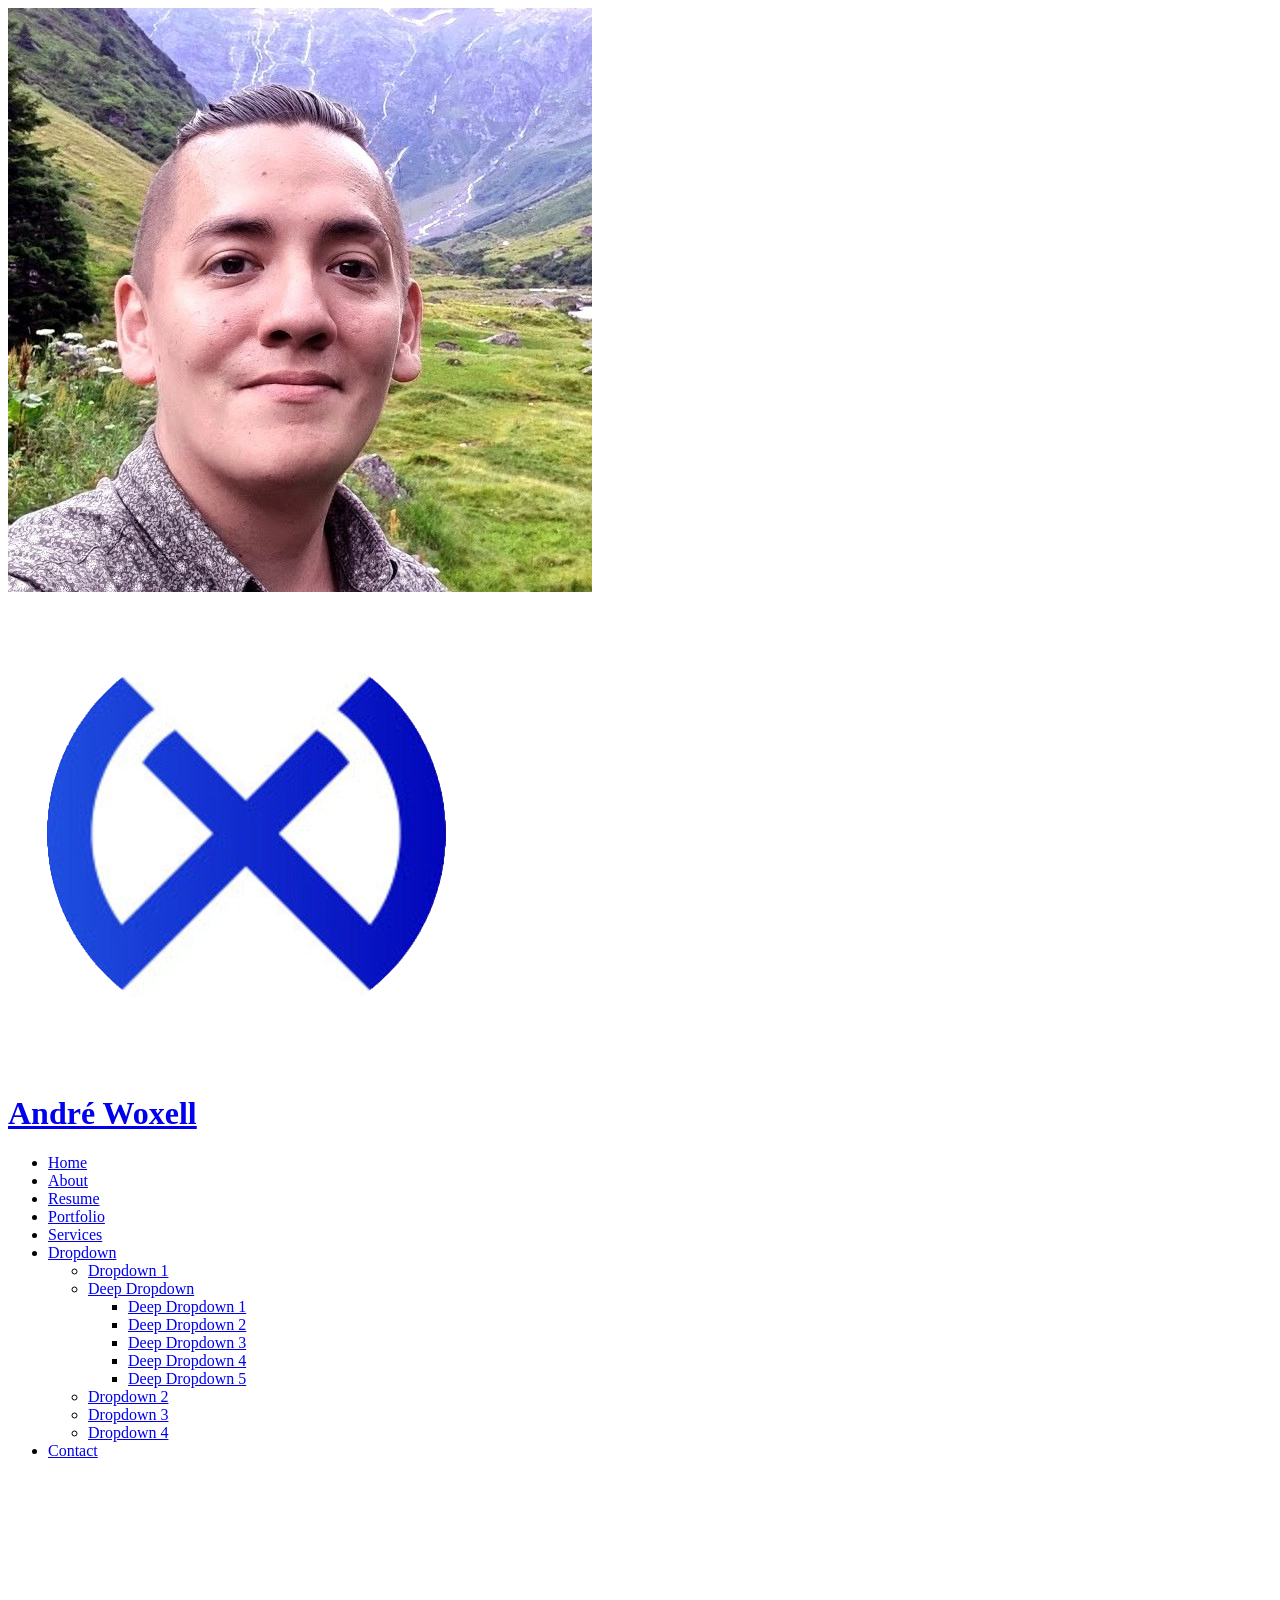
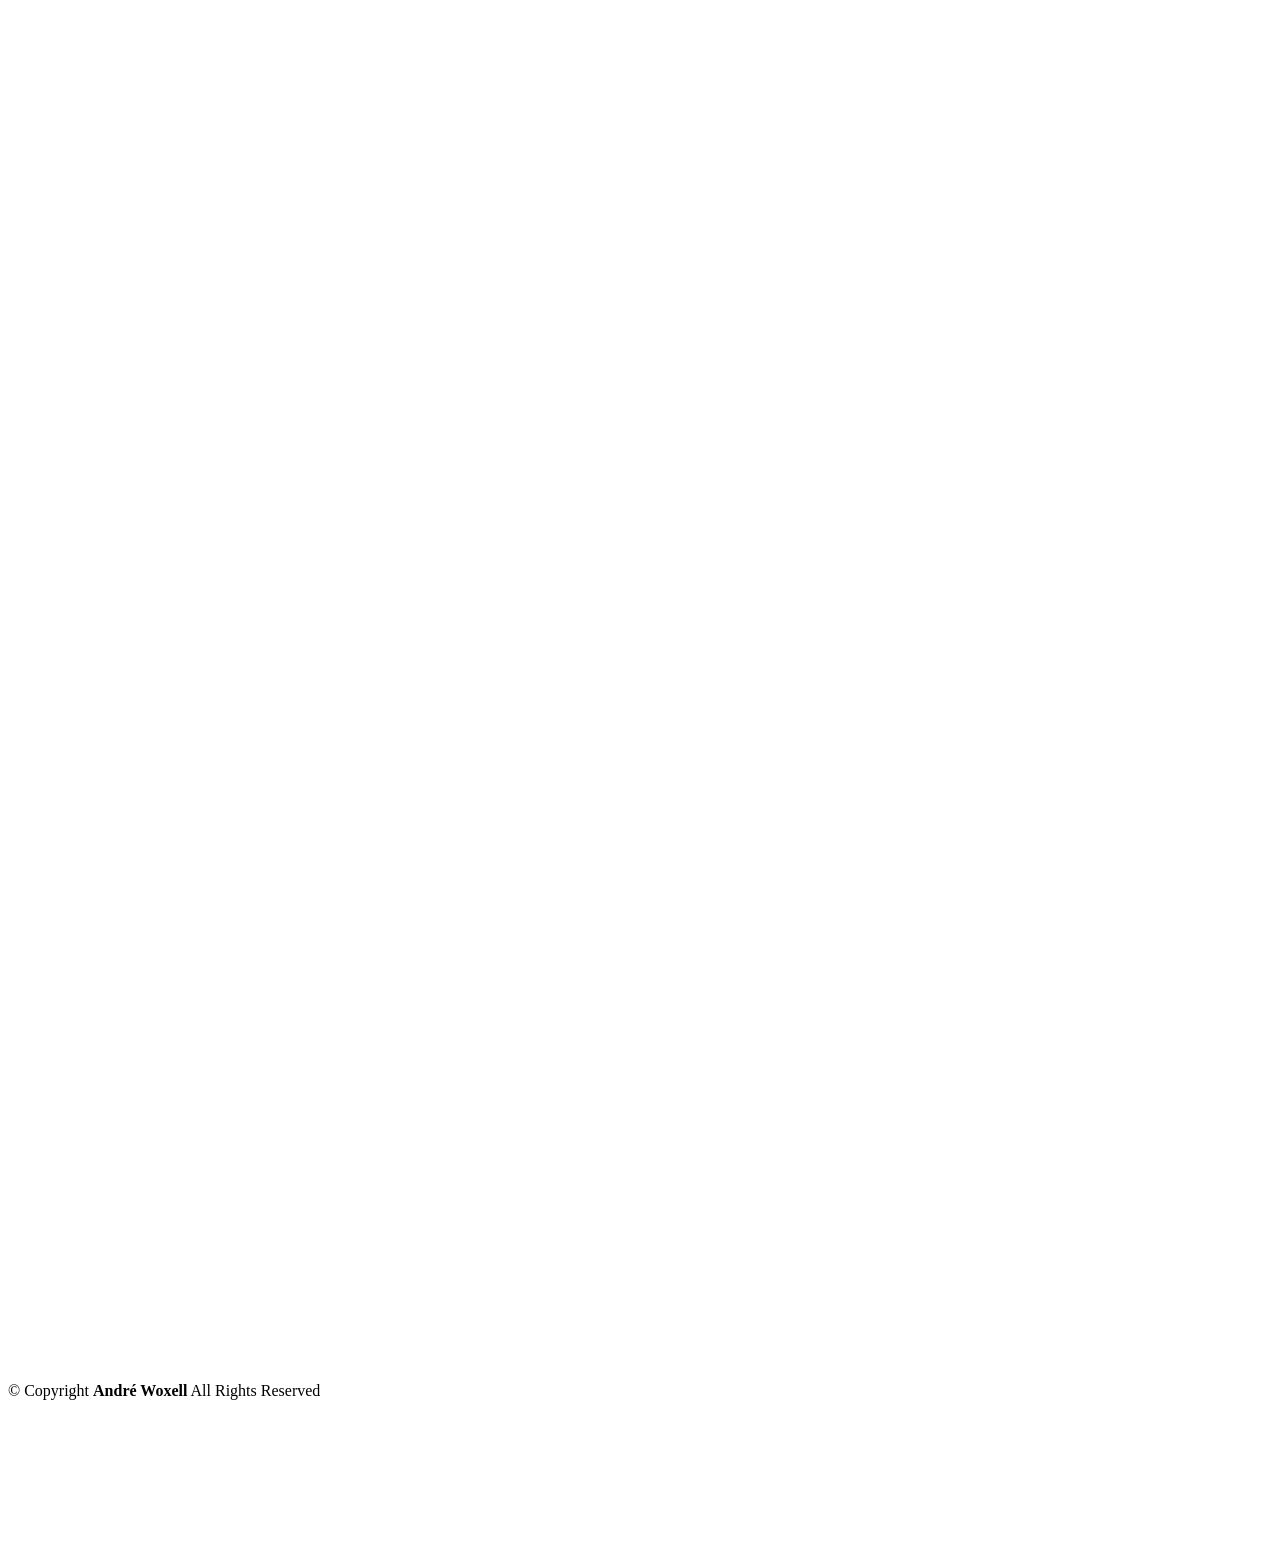
==== index.html @ 3b0c56f2 "Added info on degree, fixed typed text" ====
<!DOCTYPE html>
<html lang="en">

<head>
    <meta charset="utf-8">
    <meta content="width=device-width, initial-scale=1.0" name="viewport">
    <title>Woxell</title>
    <meta content="" name="description">
    <meta content="" name="keywords">

    <!-- Favicons -->
    <link href="assets/img/favicon.png" rel="icon">
    <link href="assets/img/apple-touch-icon.png" rel="apple-touch-icon">

    <!-- Fonts -->
    <link href="https://fonts.googleapis.com" rel="preconnect">
    <link href="https://fonts.gstatic.com" rel="preconnect" crossorigin>
    <link href="https://fonts.googleapis.com/css2?family=Roboto:ital,wght@0,100;0,300;0,400;0,500;0,700;0,900;1,100;1,300;1,400;1,500;1,700;1,900&family=Poppins:ital,wght@0,100;0,200;0,300;0,400;0,500;0,600;0,700;0,800;0,900;1,100;1,200;1,300;1,400;1,500;1,600;1,700;1,800;1,900&family=Raleway:ital,wght@0,100;0,200;0,300;0,400;0,500;0,600;0,700;0,800;0,900;1,100;1,200;1,300;1,400;1,500;1,600;1,700;1,800;1,900&display=swap"
          rel="stylesheet">

    <!-- Stylesheets -->
    <link href="assets/vendor/bootstrap/css/bootstrap.min.css" rel="stylesheet">
    <link href="assets/vendor/bootstrap-icons/bootstrap-icons.css" rel="stylesheet">
    <link href="assets/vendor/aos/aos.css" rel="stylesheet">
    <link href="assets/vendor/glightbox/css/glightbox.min.css" rel="stylesheet">
    <link href="assets/vendor/swiper/swiper-bundle.min.css" rel="stylesheet">
    <link href="assets/css/main.css" rel="stylesheet">

    <!-- Scripts -->
    <script src="assets/vendor/bootstrap/js/bootstrap.bundle.min.js" defer></script>
    <script src="assets/vendor/php-email-form/validate.js" defer></script>
    <script src="assets/vendor/aos/aos.js" defer></script>
    <script src="assets/vendor/typed.js/typed.umd.js" defer></script>
    <script src="assets/vendor/purecounter/purecounter_vanilla.js" defer></script>
    <script src="assets/vendor/waypoints/noframework.waypoints.js" defer></script>
    <script src="assets/vendor/glightbox/js/glightbox.min.js" defer></script>
    <script src="assets/vendor/imagesloaded/imagesloaded.pkgd.min.js" defer></script>
    <script src="assets/vendor/isotope-layout/isotope.pkgd.min.js" defer></script>
    <script src="assets/vendor/swiper/swiper-bundle.min.js" defer></script>

    <!-- Main JS File -->
    <script src="assets/scripts/main.js" defer></script>
</head>

<body class="index-page">

<header id="header" class="header dark-background d-flex flex-column">
    <i class="header-toggle d-xl-none bi bi-list"></i>

    <div class="profile-img">
        <img src="assets/img/pfp.jpg" alt="" class="img-fluid rounded-circle">
    </div>

    <a href="index.html" class="logo d-flex align-items-center justify-content-center">
        <img src="assets/img/logo.png" alt="">
        <h1 class="sitename">André Woxell</h1>
    </a>

    <div class="social-links text-center">
        <a href="https://github.com/Woxell/" class="github"><i class="bi bi-github"></i></a>
        <a href="https://www.linkedin.com/in/andrewoxell/" class="linkedin"><i class="bi bi-linkedin"></i></a>
    </div>

    <nav id="navmenu" class="navmenu">
        <ul>
            <li><a href="#hero" class="active"><i class="bi bi-house navicon"></i>Home</a></li>
            <li><a href="#about"><i class="bi bi-person navicon"></i> About</a></li>
            <li><a href="#resume"><i class="bi bi-file-earmark-text navicon"></i> Resume</a></li>
            <li><a href="#portfolio"><i class="bi bi-images navicon"></i> Portfolio</a></li>
            <li><a href="#services"><i class="bi bi-hdd-stack navicon"></i> Services</a></li>
            <li class="dropdown"><a href="#"><i class="bi bi-menu-button navicon"></i> <span>Dropdown</span> <i
                    class="bi bi-chevron-down toggle-dropdown"></i></a>
                <ul>
                    <li><a href="#">Dropdown 1</a></li>
                    <li class="dropdown"><a href="#"><span>Deep Dropdown</span> <i
                            class="bi bi-chevron-down toggle-dropdown"></i></a>
                        <ul>
                            <li><a href="#">Deep Dropdown 1</a></li>
                            <li><a href="#">Deep Dropdown 2</a></li>
                            <li><a href="#">Deep Dropdown 3</a></li>
                            <li><a href="#">Deep Dropdown 4</a></li>
                            <li><a href="#">Deep Dropdown 5</a></li>
                        </ul>
                    </li>
                    <li><a href="#">Dropdown 2</a></li>
                    <li><a href="#">Dropdown 3</a></li>
                    <li><a href="#">Dropdown 4</a></li>
                </ul>
            </li>
            <li><a href="#contact"><i class="bi bi-envelope navicon"></i> Contact</a></li>
        </ul>
    </nav>

</header>

<main class="main">

    <!-- Hero Section -->
    <section id="hero" class="hero section dark-background">

        <img src="assets/img/hero-bg.jpg" alt="" data-aos="fade-in" class="">

        <div class="container" data-aos="fade-up" data-aos-delay="100">
            <h2>André Woxell</h2>
            <p>I'm a <span class="typed"
                         data-typed-items="Developer, Problem Solver, Creative Madman"></span><span
                    class="typed-cursor typed-cursor--blink" aria-hidden="true"></span><span
                    class="typed-cursor typed-cursor--blink" aria-hidden="true"></span></p>
        </div>

    </section><!-- /Hero Section -->

    <!-- About Section -->
    <section id="about" class="about section">

        <!-- Section Title -->
        <div class="container section-title" data-aos="fade-up">
            <h2>About</h2>
            <p>Hi, I'm André – a passionate software developer who loves solving problems and writing clean, efficient
                code. I’m currently studying systems development, where I’ve achieved strong academic results and worked as a
                teacher’s assistant in multiple courses. My experience includes Java, Python, SQL, test-driven
                development, and front-end technologies. <br><br>
                My journey into tech wasn’t straightforward—I started out studying physics and mathematics, which led me
                toward teaching before I transitioned into IT. Along the way, I’ve gained strong analytical,
                pedagogical, and communication skills that now help me approach development with structure and clarity. <br><br>
                I enjoy learning new things, tackling challenges, and building meaningful solutions. Feel free to check
                out my projects or get in touch!</p>
        </div><!-- End Section Title -->

        <div class="container" data-aos="fade-up" data-aos-delay="100">

            <div class="row gy-4 justify-content-center">
                <div class="col-lg-4">
                    <img src="assets/img/pfp.jpg" class="img-fluid" alt="">
                </div>
                <div class="col-lg-8 content">
                    <h2>Systemutvecklare / Software Engineer.</h2>
                    <p class="fst-italic py-3">
                        Currently studying at Malmö University. Expected graduation in June 2026.
                    </p>
                    <div class="row">
                        <div class="col-lg-6">
                            <ul>
                                <li><i class="bi bi-chevron-right"></i> <strong>Birthday:</strong>
                                    <span>15 Oct 1991</span></li>
                                <li><i class="bi bi-chevron-right"></i> <strong>Website:</strong>
                                    <span>www.woxell.se</span></li>
                                <li><i class="bi bi-chevron-right"></i> <strong>Phone:</strong>
                                    <span>+46 (0)76 094 60 02</span></li>
                                <li><i class="bi bi-chevron-right"></i> <strong>City:</strong>
                                    <span>Malmö, Skåne, Sweden</span></li>
                            </ul>
                        </div>
                        <div class="col-lg-6">
                            <ul>
                                <li><i class="bi bi-chevron-right"></i> <strong>Age:</strong> <span>33</span></li>
                                <li><i class="bi bi-chevron-right"></i> <strong>Degree:</strong> <span>BSc. CompSci, Software Engineer</span>
                                </li>
                                <li><i class="bi bi-chevron-right"></i> <strong>Email:</strong>
                                    <span>andre.woxell@gmail.com</span></li>
                                <li><i class="bi bi-chevron-right"></i> <strong>Freelance:</strong>
                                    <span>Available</span></li>
                            </ul>
                        </div>
                    </div>
                    <p class="py-3">
                        Officiis eligendi itaque labore et dolorum mollitia officiis optio vero. Quisquam sunt adipisci
                        omnis et ut. Nulla accusantium dolor incidunt officia tempore. Et eius omnis.
                        Cupiditate ut dicta maxime officiis quidem quia. Sed et consectetur qui quia repellendus itaque
                        neque.
                    </p>
                </div>
            </div>

        </div>

    </section><!-- /About Section -->

    <!-- Stats Section -->
    <section id="stats" class="stats section">

        <div class="container" data-aos="fade-up" data-aos-delay="100">

            <div class="row gy-4">

                <div class="col-lg-3 col-md-6">
                    <div class="stats-item">
                        <i class="bi bi-emoji-smile"></i>
                        <span data-purecounter-start="0" data-purecounter-end="232" data-purecounter-duration="1"
                              class="purecounter"></span>
                        <p><strong>Happy Clients</strong> <span>consequuntur quae</span></p>
                    </div>
                </div><!-- End Stats Item -->

                <div class="col-lg-3 col-md-6">
                    <div class="stats-item">
                        <i class="bi bi-journal-richtext"></i>
                        <span data-purecounter-start="0" data-purecounter-end="521" data-purecounter-duration="1"
                              class="purecounter"></span>
                        <p><strong>Projects</strong> <span>adipisci atque cum quia aut</span></p>
                    </div>
                </div><!-- End Stats Item -->

                <div class="col-lg-3 col-md-6">
                    <div class="stats-item">
                        <i class="bi bi-headset"></i>
                        <span data-purecounter-start="0" data-purecounter-end="1453" data-purecounter-duration="1"
                              class="purecounter"></span>
                        <p><strong>Hours Of Support</strong> <span>aut commodi quaerat</span></p>
                    </div>
                </div><!-- End Stats Item -->

                <div class="col-lg-3 col-md-6">
                    <div class="stats-item">
                        <i class="bi bi-people"></i>
                        <span data-purecounter-start="0" data-purecounter-end="32" data-purecounter-duration="1"
                              class="purecounter"></span>
                        <p><strong>Hard Workers</strong> <span>rerum asperiores dolor</span></p>
                    </div>
                </div><!-- End Stats Item -->

            </div>

        </div>

    </section><!-- /Stats Section -->

    <!-- Skills Section -->
    <section id="skills" class="skills section light-background">

        <!-- Section Title -->
        <div class="container section-title" data-aos="fade-up">
            <h2>Skills</h2>
            <p>Necessitatibus eius consequatur ex aliquid fuga eum quidem sint consectetur velit</p>
        </div><!-- End Section Title -->

        <div class="container" data-aos="fade-up" data-aos-delay="100">

            <div class="row skills-content skills-animation">

                <div class="col-lg-6">

                    <div class="progress">
                        <span class="skill"><span>HTML</span> <i class="val">100%</i></span>
                        <div class="progress-bar-wrap">
                            <div class="progress-bar" role="progressbar" aria-valuenow="100" aria-valuemin="0"
                                 aria-valuemax="100"></div>
                        </div>
                    </div><!-- End Skills Item -->

                    <div class="progress">
                        <span class="skill"><span>CSS</span> <i class="val">90%</i></span>
                        <div class="progress-bar-wrap">
                            <div class="progress-bar" role="progressbar" aria-valuenow="90" aria-valuemin="0"
                                 aria-valuemax="100"></div>
                        </div>
                    </div><!-- End Skills Item -->

                    <div class="progress">
                        <span class="skill"><span>JavaScript</span> <i class="val">75%</i></span>
                        <div class="progress-bar-wrap">
                            <div class="progress-bar" role="progressbar" aria-valuenow="75" aria-valuemin="0"
                                 aria-valuemax="100"></div>
                        </div>
                    </div><!-- End Skills Item -->

                </div>

                <div class="col-lg-6">

                    <div class="progress">
                        <span class="skill"><span>PHP</span> <i class="val">80%</i></span>
                        <div class="progress-bar-wrap">
                            <div class="progress-bar" role="progressbar" aria-valuenow="80" aria-valuemin="0"
                                 aria-valuemax="100"></div>
                        </div>
                    </div><!-- End Skills Item -->

                    <div class="progress">
                        <span class="skill"><span>WordPress/CMS</span> <i class="val">90%</i></span>
                        <div class="progress-bar-wrap">
                            <div class="progress-bar" role="progressbar" aria-valuenow="90" aria-valuemin="0"
                                 aria-valuemax="100"></div>
                        </div>
                    </div><!-- End Skills Item -->

                    <div class="progress">
                        <span class="skill"><span>Photoshop</span> <i class="val">55%</i></span>
                        <div class="progress-bar-wrap">
                            <div class="progress-bar" role="progressbar" aria-valuenow="55" aria-valuemin="0"
                                 aria-valuemax="100"></div>
                        </div>
                    </div><!-- End Skills Item -->

                </div>

            </div>

        </div>

    </section><!-- /Skills Section -->

    <!-- Resume Section -->
    <section id="resume" class="resume section">

        <!-- Section Title -->
        <div class="container section-title" data-aos="fade-up">
            <h2>Resume</h2>
            <p>Magnam dolores commodi suscipit. Necessitatibus eius consequatur ex aliquid fuga eum quidem. Sit sint
                consectetur velit. Quisquam quos quisquam cupiditate. Et nemo qui impedit suscipit alias ea. Quia fugiat
                sit in iste officiis commodi quidem hic quas.</p>
        </div><!-- End Section Title -->

        <div class="container">

            <div class="row">

                <div class="col-lg-6" data-aos="fade-up" data-aos-delay="100">
                    <h3 class="resume-title">Sumary</h3>

                    <div class="resume-item pb-0">
                        <h4>Brandon Johnson</h4>
                        <p><em>Innovative and deadline-driven Graphic Designer with 3+ years of experience designing and
                            developing user-centered digital/print marketing material from initial concept to final,
                            polished deliverable.</em></p>
                        <ul>
                            <li>Portland par 127,Orlando, FL</li>
                            <li>(123) 456-7891</li>
                            <li>alice.barkley@example.com</li>
                        </ul>
                    </div><!-- Edn Resume Item -->

                    <h3 class="resume-title">Education</h3>
                    <div class="resume-item">
                        <h4>Master of Fine Arts &amp; Graphic Design</h4>
                        <h5>2015 - 2016</h5>
                        <p><em>Rochester Institute of Technology, Rochester, NY</em></p>
                        <p>Qui deserunt veniam. Et sed aliquam labore tempore sed quisquam iusto autem sit. Ea vero
                            voluptatum qui ut dignissimos deleniti nerada porti sand markend</p>
                    </div><!-- Edn Resume Item -->

                    <div class="resume-item">
                        <h4>Bachelor of Fine Arts &amp; Graphic Design</h4>
                        <h5>2010 - 2014</h5>
                        <p><em>Rochester Institute of Technology, Rochester, NY</em></p>
                        <p>Quia nobis sequi est occaecati aut. Repudiandae et iusto quae reiciendis et quis Eius vel
                            ratione eius unde vitae rerum voluptates asperiores voluptatem Earum molestiae consequatur
                            neque etlon sader mart dila</p>
                    </div><!-- Edn Resume Item -->

                </div>

                <div class="col-lg-6" data-aos="fade-up" data-aos-delay="200">
                    <h3 class="resume-title">Professional Experience</h3>
                    <div class="resume-item">
                        <h4>Senior graphic design specialist</h4>
                        <h5>2019 - Present</h5>
                        <p><em>Experion, New York, NY </em></p>
                        <ul>
                            <li>Lead in the design, development, and implementation of the graphic, layout, and
                                production communication materials
                            </li>
                            <li>Delegate tasks to the 7 members of the design team and provide counsel on all aspects of
                                the project.
                            </li>
                            <li>Supervise the assessment of all graphic materials in order to ensure quality and
                                accuracy of the design
                            </li>
                            <li>Oversee the efficient use of production project budgets ranging from $2,000 - $25,000
                            </li>
                        </ul>
                    </div><!-- Edn Resume Item -->

                    <div class="resume-item">
                        <h4>Graphic design specialist</h4>
                        <h5>2017 - 2018</h5>
                        <p><em>Stepping Stone Advertising, New York, NY</em></p>
                        <ul>
                            <li>Developed numerous marketing programs (logos, brochures,infographics, presentations, and
                                advertisements).
                            </li>
                            <li>Managed up to 5 projects or tasks at a given time while under pressure</li>
                            <li>Recommended and consulted with clients on the most appropriate graphic design</li>
                            <li>Created 4+ design presentations and proposals a month for clients and account managers
                            </li>
                        </ul>
                    </div><!-- Edn Resume Item -->

                </div>

            </div>

        </div>

    </section><!-- /Resume Section -->

    <!-- Portfolio Section -->
    <section id="portfolio" class="portfolio section light-background">

        <!-- Section Title -->
        <div class="container section-title" data-aos="fade-up">
            <h2>Portfolio</h2>
            <p>Magnam dolores commodi suscipit. Necessitatibus eius consequatur ex aliquid fuga eum quidem. Sit sint
                consectetur velit. Quisquam quos quisquam cupiditate. Et nemo qui impedit suscipit alias ea. Quia fugiat
                sit in iste officiis commodi quidem hic quas.</p>
        </div><!-- End Section Title -->

        <div class="container">

            <div class="isotope-layout" data-default-filter="*" data-layout="masonry" data-sort="original-order">

                <ul class="portfolio-filters isotope-filters" data-aos="fade-up" data-aos-delay="100">
                    <li data-filter="*" class="filter-active">All</li>
                    <li data-filter=".filter-app">App</li>
                    <li data-filter=".filter-product">Product</li>
                    <li data-filter=".filter-branding">Branding</li>
                    <li data-filter=".filter-books">Books</li>
                </ul><!-- End Portfolio Filters -->

                <div class="row gy-4 isotope-container" data-aos="fade-up" data-aos-delay="200">

                    <div class="col-lg-4 col-md-6 portfolio-item isotope-item filter-app">
                        <div class="portfolio-content h-100">
                            <img src="assets/img/portfolio/app-1.jpg" class="img-fluid" alt="">
                            <div class="portfolio-info">
                                <h4>App 1</h4>
                                <p>Lorem ipsum, dolor sit amet consectetur</p>
                                <a href="assets/img/portfolio/app-1.jpg" title="App 1"
                                   data-gallery="portfolio-gallery-app" class="glightbox preview-link"><i
                                        class="bi bi-zoom-in"></i></a>
                                <a href="portfolio-details.html" title="More Details" class="details-link"><i
                                        class="bi bi-link-45deg"></i></a>
                            </div>
                        </div>
                    </div><!-- End Portfolio Item -->

                    <div class="col-lg-4 col-md-6 portfolio-item isotope-item filter-product">
                        <div class="portfolio-content h-100">
                            <img src="assets/img/portfolio/product-1.jpg" class="img-fluid" alt="">
                            <div class="portfolio-info">
                                <h4>Product 1</h4>
                                <p>Lorem ipsum, dolor sit amet consectetur</p>
                                <a href="assets/img/portfolio/product-1.jpg" title="Product 1"
                                   data-gallery="portfolio-gallery-product" class="glightbox preview-link"><i
                                        class="bi bi-zoom-in"></i></a>
                                <a href="portfolio-details.html" title="More Details" class="details-link"><i
                                        class="bi bi-link-45deg"></i></a>
                            </div>
                        </div>
                    </div><!-- End Portfolio Item -->

                    <div class="col-lg-4 col-md-6 portfolio-item isotope-item filter-branding">
                        <div class="portfolio-content h-100">
                            <img src="assets/img/portfolio/branding-1.jpg" class="img-fluid" alt="">
                            <div class="portfolio-info">
                                <h4>Branding 1</h4>
                                <p>Lorem ipsum, dolor sit amet consectetur</p>
                                <a href="assets/img/portfolio/branding-1.jpg" title="Branding 1"
                                   data-gallery="portfolio-gallery-branding" class="glightbox preview-link"><i
                                        class="bi bi-zoom-in"></i></a>
                                <a href="portfolio-details.html" title="More Details" class="details-link"><i
                                        class="bi bi-link-45deg"></i></a>
                            </div>
                        </div>
                    </div><!-- End Portfolio Item -->

                    <div class="col-lg-4 col-md-6 portfolio-item isotope-item filter-books">
                        <div class="portfolio-content h-100">
                            <img src="assets/img/portfolio/books-1.jpg" class="img-fluid" alt="">
                            <div class="portfolio-info">
                                <h4>Books 1</h4>
                                <p>Lorem ipsum, dolor sit amet consectetur</p>
                                <a href="assets/img/portfolio/books-1.jpg" title="Branding 1"
                                   data-gallery="portfolio-gallery-book" class="glightbox preview-link"><i
                                        class="bi bi-zoom-in"></i></a>
                                <a href="portfolio-details.html" title="More Details" class="details-link"><i
                                        class="bi bi-link-45deg"></i></a>
                            </div>
                        </div>
                    </div><!-- End Portfolio Item -->

                    <div class="col-lg-4 col-md-6 portfolio-item isotope-item filter-app">
                        <div class="portfolio-content h-100">
                            <img src="assets/img/portfolio/app-2.jpg" class="img-fluid" alt="">
                            <div class="portfolio-info">
                                <h4>App 2</h4>
                                <p>Lorem ipsum, dolor sit amet consectetur</p>
                                <a href="assets/img/portfolio/app-2.jpg" title="App 2"
                                   data-gallery="portfolio-gallery-app" class="glightbox preview-link"><i
                                        class="bi bi-zoom-in"></i></a>
                                <a href="portfolio-details.html" title="More Details" class="details-link"><i
                                        class="bi bi-link-45deg"></i></a>
                            </div>
                        </div>
                    </div><!-- End Portfolio Item -->

                    <div class="col-lg-4 col-md-6 portfolio-item isotope-item filter-product">
                        <div class="portfolio-content h-100">
                            <img src="assets/img/portfolio/product-2.jpg" class="img-fluid" alt="">
                            <div class="portfolio-info">
                                <h4>Product 2</h4>
                                <p>Lorem ipsum, dolor sit amet consectetur</p>
                                <a href="assets/img/portfolio/product-2.jpg" title="Product 2"
                                   data-gallery="portfolio-gallery-product" class="glightbox preview-link"><i
                                        class="bi bi-zoom-in"></i></a>
                                <a href="portfolio-details.html" title="More Details" class="details-link"><i
                                        class="bi bi-link-45deg"></i></a>
                            </div>
                        </div>
                    </div><!-- End Portfolio Item -->

                    <div class="col-lg-4 col-md-6 portfolio-item isotope-item filter-branding">
                        <div class="portfolio-content h-100">
                            <img src="assets/img/portfolio/branding-2.jpg" class="img-fluid" alt="">
                            <div class="portfolio-info">
                                <h4>Branding 2</h4>
                                <p>Lorem ipsum, dolor sit amet consectetur</p>
                                <a href="assets/img/portfolio/branding-2.jpg" title="Branding 2"
                                   data-gallery="portfolio-gallery-branding" class="glightbox preview-link"><i
                                        class="bi bi-zoom-in"></i></a>
                                <a href="portfolio-details.html" title="More Details" class="details-link"><i
                                        class="bi bi-link-45deg"></i></a>
                            </div>
                        </div>
                    </div><!-- End Portfolio Item -->

                    <div class="col-lg-4 col-md-6 portfolio-item isotope-item filter-books">
                        <div class="portfolio-content h-100">
                            <img src="assets/img/portfolio/books-2.jpg" class="img-fluid" alt="">
                            <div class="portfolio-info">
                                <h4>Books 2</h4>
                                <p>Lorem ipsum, dolor sit amet consectetur</p>
                                <a href="assets/img/portfolio/books-2.jpg" title="Branding 2"
                                   data-gallery="portfolio-gallery-book" class="glightbox preview-link"><i
                                        class="bi bi-zoom-in"></i></a>
                                <a href="portfolio-details.html" title="More Details" class="details-link"><i
                                        class="bi bi-link-45deg"></i></a>
                            </div>
                        </div>
                    </div><!-- End Portfolio Item -->

                    <div class="col-lg-4 col-md-6 portfolio-item isotope-item filter-app">
                        <div class="portfolio-content h-100">
                            <img src="assets/img/portfolio/app-3.jpg" class="img-fluid" alt="">
                            <div class="portfolio-info">
                                <h4>App 3</h4>
                                <p>Lorem ipsum, dolor sit amet consectetur</p>
                                <a href="assets/img/portfolio/app-3.jpg" title="App 3"
                                   data-gallery="portfolio-gallery-app" class="glightbox preview-link"><i
                                        class="bi bi-zoom-in"></i></a>
                                <a href="portfolio-details.html" title="More Details" class="details-link"><i
                                        class="bi bi-link-45deg"></i></a>
                            </div>
                        </div>
                    </div><!-- End Portfolio Item -->

                    <div class="col-lg-4 col-md-6 portfolio-item isotope-item filter-product">
                        <div class="portfolio-content h-100">
                            <img src="assets/img/portfolio/product-3.jpg" class="img-fluid" alt="">
                            <div class="portfolio-info">
                                <h4>Product 3</h4>
                                <p>Lorem ipsum, dolor sit amet consectetur</p>
                                <a href="assets/img/portfolio/product-3.jpg" title="Product 3"
                                   data-gallery="portfolio-gallery-product" class="glightbox preview-link"><i
                                        class="bi bi-zoom-in"></i></a>
                                <a href="portfolio-details.html" title="More Details" class="details-link"><i
                                        class="bi bi-link-45deg"></i></a>
                            </div>
                        </div>
                    </div><!-- End Portfolio Item -->

                    <div class="col-lg-4 col-md-6 portfolio-item isotope-item filter-branding">
                        <div class="portfolio-content h-100">
                            <img src="assets/img/portfolio/branding-3.jpg" class="img-fluid" alt="">
                            <div class="portfolio-info">
                                <h4>Branding 3</h4>
                                <p>Lorem ipsum, dolor sit amet consectetur</p>
                                <a href="assets/img/portfolio/branding-3.jpg" title="Branding 2"
                                   data-gallery="portfolio-gallery-branding" class="glightbox preview-link"><i
                                        class="bi bi-zoom-in"></i></a>
                                <a href="portfolio-details.html" title="More Details" class="details-link"><i
                                        class="bi bi-link-45deg"></i></a>
                            </div>
                        </div>
                    </div><!-- End Portfolio Item -->

                    <div class="col-lg-4 col-md-6 portfolio-item isotope-item filter-books">
                        <div class="portfolio-content h-100">
                            <img src="assets/img/portfolio/books-3.jpg" class="img-fluid" alt="">
                            <div class="portfolio-info">
                                <h4>Books 3</h4>
                                <p>Lorem ipsum, dolor sit amet consectetur</p>
                                <a href="assets/img/portfolio/books-3.jpg" title="Branding 3"
                                   data-gallery="portfolio-gallery-book" class="glightbox preview-link"><i
                                        class="bi bi-zoom-in"></i></a>
                                <a href="portfolio-details.html" title="More Details" class="details-link"><i
                                        class="bi bi-link-45deg"></i></a>
                            </div>
                        </div>
                    </div><!-- End Portfolio Item -->

                </div><!-- End Portfolio Container -->

            </div>

        </div>

    </section><!-- /Portfolio Section -->

    <!-- Services Section -->
    <section id="services" class="services section">

        <!-- Section Title -->
        <div class="container section-title" data-aos="fade-up">
            <h2>Services</h2>
            <p>Magnam dolores commodi suscipit. Necessitatibus eius consequatur ex aliquid fuga eum quidem. Sit sint
                consectetur velit. Quisquam quos quisquam cupiditate. Et nemo qui impedit suscipit alias ea. Quia fugiat
                sit in iste officiis commodi quidem hic quas.</p>
        </div><!-- End Section Title -->

        <div class="container">

            <div class="row gy-4">

                <div class="col-lg-4 col-md-6 service-item d-flex" data-aos="fade-up" data-aos-delay="100">
                    <div class="icon flex-shrink-0"><i class="bi bi-briefcase"></i></div>
                    <div>
                        <h4 class="title"><a href="service-details.html" class="stretched-link">Lorem Ipsum</a></h4>
                        <p class="description">Voluptatum deleniti atque corrupti quos dolores et quas molestias
                            excepturi sint occaecati cupiditate non provident</p>
                    </div>
                </div>
                <!-- End Service Item -->

                <div class="col-lg-4 col-md-6 service-item d-flex" data-aos="fade-up" data-aos-delay="200">
                    <div class="icon flex-shrink-0"><i class="bi bi-card-checklist"></i></div>
                    <div>
                        <h4 class="title"><a href="service-details.html" class="stretched-link">Dolor Sitema</a></h4>
                        <p class="description">Minim veniam, quis nostrud exercitation ullamco laboris nisi ut aliquip
                            ex ea commodo consequat tarad limino ata</p>
                    </div>
                </div><!-- End Service Item -->

                <div class="col-lg-4 col-md-6 service-item d-flex" data-aos="fade-up" data-aos-delay="300">
                    <div class="icon flex-shrink-0"><i class="bi bi-bar-chart"></i></div>
                    <div>
                        <h4 class="title"><a href="service-details.html" class="stretched-link">Sed ut perspiciatis</a>
                        </h4>
                        <p class="description">Duis aute irure dolor in reprehenderit in voluptate velit esse cillum
                            dolore eu fugiat nulla pariatur</p>
                    </div>
                </div><!-- End Service Item -->

                <div class="col-lg-4 col-md-6 service-item d-flex" data-aos="fade-up" data-aos-delay="400">
                    <div class="icon flex-shrink-0"><i class="bi bi-binoculars"></i></div>
                    <div>
                        <h4 class="title"><a href="service-details.html" class="stretched-link">Magni Dolores</a></h4>
                        <p class="description">Excepteur sint occaecat cupidatat non proident, sunt in culpa qui officia
                            deserunt mollit anim id est laborum</p>
                    </div>
                </div><!-- End Service Item -->

                <div class="col-lg-4 col-md-6 service-item d-flex" data-aos="fade-up" data-aos-delay="500">
                    <div class="icon flex-shrink-0"><i class="bi bi-brightness-high"></i></div>
                    <div>
                        <h4 class="title"><a href="service-details.html" class="stretched-link">Nemo Enim</a></h4>
                        <p class="description">At vero eos et accusamus et iusto odio dignissimos ducimus qui blanditiis
                            praesentium voluptatum deleniti atque</p>
                    </div>
                </div><!-- End Service Item -->

                <div class="col-lg-4 col-md-6 service-item d-flex" data-aos="fade-up" data-aos-delay="600">
                    <div class="icon flex-shrink-0"><i class="bi bi-calendar4-week"></i></div>
                    <div>
                        <h4 class="title"><a href="service-details.html" class="stretched-link">Eiusmod Tempor</a></h4>
                        <p class="description">Et harum quidem rerum facilis est et expedita distinctio. Nam libero
                            tempore, cum soluta nobis est eligendi</p>
                    </div>
                </div><!-- End Service Item -->

            </div>

        </div>

    </section><!-- /Services Section -->

    <!-- Testimonials Section -->
    <section id="testimonials" class="testimonials section light-background">

        <!-- Section Title -->
        <div class="container section-title" data-aos="fade-up">
            <h2>Testimonials</h2>
            <p>Necessitatibus eius consequatur ex aliquid fuga eum quidem sint consectetur velit</p>
        </div><!-- End Section Title -->

        <div class="container" data-aos="fade-up" data-aos-delay="100">

            <div class="swiper init-swiper">
                <script type="application/json" class="swiper-config">
                    {
                        "loop": true,
                        "speed": 600,
                        "autoplay": {
                            "delay": 5000
                        },
                        "slidesPerView": "auto",
                        "pagination": {
                            "el": ".swiper-pagination",
                            "type": "bullets",
                            "clickable": true
                        },
                        "breakpoints": {
                            "320": {
                                "slidesPerView": 1,
                                "spaceBetween": 40
                            },
                            "1200": {
                                "slidesPerView": 3,
                                "spaceBetween": 1
                            }
                        }
                    }
                </script>
                <div class="swiper-wrapper">

                    <div class="swiper-slide">
                        <div class="testimonial-item">
                            <p>
                                <i class="bi bi-quote quote-icon-left"></i>
                                <span>Proin iaculis purus consequat sem cure digni ssim donec porttitora entum suscipit rhoncus. Accusantium quam, ultricies eget id, aliquam eget nibh et. Maecen aliquam, risus at semper.</span>
                                <i class="bi bi-quote quote-icon-right"></i>
                            </p>
                            <img src="assets/img/testimonials/testimonials-1.jpg" class="testimonial-img" alt="">
                            <h3>Saul Goodman</h3>
                            <h4>Ceo &amp; Founder</h4>
                        </div>
                    </div><!-- End testimonial item -->

                    <div class="swiper-slide">
                        <div class="testimonial-item">
                            <p>
                                <i class="bi bi-quote quote-icon-left"></i>
                                <span>Export tempor illum tamen malis malis eram quae irure esse labore quem cillum quid malis quorum velit fore eram velit sunt aliqua noster fugiat irure amet legam anim culpa.</span>
                                <i class="bi bi-quote quote-icon-right"></i>
                            </p>
                            <img src="assets/img/testimonials/testimonials-2.jpg" class="testimonial-img" alt="">
                            <h3>Sara Wilsson</h3>
                            <h4>Designer</h4>
                        </div>
                    </div><!-- End testimonial item -->

                    <div class="swiper-slide">
                        <div class="testimonial-item">
                            <p>
                                <i class="bi bi-quote quote-icon-left"></i>
                                <span>Enim nisi quem export duis labore cillum quae magna enim sint quorum nulla quem veniam duis minim tempor labore quem eram duis noster aute amet eram fore quis sint minim.</span>
                                <i class="bi bi-quote quote-icon-right"></i>
                            </p>
                            <img src="assets/img/testimonials/testimonials-3.jpg" class="testimonial-img" alt="">
                            <h3>Jena Karlis</h3>
                            <h4>Store Owner</h4>
                        </div>
                    </div><!-- End testimonial item -->

                    <div class="swiper-slide">
                        <div class="testimonial-item">
                            <p>
                                <i class="bi bi-quote quote-icon-left"></i>
                                <span>Fugiat enim eram quae cillum dolore dolor amet nulla culpa multos export minim fugiat dolor enim duis veniam ipsum anim magna sunt elit fore quem dolore labore illum veniam.</span>
                                <i class="bi bi-quote quote-icon-right"></i>
                            </p>
                            <img src="assets/img/testimonials/testimonials-4.jpg" class="testimonial-img" alt="">
                            <h3>Matt Brandon</h3>
                            <h4>Freelancer</h4>
                        </div>
                    </div><!-- End testimonial item -->

                    <div class="swiper-slide">
                        <div class="testimonial-item">
                            <p>
                                <i class="bi bi-quote quote-icon-left"></i>
                                <span>Quis quorum aliqua sint quem legam fore sunt eram irure aliqua veniam tempor noster veniam sunt culpa nulla illum cillum fugiat legam esse veniam culpa fore nisi cillum quid.</span>
                                <i class="bi bi-quote quote-icon-right"></i>
                            </p>
                            <img src="assets/img/testimonials/testimonials-5.jpg" class="testimonial-img" alt="">
                            <h3>John Larson</h3>
                            <h4>Entrepreneur</h4>
                        </div>
                    </div><!-- End testimonial item -->

                </div>
                <div class="swiper-pagination"></div>
            </div>

        </div>

    </section><!-- /Testimonials Section -->

    <!-- Contact Section -->
    <section id="contact" class="contact section">

        <!-- Section Title -->
        <div class="container section-title" data-aos="fade-up">
            <h2>Contact</h2>
            <p>Necessitatibus eius consequatur ex aliquid fuga eum quidem sint consectetur velit</p>
        </div><!-- End Section Title -->

        <div class="container" data-aos="fade-up" data-aos-delay="100">

            <div class="row gy-4">

                <div class="col-lg-5">

                    <div class="info-wrap">
                        <div class="info-item d-flex" data-aos="fade-up" data-aos-delay="200">
                            <i class="bi bi-geo-alt flex-shrink-0"></i>
                            <div>
                                <h3>Address</h3>
                                <p>A108 Adam Street, New York, NY 535022</p>
                            </div>
                        </div><!-- End Info Item -->

                        <div class="info-item d-flex" data-aos="fade-up" data-aos-delay="300">
                            <i class="bi bi-telephone flex-shrink-0"></i>
                            <div>
                                <h3>Call Us</h3>
                                <p>+1 5589 55488 55</p>
                            </div>
                        </div><!-- End Info Item -->

                        <div class="info-item d-flex" data-aos="fade-up" data-aos-delay="400">
                            <i class="bi bi-envelope flex-shrink-0"></i>
                            <div>
                                <h3>Email Us</h3>
                                <p>info@example.com</p>
                            </div>
                        </div><!-- End Info Item -->

                        <iframe src="https://www.google.com/maps/embed?pb=!1m14!1m8!1m3!1d48389.78314118045!2d-74.006138!3d40.710059!3m2!1i1024!2i768!4f13.1!3m3!1m2!1s0x89c25a22a3bda30d%3A0xb89d1fe6bc499443!2sDowntown%20Conference%20Center!5e0!3m2!1sen!2sus!4v1676961268712!5m2!1sen!2sus"
                                frameborder="0" style="border:0; width: 100%; height: 270px;" allowfullscreen=""
                                loading="lazy" referrerpolicy="no-referrer-when-downgrade"></iframe>
                    </div>
                </div>

                <div class="col-lg-7">
                    <form action="forms/contact.php" method="post" class="php-email-form" data-aos="fade-up"
                          data-aos-delay="200">
                        <div class="row gy-4">

                            <div class="col-md-6">
                                <label for="name-field" class="pb-2">Your Name</label>
                                <input type="text" name="name" id="name-field" class="form-control" required="">
                            </div>

                            <div class="col-md-6">
                                <label for="email-field" class="pb-2">Your Email</label>
                                <input type="email" class="form-control" name="email" id="email-field" required="">
                            </div>

                            <div class="col-md-12">
                                <label for="subject-field" class="pb-2">Subject</label>
                                <input type="text" class="form-control" name="subject" id="subject-field" required="">
                            </div>

                            <div class="col-md-12">
                                <label for="message-field" class="pb-2">Message</label>
                                <textarea class="form-control" name="message" rows="10" id="message-field"
                                          required=""></textarea>
                            </div>

                            <div class="col-md-12 text-center">
                                <div class="loading">Loading</div>
                                <div class="error-message"></div>
                                <div class="sent-message">Your message has been sent. Thank you!</div>

                                <button type="submit">Send Message</button>
                            </div>

                        </div>
                    </form>
                </div><!-- End Contact Form -->

            </div>

        </div>

    </section><!-- /Contact Section -->

</main>

<footer id="footer" class="footer position-relative light-background">

    <div class="container">
        <div class="copyright text-center ">
            <p>© <span>Copyright</span> <strong class="px-1 sitename">André Woxell</strong>
                <span>All Rights Reserved</span></p>
        </div>
        <div class="credits">
            <!-- TODO Add credits -->
        </div>
    </div>

</footer>

<!-- Scroll Top -->
<a href="#" id="scroll-top" class="scroll-top d-flex align-items-center justify-content-center"><i
        class="bi bi-arrow-up-short"></i></a>

<!-- Preloader -->
<div id="preloader"></div>
</body>
</html>
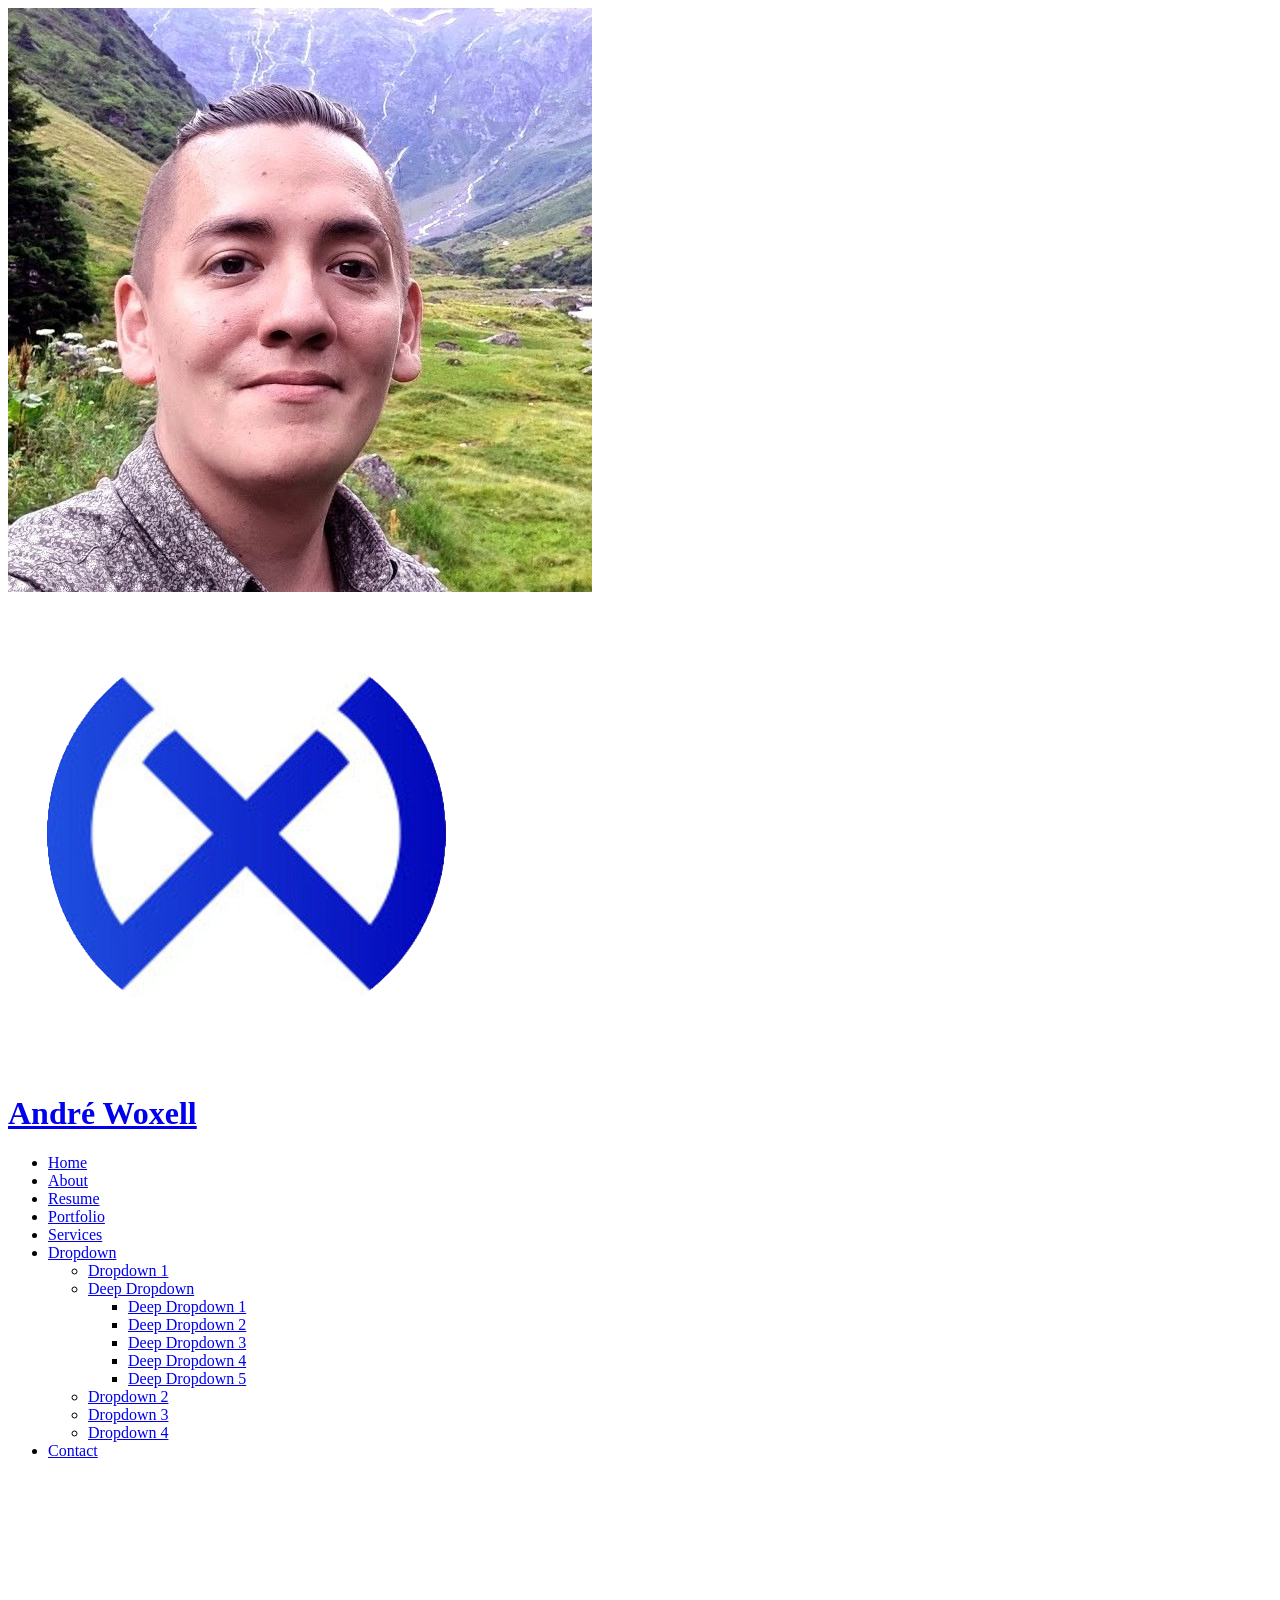
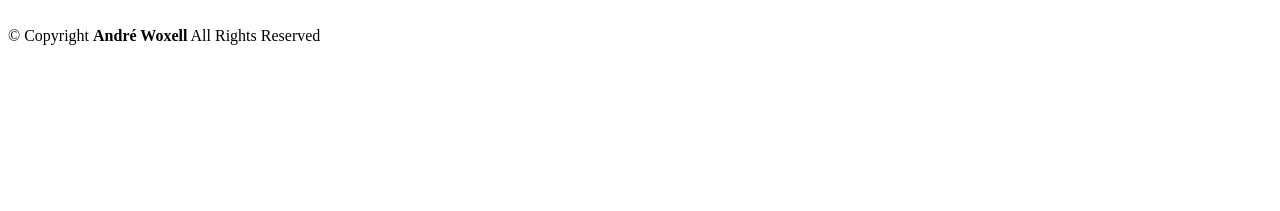
==== commit 9d4939fe: "New banner picture" ====
--- a/index.html
+++ b/index.html
@@ -98,9 +98,9 @@
     <!-- Hero Section -->
     <section id="hero" class="hero section dark-background">
 
-        <img src="assets/img/hero-bg.jpg" alt="" data-aos="fade-in" class="">
-
-        <div class="container" data-aos="fade-up" data-aos-delay="100">
+        <img src="assets/img/banner.png" alt="" data-aos="fade-in" class="">
+
+        <div class="container" data-aos="fade-up" data-aos-delay="50">
             <h2>André Woxell</h2>
             <p>I'm a <span class="typed"
                          data-typed-items="Developer, Problem Solver, Creative Madman"></span><span
@@ -127,7 +127,7 @@
                 out my projects or get in touch!</p>
         </div><!-- End Section Title -->
 
-        <div class="container" data-aos="fade-up" data-aos-delay="100">
+        <div class="container" data-aos="fade-up" data-aos-delay="50">
 
             <div class="row gy-4 justify-content-center">
                 <div class="col-lg-4">
@@ -179,7 +179,7 @@
     <!-- Stats Section -->
     <section id="stats" class="stats section">
 
-        <div class="container" data-aos="fade-up" data-aos-delay="100">
+        <div class="container" data-aos="fade-up" data-aos-delay="50">
 
             <div class="row gy-4">
 
@@ -234,7 +234,7 @@
             <p>Necessitatibus eius consequatur ex aliquid fuga eum quidem sint consectetur velit</p>
         </div><!-- End Section Title -->
 
-        <div class="container" data-aos="fade-up" data-aos-delay="100">
+        <div class="container" data-aos="fade-up" data-aos-delay="50">
 
             <div class="row skills-content skills-animation">
 
@@ -315,7 +315,7 @@
 
             <div class="row">
 
-                <div class="col-lg-6" data-aos="fade-up" data-aos-delay="100">
+                <div class="col-lg-6" data-aos="fade-up" data-aos-delay="50">
                     <h3 class="resume-title">Sumary</h3>
 
                     <div class="resume-item pb-0">
@@ -409,7 +409,7 @@
 
             <div class="isotope-layout" data-default-filter="*" data-layout="masonry" data-sort="original-order">
 
-                <ul class="portfolio-filters isotope-filters" data-aos="fade-up" data-aos-delay="100">
+                <ul class="portfolio-filters isotope-filters" data-aos="fade-up" data-aos-delay="50">
                     <li data-filter="*" class="filter-active">All</li>
                     <li data-filter=".filter-app">App</li>
                     <li data-filter=".filter-product">Product</li>
@@ -622,7 +622,7 @@
 
             <div class="row gy-4">
 
-                <div class="col-lg-4 col-md-6 service-item d-flex" data-aos="fade-up" data-aos-delay="100">
+                <div class="col-lg-4 col-md-6 service-item d-flex" data-aos="fade-up" data-aos-delay="50">
                     <div class="icon flex-shrink-0"><i class="bi bi-briefcase"></i></div>
                     <div>
                         <h4 class="title"><a href="service-details.html" class="stretched-link">Lorem Ipsum</a></h4>
@@ -693,7 +693,7 @@
             <p>Necessitatibus eius consequatur ex aliquid fuga eum quidem sint consectetur velit</p>
         </div><!-- End Section Title -->
 
-        <div class="container" data-aos="fade-up" data-aos-delay="100">
+        <div class="container" data-aos="fade-up" data-aos-delay="50">
 
             <div class="swiper init-swiper">
                 <script type="application/json" class="swiper-config">
@@ -805,7 +805,7 @@
             <p>Necessitatibus eius consequatur ex aliquid fuga eum quidem sint consectetur velit</p>
         </div><!-- End Section Title -->
 
-        <div class="container" data-aos="fade-up" data-aos-delay="100">
+        <div class="container" data-aos="fade-up" data-aos-delay="50">
 
             <div class="row gy-4">
 
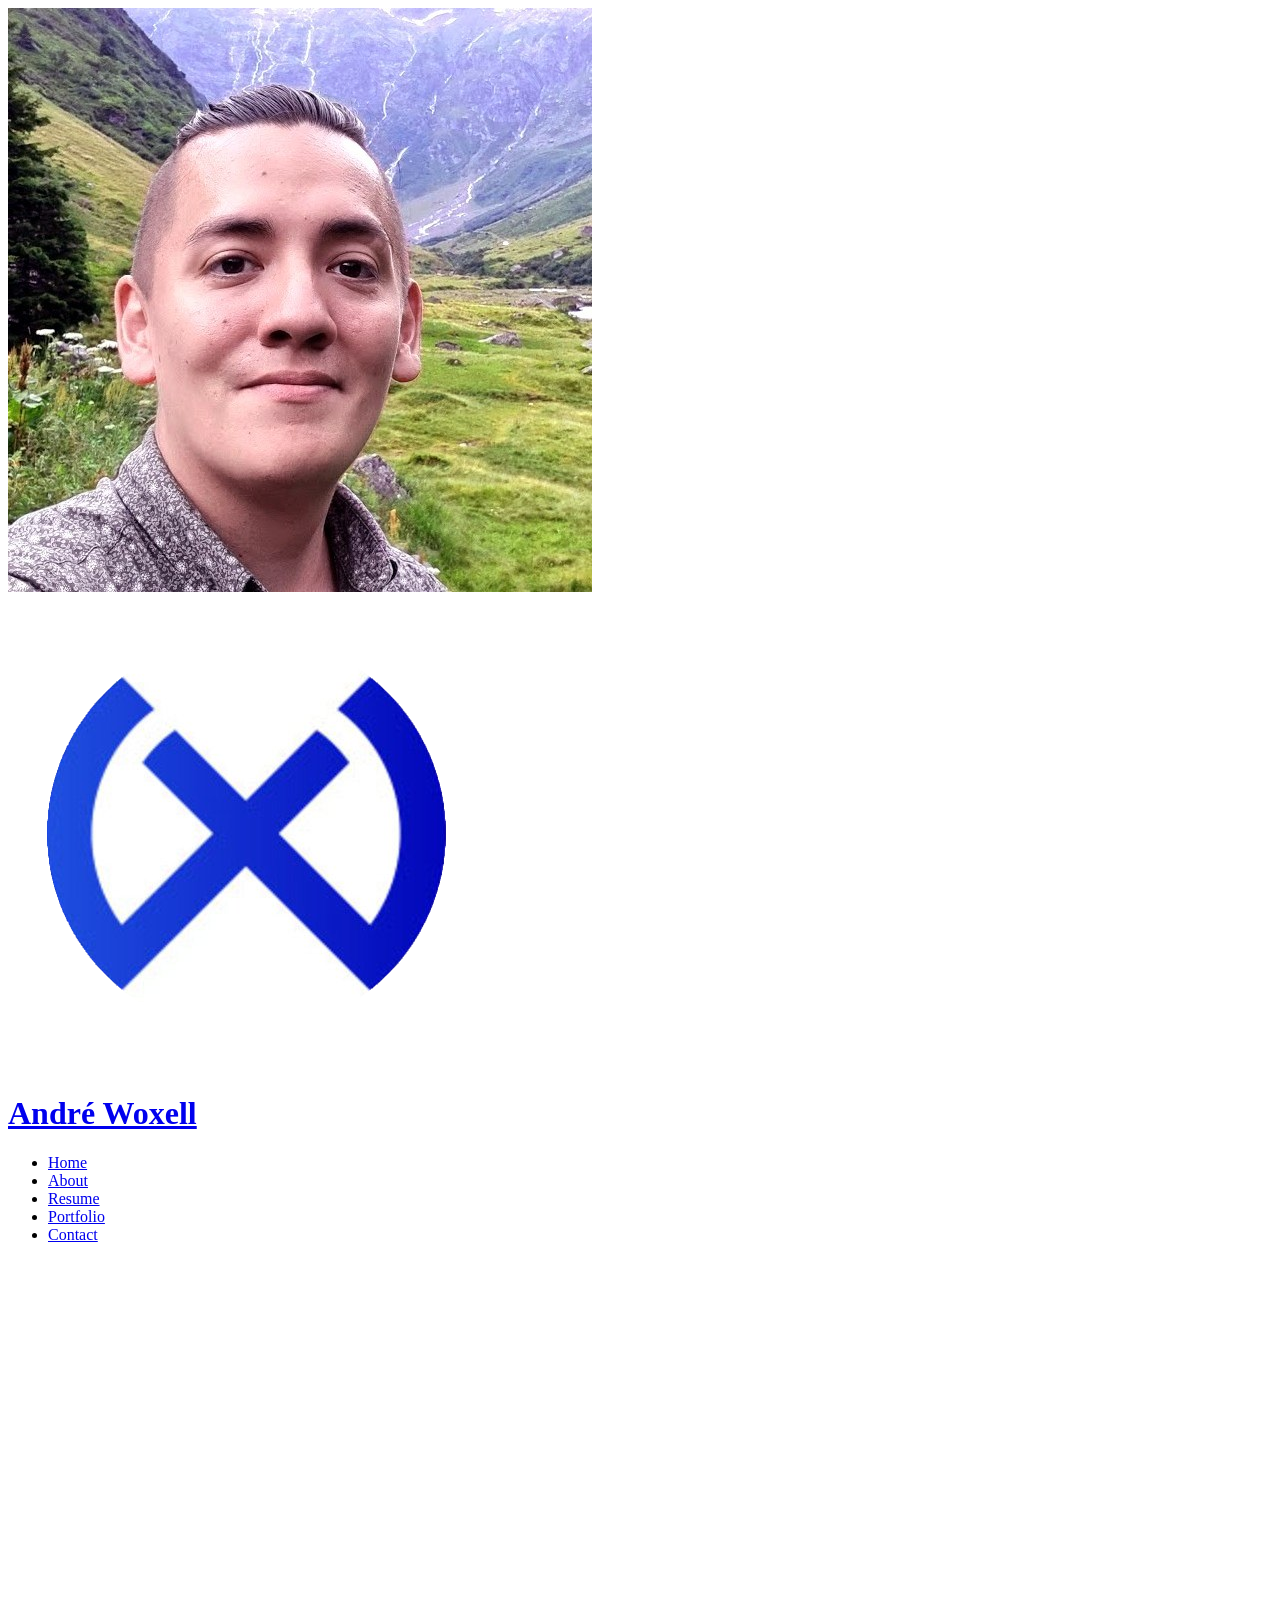
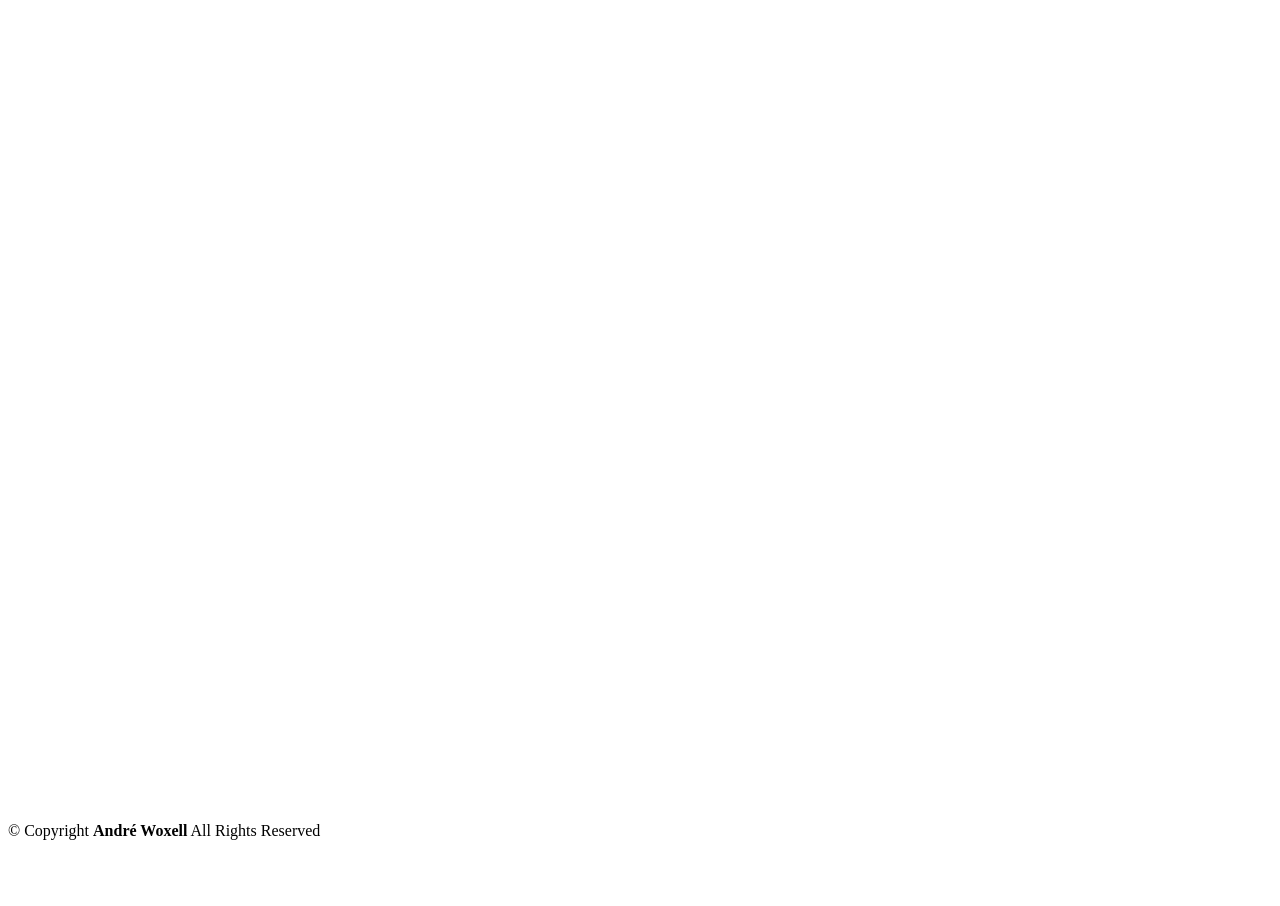
==== commit 6e047600: "Removed unused sections, fixed URLs, added readme" ====
--- a/index.html
+++ b/index.html
@@ -57,8 +57,8 @@
     </a>
 
     <div class="social-links text-center">
-        <a href="https://github.com/Woxell/" class="github"><i class="bi bi-github"></i></a>
-        <a href="https://www.linkedin.com/in/andrewoxell/" class="linkedin"><i class="bi bi-linkedin"></i></a>
+        <a href="https://github.com/Woxell/" class="github" target="_blank"><i class="bi bi-github"></i></a>
+        <a href="https://www.linkedin.com/in/andrewoxell/" class="linkedin" target="_blank"><i class="bi bi-linkedin"></i></a>
     </div>
 
     <nav id="navmenu" class="navmenu">
@@ -67,26 +67,25 @@
             <li><a href="#about"><i class="bi bi-person navicon"></i> About</a></li>
             <li><a href="#resume"><i class="bi bi-file-earmark-text navicon"></i> Resume</a></li>
             <li><a href="#portfolio"><i class="bi bi-images navicon"></i> Portfolio</a></li>
-            <li><a href="#services"><i class="bi bi-hdd-stack navicon"></i> Services</a></li>
-            <li class="dropdown"><a href="#"><i class="bi bi-menu-button navicon"></i> <span>Dropdown</span> <i
-                    class="bi bi-chevron-down toggle-dropdown"></i></a>
-                <ul>
-                    <li><a href="#">Dropdown 1</a></li>
-                    <li class="dropdown"><a href="#"><span>Deep Dropdown</span> <i
-                            class="bi bi-chevron-down toggle-dropdown"></i></a>
-                        <ul>
-                            <li><a href="#">Deep Dropdown 1</a></li>
-                            <li><a href="#">Deep Dropdown 2</a></li>
-                            <li><a href="#">Deep Dropdown 3</a></li>
-                            <li><a href="#">Deep Dropdown 4</a></li>
-                            <li><a href="#">Deep Dropdown 5</a></li>
-                        </ul>
-                    </li>
-                    <li><a href="#">Dropdown 2</a></li>
-                    <li><a href="#">Dropdown 3</a></li>
-                    <li><a href="#">Dropdown 4</a></li>
-                </ul>
-            </li>
+<!--            <li class="dropdown"><a href="#"><i class="bi bi-menu-button navicon"></i> <span>Dropdown</span> <i-->
+<!--                    class="bi bi-chevron-down toggle-dropdown"></i></a>-->
+<!--                <ul>-->
+<!--                    <li><a href="#">Dropdown 1</a></li>-->
+<!--                    <li class="dropdown"><a href="#"><span>Deep Dropdown</span> <i-->
+<!--                            class="bi bi-chevron-down toggle-dropdown"></i></a>-->
+<!--                        <ul>-->
+<!--                            <li><a href="#">Deep Dropdown 1</a></li>-->
+<!--                            <li><a href="#">Deep Dropdown 2</a></li>-->
+<!--                            <li><a href="#">Deep Dropdown 3</a></li>-->
+<!--                            <li><a href="#">Deep Dropdown 4</a></li>-->
+<!--                            <li><a href="#">Deep Dropdown 5</a></li>-->
+<!--                        </ul>-->
+<!--                    </li>-->
+<!--                    <li><a href="#">Dropdown 2</a></li>-->
+<!--                    <li><a href="#">Dropdown 3</a></li>-->
+<!--                    <li><a href="#">Dropdown 4</a></li>-->
+<!--                </ul>-->
+<!--            </li>-->
             <li><a href="#contact"><i class="bi bi-envelope navicon"></i> Contact</a></li>
         </ul>
     </nav>
@@ -103,7 +102,7 @@
         <div class="container" data-aos="fade-up" data-aos-delay="50">
             <h2>André Woxell</h2>
             <p>I'm a <span class="typed"
-                         data-typed-items="Developer, Problem Solver, Creative Madman"></span><span
+                           data-typed-items="Developer, Problem Solver, Creative Madman"></span><span
                     class="typed-cursor typed-cursor--blink" aria-hidden="true"></span><span
                     class="typed-cursor typed-cursor--blink" aria-hidden="true"></span></p>
         </div>
@@ -117,12 +116,14 @@
         <div class="container section-title" data-aos="fade-up">
             <h2>About</h2>
             <p>Hi, I'm André – a passionate software developer who loves solving problems and writing clean, efficient
-                code. I’m currently studying systems development, where I’ve achieved strong academic results and worked as a
+                code. I’m currently studying systems development, where I’ve achieved strong academic results and worked
+                as a
                 teacher’s assistant in multiple courses. My experience includes Java, Python, SQL, test-driven
                 development, and front-end technologies. <br><br>
                 My journey into tech wasn’t straightforward—I started out studying physics and mathematics, which led me
                 toward teaching before I transitioned into IT. Along the way, I’ve gained strong analytical,
-                pedagogical, and communication skills that now help me approach development with structure and clarity. <br><br>
+                pedagogical, and communication skills that now help me approach development with structure and clarity.
+                <br><br>
                 I enjoy learning new things, tackling challenges, and building meaningful solutions. Feel free to check
                 out my projects or get in touch!</p>
         </div><!-- End Section Title -->
@@ -139,12 +140,12 @@
                         Currently studying at Malmö University. Expected graduation in June 2026.
                     </p>
                     <div class="row">
-                        <div class="col-lg-6">
+                        <div class="col-lg-5">
                             <ul>
                                 <li><i class="bi bi-chevron-right"></i> <strong>Birthday:</strong>
                                     <span>15 Oct 1991</span></li>
                                 <li><i class="bi bi-chevron-right"></i> <strong>Website:</strong>
-                                    <span>www.woxell.se</span></li>
+                                    <span><a href="https://woxell.se">woxell.se</a></span></li>
                                 <li><i class="bi bi-chevron-right"></i> <strong>Phone:</strong>
                                     <span>+46 (0)76 094 60 02</span></li>
                                 <li><i class="bi bi-chevron-right"></i> <strong>City:</strong>
@@ -154,20 +155,19 @@
                         <div class="col-lg-6">
                             <ul>
                                 <li><i class="bi bi-chevron-right"></i> <strong>Age:</strong> <span>33</span></li>
-                                <li><i class="bi bi-chevron-right"></i> <strong>Degree:</strong> <span>BSc. CompSci, Software Engineer</span>
+                                <li><i class="bi bi-chevron-right"></i> <strong>Degree:</strong> <span>
+                                    <a href="https://utbildningsinfo.mau.se/program/tgsya/utbildningsplan/20232" target="_blank">
+                                       BSc. CompSci. Software Development</a></span>
                                 </li>
                                 <li><i class="bi bi-chevron-right"></i> <strong>Email:</strong>
-                                    <span>andre.woxell@gmail.com</span></li>
+                                    <span><a href="mailto:andre@woxell.se">andre@woxell.se</a></span></li>
                                 <li><i class="bi bi-chevron-right"></i> <strong>Freelance:</strong>
                                     <span>Available</span></li>
                             </ul>
                         </div>
                     </div>
                     <p class="py-3">
-                        Officiis eligendi itaque labore et dolorum mollitia officiis optio vero. Quisquam sunt adipisci
-                        omnis et ut. Nulla accusantium dolor incidunt officia tempore. Et eius omnis.
-                        Cupiditate ut dicta maxime officiis quidem quia. Sed et consectetur qui quia repellendus itaque
-                        neque.
+                        <!-- TODO: Add a short bio here. -->
                     </p>
                 </div>
             </div>
@@ -177,128 +177,128 @@
     </section><!-- /About Section -->
 
     <!-- Stats Section -->
-    <section id="stats" class="stats section">
-
-        <div class="container" data-aos="fade-up" data-aos-delay="50">
-
-            <div class="row gy-4">
-
-                <div class="col-lg-3 col-md-6">
-                    <div class="stats-item">
-                        <i class="bi bi-emoji-smile"></i>
-                        <span data-purecounter-start="0" data-purecounter-end="232" data-purecounter-duration="1"
-                              class="purecounter"></span>
-                        <p><strong>Happy Clients</strong> <span>consequuntur quae</span></p>
-                    </div>
-                </div><!-- End Stats Item -->
-
-                <div class="col-lg-3 col-md-6">
-                    <div class="stats-item">
-                        <i class="bi bi-journal-richtext"></i>
-                        <span data-purecounter-start="0" data-purecounter-end="521" data-purecounter-duration="1"
-                              class="purecounter"></span>
-                        <p><strong>Projects</strong> <span>adipisci atque cum quia aut</span></p>
-                    </div>
-                </div><!-- End Stats Item -->
-
-                <div class="col-lg-3 col-md-6">
-                    <div class="stats-item">
-                        <i class="bi bi-headset"></i>
-                        <span data-purecounter-start="0" data-purecounter-end="1453" data-purecounter-duration="1"
-                              class="purecounter"></span>
-                        <p><strong>Hours Of Support</strong> <span>aut commodi quaerat</span></p>
-                    </div>
-                </div><!-- End Stats Item -->
-
-                <div class="col-lg-3 col-md-6">
-                    <div class="stats-item">
-                        <i class="bi bi-people"></i>
-                        <span data-purecounter-start="0" data-purecounter-end="32" data-purecounter-duration="1"
-                              class="purecounter"></span>
-                        <p><strong>Hard Workers</strong> <span>rerum asperiores dolor</span></p>
-                    </div>
-                </div><!-- End Stats Item -->
-
-            </div>
-
-        </div>
-
-    </section><!-- /Stats Section -->
+    <!--    <section id="stats" class="stats section">-->
+
+    <!--        <div class="container" data-aos="fade-up" data-aos-delay="50">-->
+
+    <!--            <div class="row gy-4">-->
+
+    <!--                <div class="col-lg-3 col-md-6">-->
+    <!--                    <div class="stats-item">-->
+    <!--                        <i class="bi bi-emoji-smile"></i>-->
+    <!--                        <span data-purecounter-start="0" data-purecounter-end="232" data-purecounter-duration="1"-->
+    <!--                              class="purecounter"></span>-->
+    <!--                        <p><strong>Happy Clients</strong> <span>consequuntur quae</span></p>-->
+    <!--                    </div>-->
+    <!--                </div>&lt;!&ndash; End Stats Item &ndash;&gt;-->
+
+    <!--                <div class="col-lg-3 col-md-6">-->
+    <!--                    <div class="stats-item">-->
+    <!--                        <i class="bi bi-journal-richtext"></i>-->
+    <!--                        <span data-purecounter-start="0" data-purecounter-end="521" data-purecounter-duration="1"-->
+    <!--                              class="purecounter"></span>-->
+    <!--                        <p><strong>Projects</strong> <span>adipisci atque cum quia aut</span></p>-->
+    <!--                    </div>-->
+    <!--                </div>&lt;!&ndash; End Stats Item &ndash;&gt;-->
+
+    <!--                <div class="col-lg-3 col-md-6">-->
+    <!--                    <div class="stats-item">-->
+    <!--                        <i class="bi bi-headset"></i>-->
+    <!--                        <span data-purecounter-start="0" data-purecounter-end="1453" data-purecounter-duration="1"-->
+    <!--                              class="purecounter"></span>-->
+    <!--                        <p><strong>Hours Of Support</strong> <span>aut commodi quaerat</span></p>-->
+    <!--                    </div>-->
+    <!--                </div>&lt;!&ndash; End Stats Item &ndash;&gt;-->
+
+    <!--                <div class="col-lg-3 col-md-6">-->
+    <!--                    <div class="stats-item">-->
+    <!--                        <i class="bi bi-people"></i>-->
+    <!--                        <span data-purecounter-start="0" data-purecounter-end="32" data-purecounter-duration="1"-->
+    <!--                              class="purecounter"></span>-->
+    <!--                        <p><strong>Hard Workers</strong> <span>rerum asperiores dolor</span></p>-->
+    <!--                    </div>-->
+    <!--                </div>&lt;!&ndash; End Stats Item &ndash;&gt;-->
+
+    <!--            </div>-->
+
+    <!--        </div>-->
+
+    <!--    </section>&lt;!&ndash; /Stats Section &ndash;&gt;-->
 
     <!-- Skills Section -->
-    <section id="skills" class="skills section light-background">
-
-        <!-- Section Title -->
-        <div class="container section-title" data-aos="fade-up">
-            <h2>Skills</h2>
-            <p>Necessitatibus eius consequatur ex aliquid fuga eum quidem sint consectetur velit</p>
-        </div><!-- End Section Title -->
-
-        <div class="container" data-aos="fade-up" data-aos-delay="50">
-
-            <div class="row skills-content skills-animation">
-
-                <div class="col-lg-6">
-
-                    <div class="progress">
-                        <span class="skill"><span>HTML</span> <i class="val">100%</i></span>
-                        <div class="progress-bar-wrap">
-                            <div class="progress-bar" role="progressbar" aria-valuenow="100" aria-valuemin="0"
-                                 aria-valuemax="100"></div>
-                        </div>
-                    </div><!-- End Skills Item -->
-
-                    <div class="progress">
-                        <span class="skill"><span>CSS</span> <i class="val">90%</i></span>
-                        <div class="progress-bar-wrap">
-                            <div class="progress-bar" role="progressbar" aria-valuenow="90" aria-valuemin="0"
-                                 aria-valuemax="100"></div>
-                        </div>
-                    </div><!-- End Skills Item -->
-
-                    <div class="progress">
-                        <span class="skill"><span>JavaScript</span> <i class="val">75%</i></span>
-                        <div class="progress-bar-wrap">
-                            <div class="progress-bar" role="progressbar" aria-valuenow="75" aria-valuemin="0"
-                                 aria-valuemax="100"></div>
-                        </div>
-                    </div><!-- End Skills Item -->
-
-                </div>
-
-                <div class="col-lg-6">
-
-                    <div class="progress">
-                        <span class="skill"><span>PHP</span> <i class="val">80%</i></span>
-                        <div class="progress-bar-wrap">
-                            <div class="progress-bar" role="progressbar" aria-valuenow="80" aria-valuemin="0"
-                                 aria-valuemax="100"></div>
-                        </div>
-                    </div><!-- End Skills Item -->
-
-                    <div class="progress">
-                        <span class="skill"><span>WordPress/CMS</span> <i class="val">90%</i></span>
-                        <div class="progress-bar-wrap">
-                            <div class="progress-bar" role="progressbar" aria-valuenow="90" aria-valuemin="0"
-                                 aria-valuemax="100"></div>
-                        </div>
-                    </div><!-- End Skills Item -->
-
-                    <div class="progress">
-                        <span class="skill"><span>Photoshop</span> <i class="val">55%</i></span>
-                        <div class="progress-bar-wrap">
-                            <div class="progress-bar" role="progressbar" aria-valuenow="55" aria-valuemin="0"
-                                 aria-valuemax="100"></div>
-                        </div>
-                    </div><!-- End Skills Item -->
-
-                </div>
-
-            </div>
-
-        </div>
-
-    </section><!-- /Skills Section -->
+    <!--    <section id="skills" class="skills section light-background">-->
+
+    <!--        &lt;!&ndash; Section Title &ndash;&gt;-->
+    <!--        <div class="container section-title" data-aos="fade-up">-->
+    <!--            <h2>Skills</h2>-->
+    <!--            <p>Necessitatibus eius consequatur ex aliquid fuga eum quidem sint consectetur velit</p>-->
+    <!--        </div>&lt;!&ndash; End Section Title &ndash;&gt;-->
+
+    <!--        <div class="container" data-aos="fade-up" data-aos-delay="50">-->
+
+    <!--            <div class="row skills-content skills-animation">-->
+
+    <!--                <div class="col-lg-6">-->
+
+    <!--                    <div class="progress">-->
+    <!--                        <span class="skill"><span>HTML</span> <i class="val">100%</i></span>-->
+    <!--                        <div class="progress-bar-wrap">-->
+    <!--                            <div class="progress-bar" role="progressbar" aria-valuenow="100" aria-valuemin="0"-->
+    <!--                                 aria-valuemax="100"></div>-->
+    <!--                        </div>-->
+    <!--                    </div>&lt;!&ndash; End Skills Item &ndash;&gt;-->
+
+    <!--                    <div class="progress">-->
+    <!--                        <span class="skill"><span>CSS</span> <i class="val">90%</i></span>-->
+    <!--                        <div class="progress-bar-wrap">-->
+    <!--                            <div class="progress-bar" role="progressbar" aria-valuenow="90" aria-valuemin="0"-->
+    <!--                                 aria-valuemax="100"></div>-->
+    <!--                        </div>-->
+    <!--                    </div>&lt;!&ndash; End Skills Item &ndash;&gt;-->
+
+    <!--                    <div class="progress">-->
+    <!--                        <span class="skill"><span>JavaScript</span> <i class="val">75%</i></span>-->
+    <!--                        <div class="progress-bar-wrap">-->
+    <!--                            <div class="progress-bar" role="progressbar" aria-valuenow="75" aria-valuemin="0"-->
+    <!--                                 aria-valuemax="100"></div>-->
+    <!--                        </div>-->
+    <!--                    </div>&lt;!&ndash; End Skills Item &ndash;&gt;-->
+
+    <!--                </div>-->
+
+    <!--                <div class="col-lg-6">-->
+
+    <!--                    <div class="progress">-->
+    <!--                        <span class="skill"><span>PHP</span> <i class="val">80%</i></span>-->
+    <!--                        <div class="progress-bar-wrap">-->
+    <!--                            <div class="progress-bar" role="progressbar" aria-valuenow="80" aria-valuemin="0"-->
+    <!--                                 aria-valuemax="100"></div>-->
+    <!--                        </div>-->
+    <!--                    </div>&lt;!&ndash; End Skills Item &ndash;&gt;-->
+
+    <!--                    <div class="progress">-->
+    <!--                        <span class="skill"><span>WordPress/CMS</span> <i class="val">90%</i></span>-->
+    <!--                        <div class="progress-bar-wrap">-->
+    <!--                            <div class="progress-bar" role="progressbar" aria-valuenow="90" aria-valuemin="0"-->
+    <!--                                 aria-valuemax="100"></div>-->
+    <!--                        </div>-->
+    <!--                    </div>&lt;!&ndash; End Skills Item &ndash;&gt;-->
+
+    <!--                    <div class="progress">-->
+    <!--                        <span class="skill"><span>Photoshop</span> <i class="val">55%</i></span>-->
+    <!--                        <div class="progress-bar-wrap">-->
+    <!--                            <div class="progress-bar" role="progressbar" aria-valuenow="55" aria-valuemin="0"-->
+    <!--                                 aria-valuemax="100"></div>-->
+    <!--                        </div>-->
+    <!--                    </div>&lt;!&ndash; End Skills Item &ndash;&gt;-->
+
+    <!--                </div>-->
+
+    <!--            </div>-->
+
+    <!--        </div>-->
+
+    <!--    </section>&lt;!&ndash; /Skills Section -->
 
     <!-- Resume Section -->
     <section id="resume" class="resume section">
@@ -306,9 +306,7 @@
         <!-- Section Title -->
         <div class="container section-title" data-aos="fade-up">
             <h2>Resume</h2>
-            <p>Magnam dolores commodi suscipit. Necessitatibus eius consequatur ex aliquid fuga eum quidem. Sit sint
-                consectetur velit. Quisquam quos quisquam cupiditate. Et nemo qui impedit suscipit alias ea. Quia fugiat
-                sit in iste officiis commodi quidem hic quas.</p>
+            <p>This section is still under construction.</p>
         </div><!-- End Section Title -->
 
         <div class="container">
@@ -316,13 +314,14 @@
             <div class="row">
 
                 <div class="col-lg-6" data-aos="fade-up" data-aos-delay="50">
-                    <h3 class="resume-title">Sumary</h3>
+                    <h3 class="resume-title">Summary</h3>
 
                     <div class="resume-item pb-0">
-                        <h4>Brandon Johnson</h4>
-                        <p><em>Innovative and deadline-driven Graphic Designer with 3+ years of experience designing and
-                            developing user-centered digital/print marketing material from initial concept to final,
-                            polished deliverable.</em></p>
+                        <h4>André Woxell</h4>
+                        <p><em>Innovative and deadline-driven Software Developer with 3+ years of experience designing
+                            and
+                            developing user-centered software from initial concept to final, polished deliverable.</em>
+                        </p>
                         <ul>
                             <li>Portland par 127,Orlando, FL</li>
                             <li>(123) 456-7891</li>
@@ -350,7 +349,7 @@
 
                 </div>
 
-                <div class="col-lg-6" data-aos="fade-up" data-aos-delay="200">
+                <div class="col-lg-6" data-aos="fade-up" data-aos-delay="50">
                     <h3 class="resume-title">Professional Experience</h3>
                     <div class="resume-item">
                         <h4>Senior graphic design specialist</h4>
@@ -400,9 +399,7 @@
         <!-- Section Title -->
         <div class="container section-title" data-aos="fade-up">
             <h2>Portfolio</h2>
-            <p>Magnam dolores commodi suscipit. Necessitatibus eius consequatur ex aliquid fuga eum quidem. Sit sint
-                consectetur velit. Quisquam quos quisquam cupiditate. Et nemo qui impedit suscipit alias ea. Quia fugiat
-                sit in iste officiis commodi quidem hic quas.</p>
+            <p>This section is still under construction.</p>
         </div><!-- End Section Title -->
 
         <div class="container">
@@ -417,7 +414,7 @@
                     <li data-filter=".filter-books">Books</li>
                 </ul><!-- End Portfolio Filters -->
 
-                <div class="row gy-4 isotope-container" data-aos="fade-up" data-aos-delay="200">
+                <div class="row gy-4 isotope-container" data-aos="fade-up" data-aos-delay="50">
 
                     <div class="col-lg-4 col-md-6 portfolio-item isotope-item filter-app">
                         <div class="portfolio-content h-100">
@@ -608,193 +605,81 @@
     </section><!-- /Portfolio Section -->
 
     <!-- Services Section -->
-    <section id="services" class="services section">
-
-        <!-- Section Title -->
-        <div class="container section-title" data-aos="fade-up">
-            <h2>Services</h2>
-            <p>Magnam dolores commodi suscipit. Necessitatibus eius consequatur ex aliquid fuga eum quidem. Sit sint
-                consectetur velit. Quisquam quos quisquam cupiditate. Et nemo qui impedit suscipit alias ea. Quia fugiat
-                sit in iste officiis commodi quidem hic quas.</p>
-        </div><!-- End Section Title -->
-
-        <div class="container">
-
-            <div class="row gy-4">
-
-                <div class="col-lg-4 col-md-6 service-item d-flex" data-aos="fade-up" data-aos-delay="50">
-                    <div class="icon flex-shrink-0"><i class="bi bi-briefcase"></i></div>
-                    <div>
-                        <h4 class="title"><a href="service-details.html" class="stretched-link">Lorem Ipsum</a></h4>
-                        <p class="description">Voluptatum deleniti atque corrupti quos dolores et quas molestias
-                            excepturi sint occaecati cupiditate non provident</p>
-                    </div>
-                </div>
-                <!-- End Service Item -->
-
-                <div class="col-lg-4 col-md-6 service-item d-flex" data-aos="fade-up" data-aos-delay="200">
-                    <div class="icon flex-shrink-0"><i class="bi bi-card-checklist"></i></div>
-                    <div>
-                        <h4 class="title"><a href="service-details.html" class="stretched-link">Dolor Sitema</a></h4>
-                        <p class="description">Minim veniam, quis nostrud exercitation ullamco laboris nisi ut aliquip
-                            ex ea commodo consequat tarad limino ata</p>
-                    </div>
-                </div><!-- End Service Item -->
-
-                <div class="col-lg-4 col-md-6 service-item d-flex" data-aos="fade-up" data-aos-delay="300">
-                    <div class="icon flex-shrink-0"><i class="bi bi-bar-chart"></i></div>
-                    <div>
-                        <h4 class="title"><a href="service-details.html" class="stretched-link">Sed ut perspiciatis</a>
-                        </h4>
-                        <p class="description">Duis aute irure dolor in reprehenderit in voluptate velit esse cillum
-                            dolore eu fugiat nulla pariatur</p>
-                    </div>
-                </div><!-- End Service Item -->
-
-                <div class="col-lg-4 col-md-6 service-item d-flex" data-aos="fade-up" data-aos-delay="400">
-                    <div class="icon flex-shrink-0"><i class="bi bi-binoculars"></i></div>
-                    <div>
-                        <h4 class="title"><a href="service-details.html" class="stretched-link">Magni Dolores</a></h4>
-                        <p class="description">Excepteur sint occaecat cupidatat non proident, sunt in culpa qui officia
-                            deserunt mollit anim id est laborum</p>
-                    </div>
-                </div><!-- End Service Item -->
-
-                <div class="col-lg-4 col-md-6 service-item d-flex" data-aos="fade-up" data-aos-delay="500">
-                    <div class="icon flex-shrink-0"><i class="bi bi-brightness-high"></i></div>
-                    <div>
-                        <h4 class="title"><a href="service-details.html" class="stretched-link">Nemo Enim</a></h4>
-                        <p class="description">At vero eos et accusamus et iusto odio dignissimos ducimus qui blanditiis
-                            praesentium voluptatum deleniti atque</p>
-                    </div>
-                </div><!-- End Service Item -->
-
-                <div class="col-lg-4 col-md-6 service-item d-flex" data-aos="fade-up" data-aos-delay="600">
-                    <div class="icon flex-shrink-0"><i class="bi bi-calendar4-week"></i></div>
-                    <div>
-                        <h4 class="title"><a href="service-details.html" class="stretched-link">Eiusmod Tempor</a></h4>
-                        <p class="description">Et harum quidem rerum facilis est et expedita distinctio. Nam libero
-                            tempore, cum soluta nobis est eligendi</p>
-                    </div>
-                </div><!-- End Service Item -->
-
-            </div>
-
-        </div>
-
-    </section><!-- /Services Section -->
-
-    <!-- Testimonials Section -->
-    <section id="testimonials" class="testimonials section light-background">
-
-        <!-- Section Title -->
-        <div class="container section-title" data-aos="fade-up">
-            <h2>Testimonials</h2>
-            <p>Necessitatibus eius consequatur ex aliquid fuga eum quidem sint consectetur velit</p>
-        </div><!-- End Section Title -->
-
-        <div class="container" data-aos="fade-up" data-aos-delay="50">
-
-            <div class="swiper init-swiper">
-                <script type="application/json" class="swiper-config">
-                    {
-                        "loop": true,
-                        "speed": 600,
-                        "autoplay": {
-                            "delay": 5000
-                        },
-                        "slidesPerView": "auto",
-                        "pagination": {
-                            "el": ".swiper-pagination",
-                            "type": "bullets",
-                            "clickable": true
-                        },
-                        "breakpoints": {
-                            "320": {
-                                "slidesPerView": 1,
-                                "spaceBetween": 40
-                            },
-                            "1200": {
-                                "slidesPerView": 3,
-                                "spaceBetween": 1
-                            }
-                        }
-                    }
-                </script>
-                <div class="swiper-wrapper">
-
-                    <div class="swiper-slide">
-                        <div class="testimonial-item">
-                            <p>
-                                <i class="bi bi-quote quote-icon-left"></i>
-                                <span>Proin iaculis purus consequat sem cure digni ssim donec porttitora entum suscipit rhoncus. Accusantium quam, ultricies eget id, aliquam eget nibh et. Maecen aliquam, risus at semper.</span>
-                                <i class="bi bi-quote quote-icon-right"></i>
-                            </p>
-                            <img src="assets/img/testimonials/testimonials-1.jpg" class="testimonial-img" alt="">
-                            <h3>Saul Goodman</h3>
-                            <h4>Ceo &amp; Founder</h4>
-                        </div>
-                    </div><!-- End testimonial item -->
-
-                    <div class="swiper-slide">
-                        <div class="testimonial-item">
-                            <p>
-                                <i class="bi bi-quote quote-icon-left"></i>
-                                <span>Export tempor illum tamen malis malis eram quae irure esse labore quem cillum quid malis quorum velit fore eram velit sunt aliqua noster fugiat irure amet legam anim culpa.</span>
-                                <i class="bi bi-quote quote-icon-right"></i>
-                            </p>
-                            <img src="assets/img/testimonials/testimonials-2.jpg" class="testimonial-img" alt="">
-                            <h3>Sara Wilsson</h3>
-                            <h4>Designer</h4>
-                        </div>
-                    </div><!-- End testimonial item -->
-
-                    <div class="swiper-slide">
-                        <div class="testimonial-item">
-                            <p>
-                                <i class="bi bi-quote quote-icon-left"></i>
-                                <span>Enim nisi quem export duis labore cillum quae magna enim sint quorum nulla quem veniam duis minim tempor labore quem eram duis noster aute amet eram fore quis sint minim.</span>
-                                <i class="bi bi-quote quote-icon-right"></i>
-                            </p>
-                            <img src="assets/img/testimonials/testimonials-3.jpg" class="testimonial-img" alt="">
-                            <h3>Jena Karlis</h3>
-                            <h4>Store Owner</h4>
-                        </div>
-                    </div><!-- End testimonial item -->
-
-                    <div class="swiper-slide">
-                        <div class="testimonial-item">
-                            <p>
-                                <i class="bi bi-quote quote-icon-left"></i>
-                                <span>Fugiat enim eram quae cillum dolore dolor amet nulla culpa multos export minim fugiat dolor enim duis veniam ipsum anim magna sunt elit fore quem dolore labore illum veniam.</span>
-                                <i class="bi bi-quote quote-icon-right"></i>
-                            </p>
-                            <img src="assets/img/testimonials/testimonials-4.jpg" class="testimonial-img" alt="">
-                            <h3>Matt Brandon</h3>
-                            <h4>Freelancer</h4>
-                        </div>
-                    </div><!-- End testimonial item -->
-
-                    <div class="swiper-slide">
-                        <div class="testimonial-item">
-                            <p>
-                                <i class="bi bi-quote quote-icon-left"></i>
-                                <span>Quis quorum aliqua sint quem legam fore sunt eram irure aliqua veniam tempor noster veniam sunt culpa nulla illum cillum fugiat legam esse veniam culpa fore nisi cillum quid.</span>
-                                <i class="bi bi-quote quote-icon-right"></i>
-                            </p>
-                            <img src="assets/img/testimonials/testimonials-5.jpg" class="testimonial-img" alt="">
-                            <h3>John Larson</h3>
-                            <h4>Entrepreneur</h4>
-                        </div>
-                    </div><!-- End testimonial item -->
-
-                </div>
-                <div class="swiper-pagination"></div>
-            </div>
-
-        </div>
-
-    </section><!-- /Testimonials Section -->
+<!--    <section id="services" class="services section">-->
+
+<!--        &lt;!&ndash; Section Title &ndash;&gt;-->
+<!--        <div class="container section-title" data-aos="fade-up">-->
+<!--            <h2>Services</h2>-->
+<!--            <p>Magnam dolores commodi suscipit. Necessitatibus eius consequatur ex aliquid fuga eum quidem. Sit sint-->
+<!--                consectetur velit. Quisquam quos quisquam cupiditate. Et nemo qui impedit suscipit alias ea. Quia fugiat-->
+<!--                sit in iste officiis commodi quidem hic quas.</p>-->
+<!--        </div>&lt;!&ndash; End Section Title &ndash;&gt;-->
+
+<!--        <div class="container">-->
+
+<!--            <div class="row gy-4">-->
+
+<!--                <div class="col-lg-4 col-md-6 service-item d-flex" data-aos="fade-up" data-aos-delay="50">-->
+<!--                    <div class="icon flex-shrink-0"><i class="bi bi-briefcase"></i></div>-->
+<!--                    <div>-->
+<!--                        <h4 class="title"><a href="service-details.html" class="stretched-link">Lorem Ipsum</a></h4>-->
+<!--                        <p class="description">Voluptatum deleniti atque corrupti quos dolores et quas molestias-->
+<!--                            excepturi sint occaecati cupiditate non provident</p>-->
+<!--                    </div>-->
+<!--                </div>-->
+<!--                &lt;!&ndash; End Service Item &ndash;&gt;-->
+
+<!--                <div class="col-lg-4 col-md-6 service-item d-flex" data-aos="fade-up" data-aos-delay="50">-->
+<!--                    <div class="icon flex-shrink-0"><i class="bi bi-card-checklist"></i></div>-->
+<!--                    <div>-->
+<!--                        <h4 class="title"><a href="service-details.html" class="stretched-link">Dolor Sitema</a></h4>-->
+<!--                        <p class="description">Minim veniam, quis nostrud exercitation ullamco laboris nisi ut aliquip-->
+<!--                            ex ea commodo consequat tarad limino ata</p>-->
+<!--                    </div>-->
+<!--                </div>&lt;!&ndash; End Service Item &ndash;&gt;-->
+
+<!--                <div class="col-lg-4 col-md-6 service-item d-flex" data-aos="fade-up" data-aos-delay="300">-->
+<!--                    <div class="icon flex-shrink-0"><i class="bi bi-bar-chart"></i></div>-->
+<!--                    <div>-->
+<!--                        <h4 class="title"><a href="service-details.html" class="stretched-link">Sed ut perspiciatis</a>-->
+<!--                        </h4>-->
+<!--                        <p class="description">Duis aute irure dolor in reprehenderit in voluptate velit esse cillum-->
+<!--                            dolore eu fugiat nulla pariatur</p>-->
+<!--                    </div>-->
+<!--                </div>&lt;!&ndash; End Service Item &ndash;&gt;-->
+
+<!--                <div class="col-lg-4 col-md-6 service-item d-flex" data-aos="fade-up" data-aos-delay="400">-->
+<!--                    <div class="icon flex-shrink-0"><i class="bi bi-binoculars"></i></div>-->
+<!--                    <div>-->
+<!--                        <h4 class="title"><a href="service-details.html" class="stretched-link">Magni Dolores</a></h4>-->
+<!--                        <p class="description">Excepteur sint occaecat cupidatat non proident, sunt in culpa qui officia-->
+<!--                            deserunt mollit anim id est laborum</p>-->
+<!--                    </div>-->
+<!--                </div>&lt;!&ndash; End Service Item &ndash;&gt;-->
+
+<!--                <div class="col-lg-4 col-md-6 service-item d-flex" data-aos="fade-up" data-aos-delay="500">-->
+<!--                    <div class="icon flex-shrink-0"><i class="bi bi-brightness-high"></i></div>-->
+<!--                    <div>-->
+<!--                        <h4 class="title"><a href="service-details.html" class="stretched-link">Nemo Enim</a></h4>-->
+<!--                        <p class="description">At vero eos et accusamus et iusto odio dignissimos ducimus qui blanditiis-->
+<!--                            praesentium voluptatum deleniti atque</p>-->
+<!--                    </div>-->
+<!--                </div>&lt;!&ndash; End Service Item &ndash;&gt;-->
+
+<!--                <div class="col-lg-4 col-md-6 service-item d-flex" data-aos="fade-up" data-aos-delay="600">-->
+<!--                    <div class="icon flex-shrink-0"><i class="bi bi-calendar4-week"></i></div>-->
+<!--                    <div>-->
+<!--                        <h4 class="title"><a href="service-details.html" class="stretched-link">Eiusmod Tempor</a></h4>-->
+<!--                        <p class="description">Et harum quidem rerum facilis est et expedita distinctio. Nam libero-->
+<!--                            tempore, cum soluta nobis est eligendi</p>-->
+<!--                    </div>-->
+<!--                </div>&lt;!&ndash; End Service Item &ndash;&gt;-->
+
+<!--            </div>-->
+
+<!--        </div>-->
+
+<!--    </section>&lt;!&ndash; /Services Section &ndash;&gt;-->
 
     <!-- Contact Section -->
     <section id="contact" class="contact section">
@@ -802,8 +687,8 @@
         <!-- Section Title -->
         <div class="container section-title" data-aos="fade-up">
             <h2>Contact</h2>
-            <p>Necessitatibus eius consequatur ex aliquid fuga eum quidem sint consectetur velit</p>
-        </div><!-- End Section Title -->
+<!--            <p>I hope my website has piqued your interest. I am always eager to hear from you, so feel free to contact me!</p>-->
+        </div>
 
         <div class="container" data-aos="fade-up" data-aos-delay="50">
 
@@ -816,69 +701,31 @@
                             <i class="bi bi-geo-alt flex-shrink-0"></i>
                             <div>
                                 <h3>Address</h3>
-                                <p>A108 Adam Street, New York, NY 535022</p>
+                                <p>Rapsbaggegatan 1, 218 39, Bunkeflostrand</p>
                             </div>
                         </div><!-- End Info Item -->
 
                         <div class="info-item d-flex" data-aos="fade-up" data-aos-delay="300">
                             <i class="bi bi-telephone flex-shrink-0"></i>
                             <div>
-                                <h3>Call Us</h3>
-                                <p>+1 5589 55488 55</p>
+                                <h3>Call me</h3>
+                                <p>+46 (0)76 094 60 02</p>
                             </div>
                         </div><!-- End Info Item -->
 
                         <div class="info-item d-flex" data-aos="fade-up" data-aos-delay="400">
                             <i class="bi bi-envelope flex-shrink-0"></i>
                             <div>
-                                <h3>Email Us</h3>
-                                <p>info@example.com</p>
+                                <h3>Email me</h3>
+                                <p><a href="mailto:andre@woxell.se">andre@woxell.se</a></p>
                             </div>
                         </div><!-- End Info Item -->
 
-                        <iframe src="https://www.google.com/maps/embed?pb=!1m14!1m8!1m3!1d48389.78314118045!2d-74.006138!3d40.710059!3m2!1i1024!2i768!4f13.1!3m3!1m2!1s0x89c25a22a3bda30d%3A0xb89d1fe6bc499443!2sDowntown%20Conference%20Center!5e0!3m2!1sen!2sus!4v1676961268712!5m2!1sen!2sus"
+                        <iframe src="https://www.google.com/maps/embed?pb=!1m18!1m12!1m3!1d2256.6529303008906!2d12.930797176394153!3d55.555829707145925!2m3!1f0!2f0!3f0!3m2!1i1024!2i768!4f13.1!3m3!1m2!1s0x4653a7228e8a23bd%3A0x8719da20ad21706e!2sRapsbaggegatan%201%2C%20218%2037%20Bunkeflostrand!5e0!3m2!1ssv!2sse!4v1742265777768!5m2!1ssv!2sse"
                                 frameborder="0" style="border:0; width: 100%; height: 270px;" allowfullscreen=""
                                 loading="lazy" referrerpolicy="no-referrer-when-downgrade"></iframe>
                     </div>
-                </div>
-
-                <div class="col-lg-7">
-                    <form action="forms/contact.php" method="post" class="php-email-form" data-aos="fade-up"
-                          data-aos-delay="200">
-                        <div class="row gy-4">
-
-                            <div class="col-md-6">
-                                <label for="name-field" class="pb-2">Your Name</label>
-                                <input type="text" name="name" id="name-field" class="form-control" required="">
-                            </div>
-
-                            <div class="col-md-6">
-                                <label for="email-field" class="pb-2">Your Email</label>
-                                <input type="email" class="form-control" name="email" id="email-field" required="">
-                            </div>
-
-                            <div class="col-md-12">
-                                <label for="subject-field" class="pb-2">Subject</label>
-                                <input type="text" class="form-control" name="subject" id="subject-field" required="">
-                            </div>
-
-                            <div class="col-md-12">
-                                <label for="message-field" class="pb-2">Message</label>
-                                <textarea class="form-control" name="message" rows="10" id="message-field"
-                                          required=""></textarea>
-                            </div>
-
-                            <div class="col-md-12 text-center">
-                                <div class="loading">Loading</div>
-                                <div class="error-message"></div>
-                                <div class="sent-message">Your message has been sent. Thank you!</div>
-
-                                <button type="submit">Send Message</button>
-                            </div>
-
-                        </div>
-                    </form>
-                </div><!-- End Contact Form -->
+                </div> <!-- End Contact Form -->
 
             </div>
 
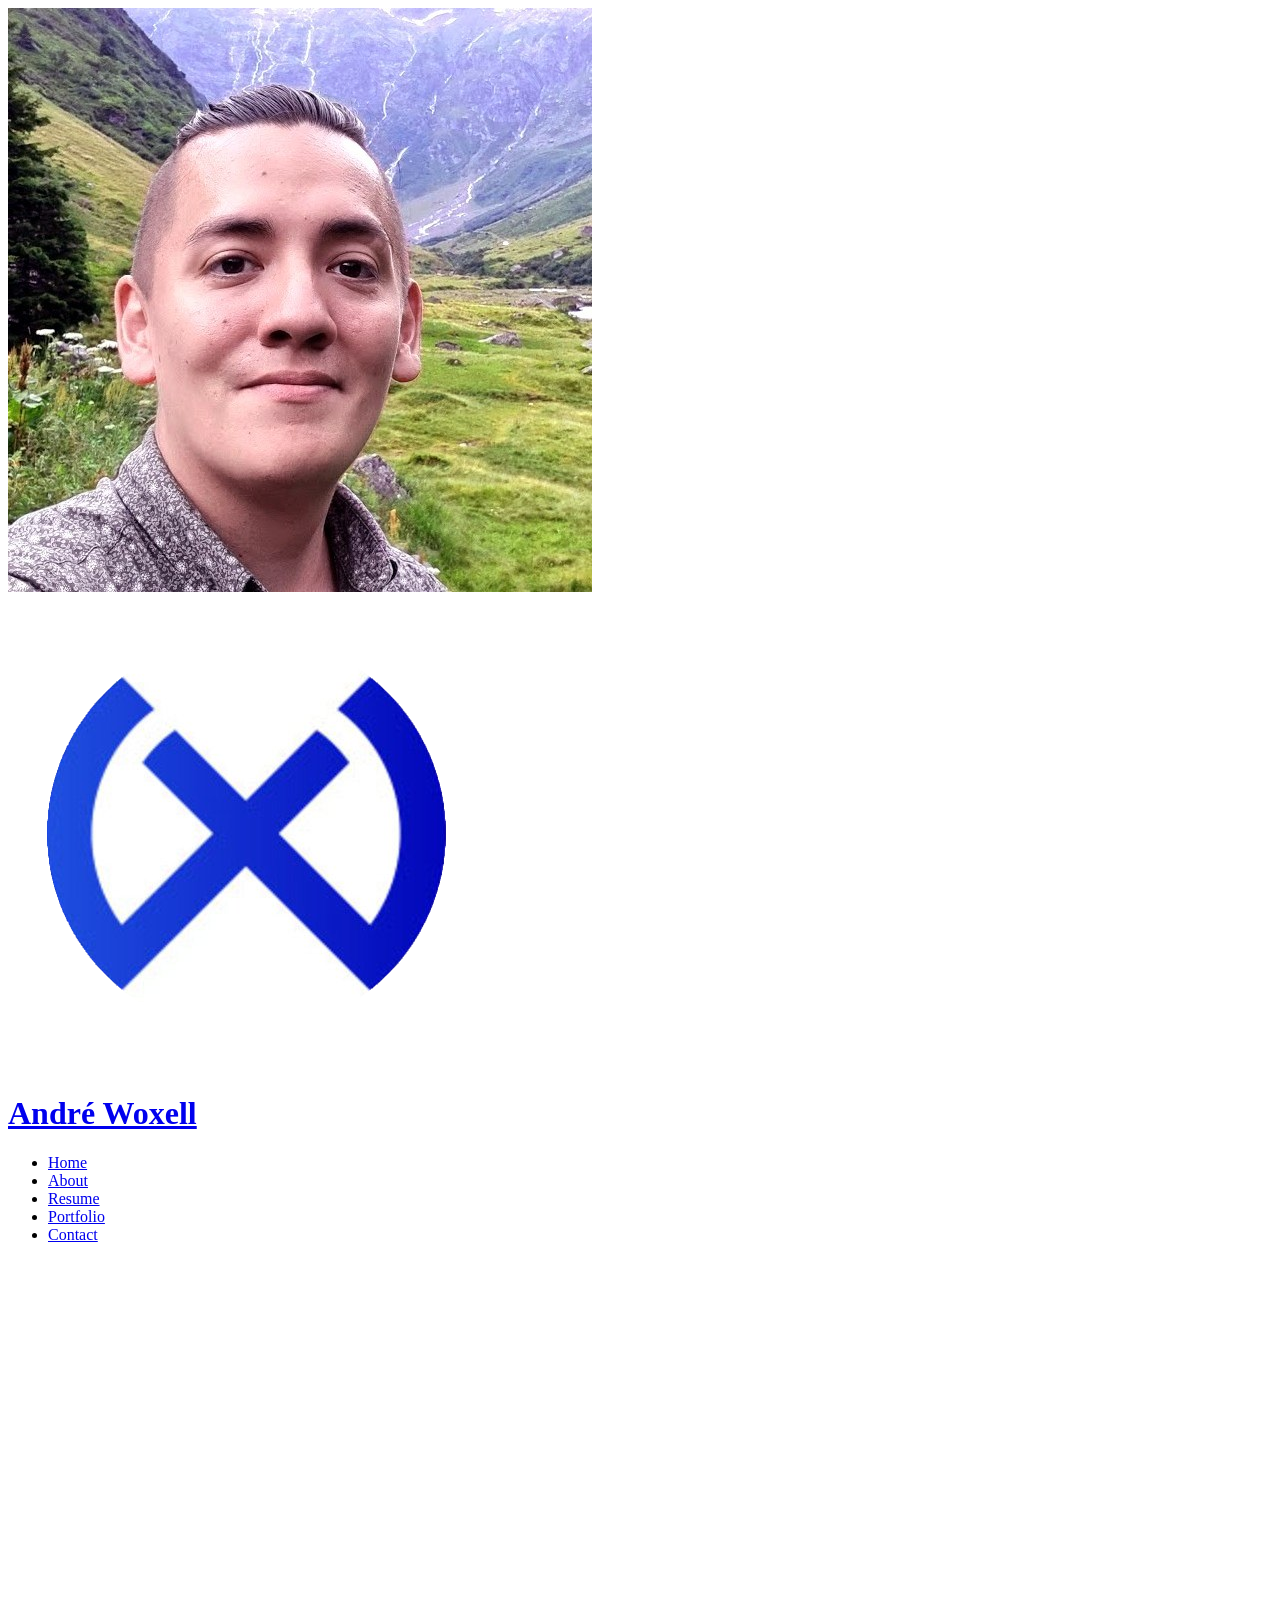
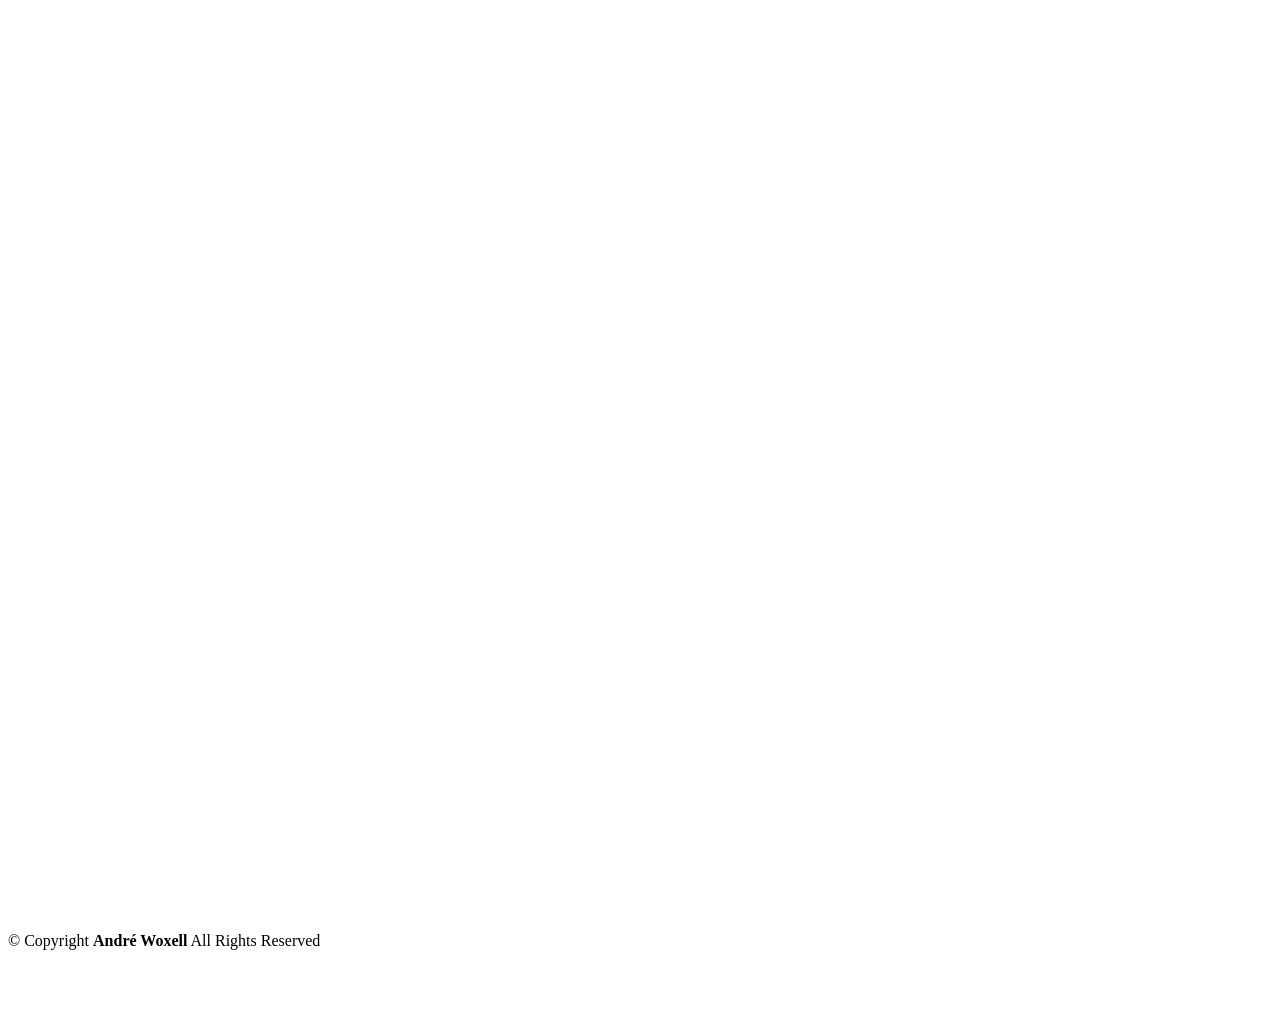
==== commit f9fb2bcd: "Built resume section" ====
--- a/index.html
+++ b/index.html
@@ -306,7 +306,6 @@
         <!-- Section Title -->
         <div class="container section-title" data-aos="fade-up">
             <h2>Resume</h2>
-            <p>This section is still under construction.</p>
         </div><!-- End Section Title -->
 
         <div class="container">
@@ -318,72 +317,69 @@
 
                     <div class="resume-item pb-0">
                         <h4>André Woxell</h4>
-                        <p><em>Innovative and deadline-driven Software Developer with 3+ years of experience designing
-                            and
-                            developing user-centered software from initial concept to final, polished deliverable.</em>
-                        </p>
+                        <p><em>Systems development student with a background in mathematics, physics, and software development. Experienced in teaching, customer service, and technical problem-solving.</em></p>
                         <ul>
-                            <li>Portland par 127,Orlando, FL</li>
-                            <li>(123) 456-7891</li>
-                            <li>alice.barkley@example.com</li>
+                            <li>Malmö, Sweden</li>
+                            <li>+46 (0)76 094 60 02</li>
+                            <li><a href="mailto:andre@woxell.se">andre@woxell.se</a></li>
+                            <li><a href="https://linkedin.com/in/andrewoxell" target="_blank">LinkedIn</a></li>
                         </ul>
-                    </div><!-- Edn Resume Item -->
+                    </div><!-- End Resume Item -->
 
                     <h3 class="resume-title">Education</h3>
+
                     <div class="resume-item">
-                        <h4>Master of Fine Arts &amp; Graphic Design</h4>
-                        <h5>2015 - 2016</h5>
-                        <p><em>Rochester Institute of Technology, Rochester, NY</em></p>
-                        <p>Qui deserunt veniam. Et sed aliquam labore tempore sed quisquam iusto autem sit. Ea vero
-                            voluptatum qui ut dignissimos deleniti nerada porti sand markend</p>
-                    </div><!-- Edn Resume Item -->
+                        <h4>Computer Systems Developer</h4>
+                        <h5>2023 - 2026</h5>
+                        <p><em>Malmö University</em></p>
+                    </div><!-- End Resume Item -->
 
                     <div class="resume-item">
-                        <h4>Bachelor of Fine Arts &amp; Graphic Design</h4>
-                        <h5>2010 - 2014</h5>
-                        <p><em>Rochester Institute of Technology, Rochester, NY</em></p>
-                        <p>Quia nobis sequi est occaecati aut. Repudiandae et iusto quae reiciendis et quis Eius vel
-                            ratione eius unde vitae rerum voluptates asperiores voluptatem Earum molestiae consequatur
-                            neque etlon sader mart dila</p>
-                    </div><!-- Edn Resume Item -->
+                        <h4>Ämneslärarutbildning – Matematik & Fysik</h4>
+                        <h5>2013 - 2018</h5>
+                        <p><em>Malmö University</em></p>
+                    </div><!-- End Resume Item -->
+
+                    <div class="resume-item">
+                        <h4>Gymnasieutbildning – Naturvetenskap </h4>
+                        <h5>2007 - 2010</h5>
+                        <p><em>Pauliskolan, Malmö</em></p>
+                    </div><!-- End Resume Item -->
 
                 </div>
 
                 <div class="col-lg-6" data-aos="fade-up" data-aos-delay="50">
                     <h3 class="resume-title">Professional Experience</h3>
+
                     <div class="resume-item">
-                        <h4>Senior graphic design specialist</h4>
-                        <h5>2019 - Present</h5>
-                        <p><em>Experion, New York, NY </em></p>
+                        <h4>Amanuens</h4>
+                        <h5>08/2024 - 01/2025</h5>
+                        <p><em>Malmö Universitet</em></p>
                         <ul>
-                            <li>Lead in the design, development, and implementation of the graphic, layout, and
-                                production communication materials
-                            </li>
-                            <li>Delegate tasks to the 7 members of the design team and provide counsel on all aspects of
-                                the project.
-                            </li>
-                            <li>Supervise the assessment of all graphic materials in order to ensure quality and
-                                accuracy of the design
-                            </li>
-                            <li>Oversee the efficient use of production project budgets ranging from $2,000 - $25,000
-                            </li>
+                            <li>Teaching assistant for courses in Object-Oriented Programming and Introduction to Computer Science.</li>
                         </ul>
-                    </div><!-- Edn Resume Item -->
+                    </div><!-- End Resume Item -->
 
                     <div class="resume-item">
-                        <h4>Graphic design specialist</h4>
-                        <h5>2017 - 2018</h5>
-                        <p><em>Stepping Stone Advertising, New York, NY</em></p>
+                        <h4>Kundservicemedarbetare</h4>
+                        <h5>06/2018 - 08/2023</h5>
+                        <p><em>PostNord Sverige AB, Malmö</em></p>
                         <ul>
-                            <li>Developed numerous marketing programs (logos, brochures,infographics, presentations, and
-                                advertisements).
-                            </li>
-                            <li>Managed up to 5 projects or tasks at a given time while under pressure</li>
-                            <li>Recommended and consulted with clients on the most appropriate graphic design</li>
-                            <li>Created 4+ design presentations and proposals a month for clients and account managers
-                            </li>
+                            <li>Customer support for private individuals and businesses.</li>
+                            <li>Second-line support for first-line agents.</li>
+                            <li>Trainer for new employees.</li>
+                            <li>Handled customer service for Direct Mail & Direct Mail Premium.</li>
                         </ul>
-                    </div><!-- Edn Resume Item -->
+                    </div><!-- End Resume Item -->
+
+                    <div class="resume-item">
+                        <h4>Studiecoach</h4>
+                        <h5>06/2014 - 10/2018</h5>
+                        <p><em>My Academy, Malmö</em></p>
+                        <ul>
+                            <li>Part-time private tutor in mathematics and physics for high school students.</li>
+                        </ul>
+                    </div><!-- End Resume Item -->
 
                 </div>
 
@@ -392,6 +388,7 @@
         </div>
 
     </section><!-- /Resume Section -->
+
 
     <!-- Portfolio Section -->
     <section id="portfolio" class="portfolio section light-background">
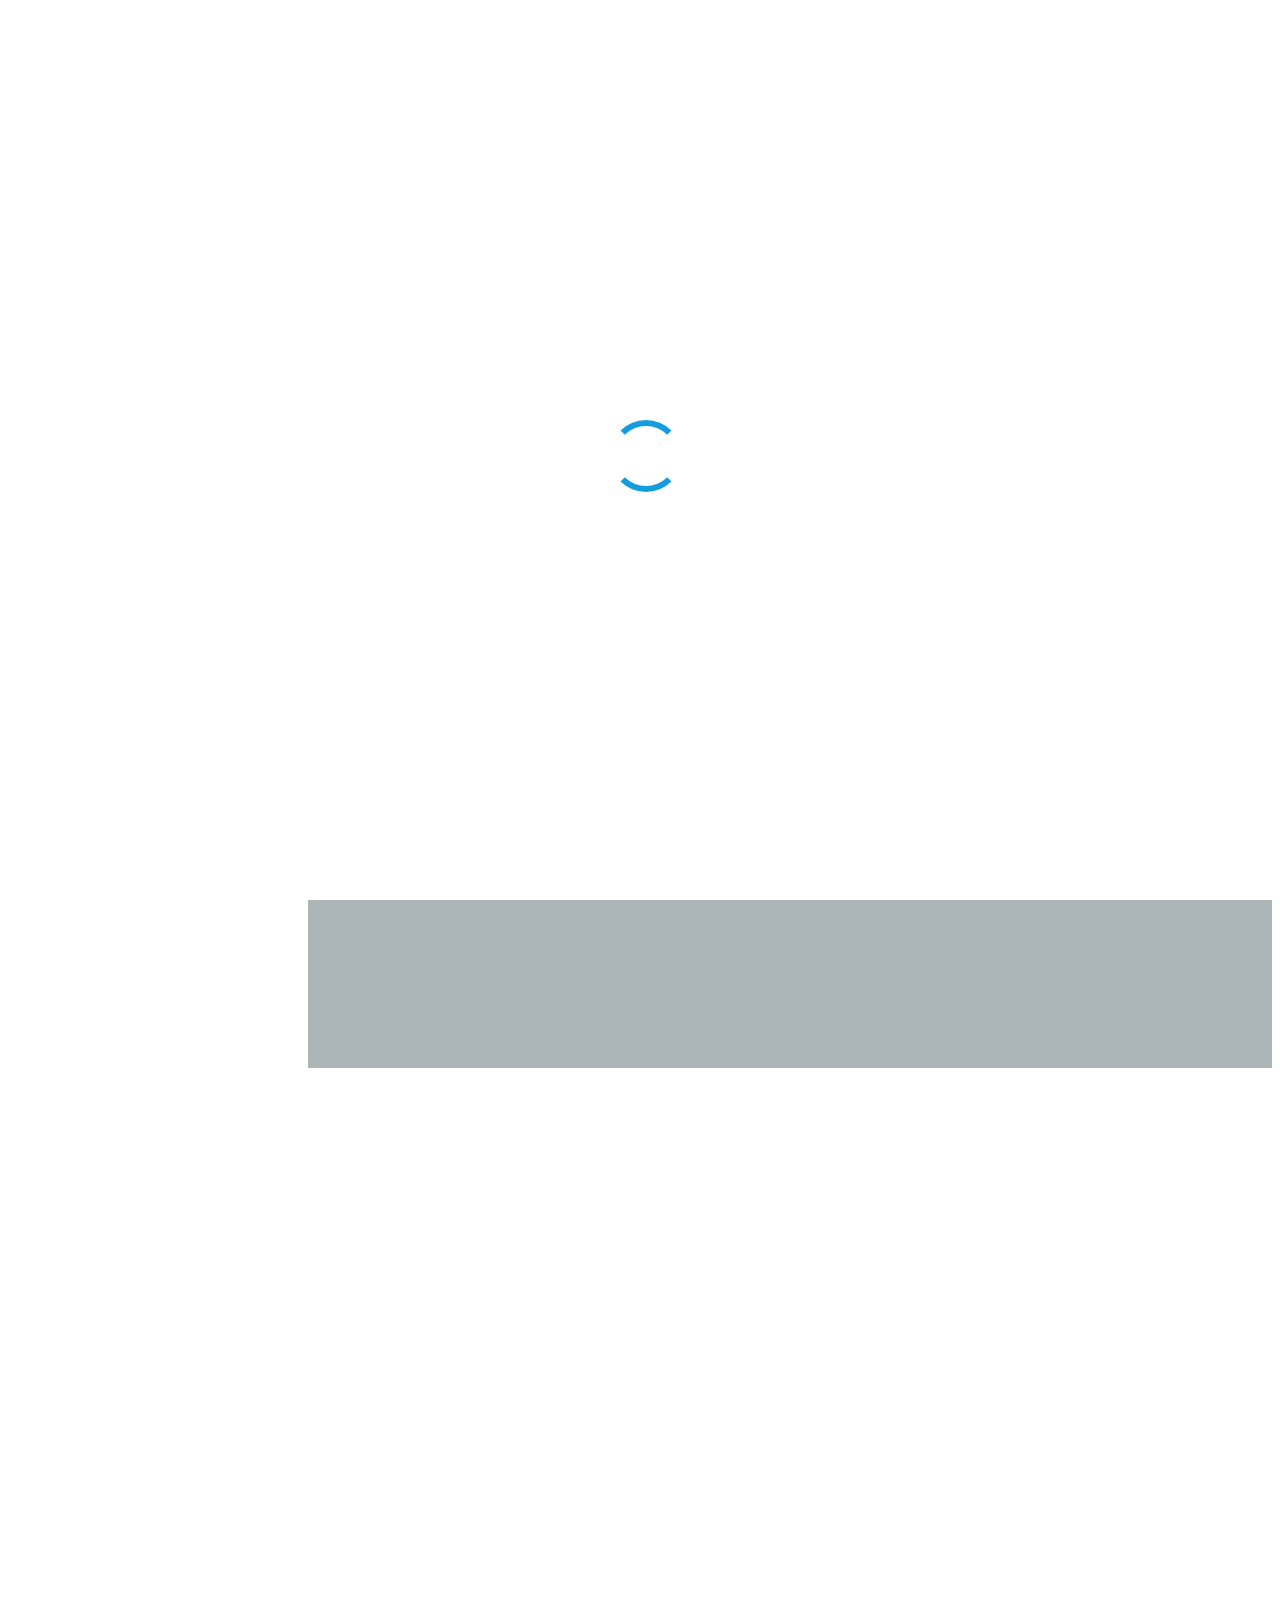
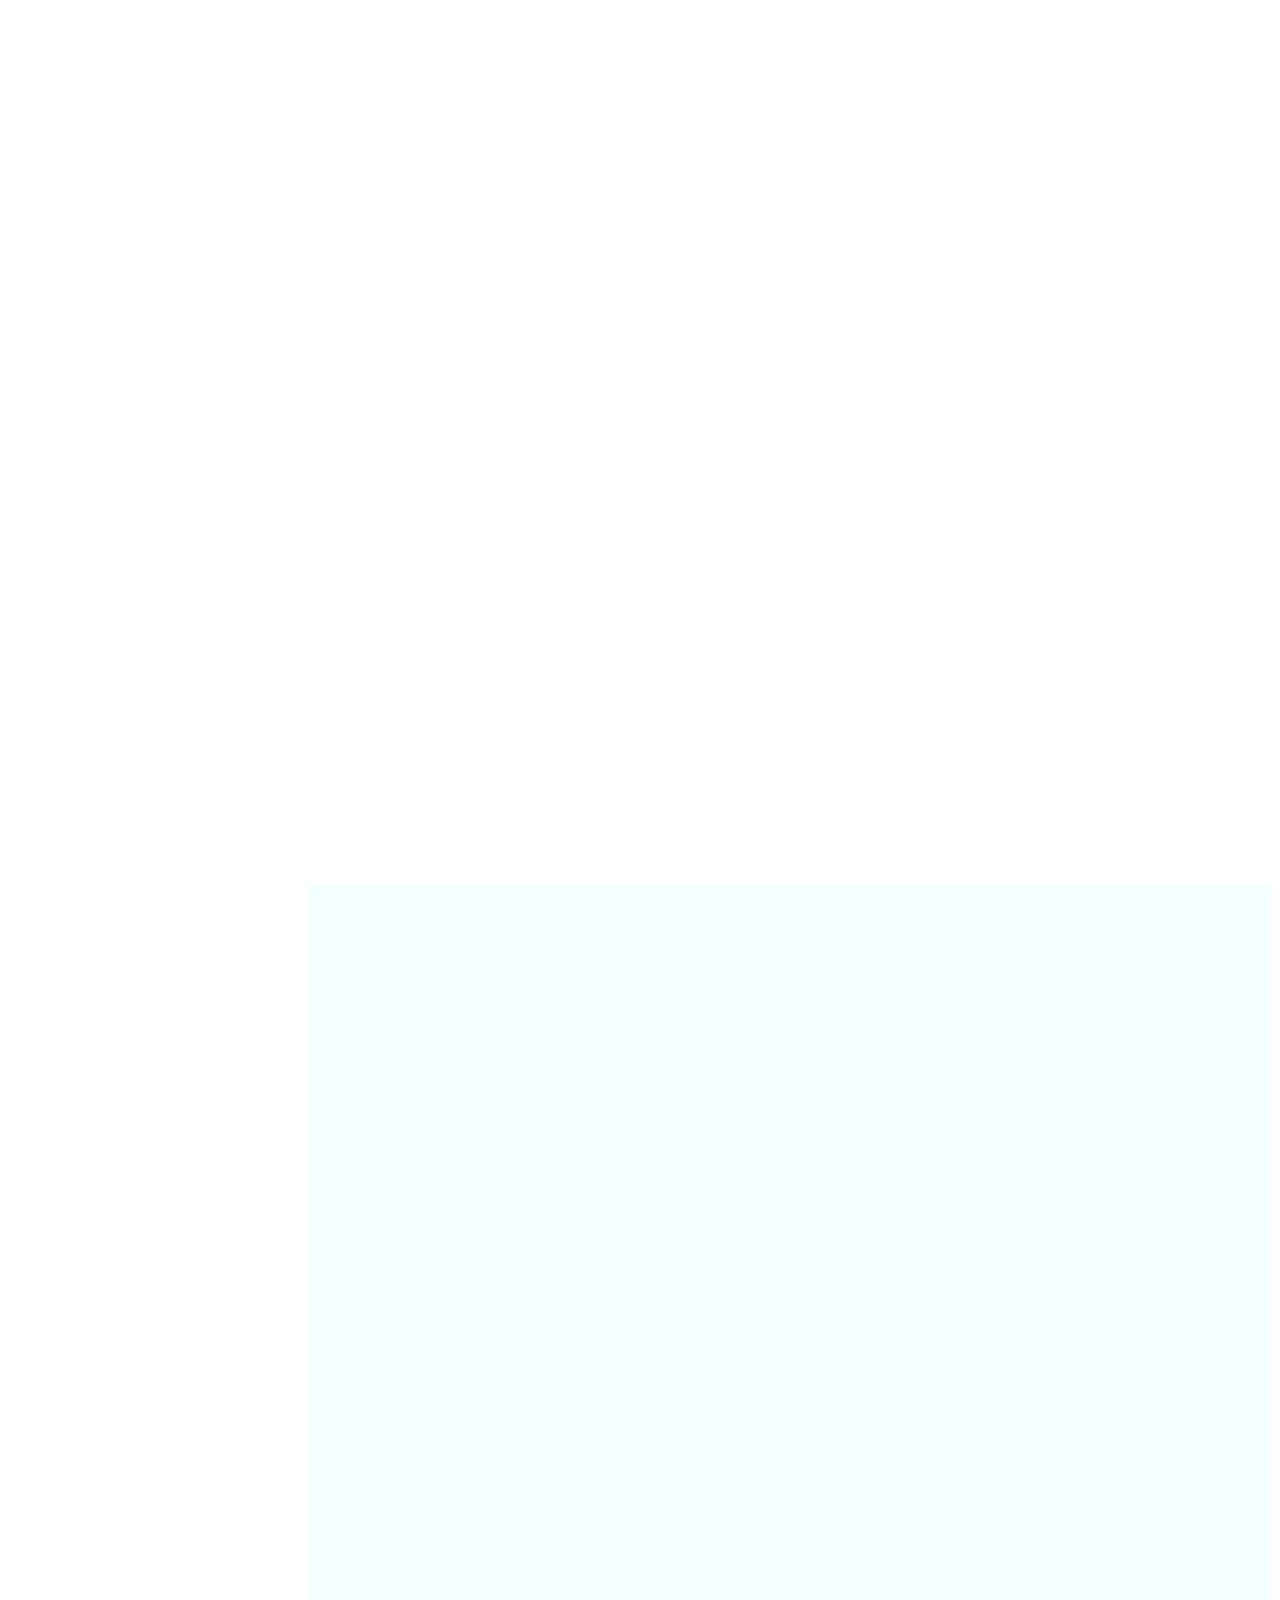
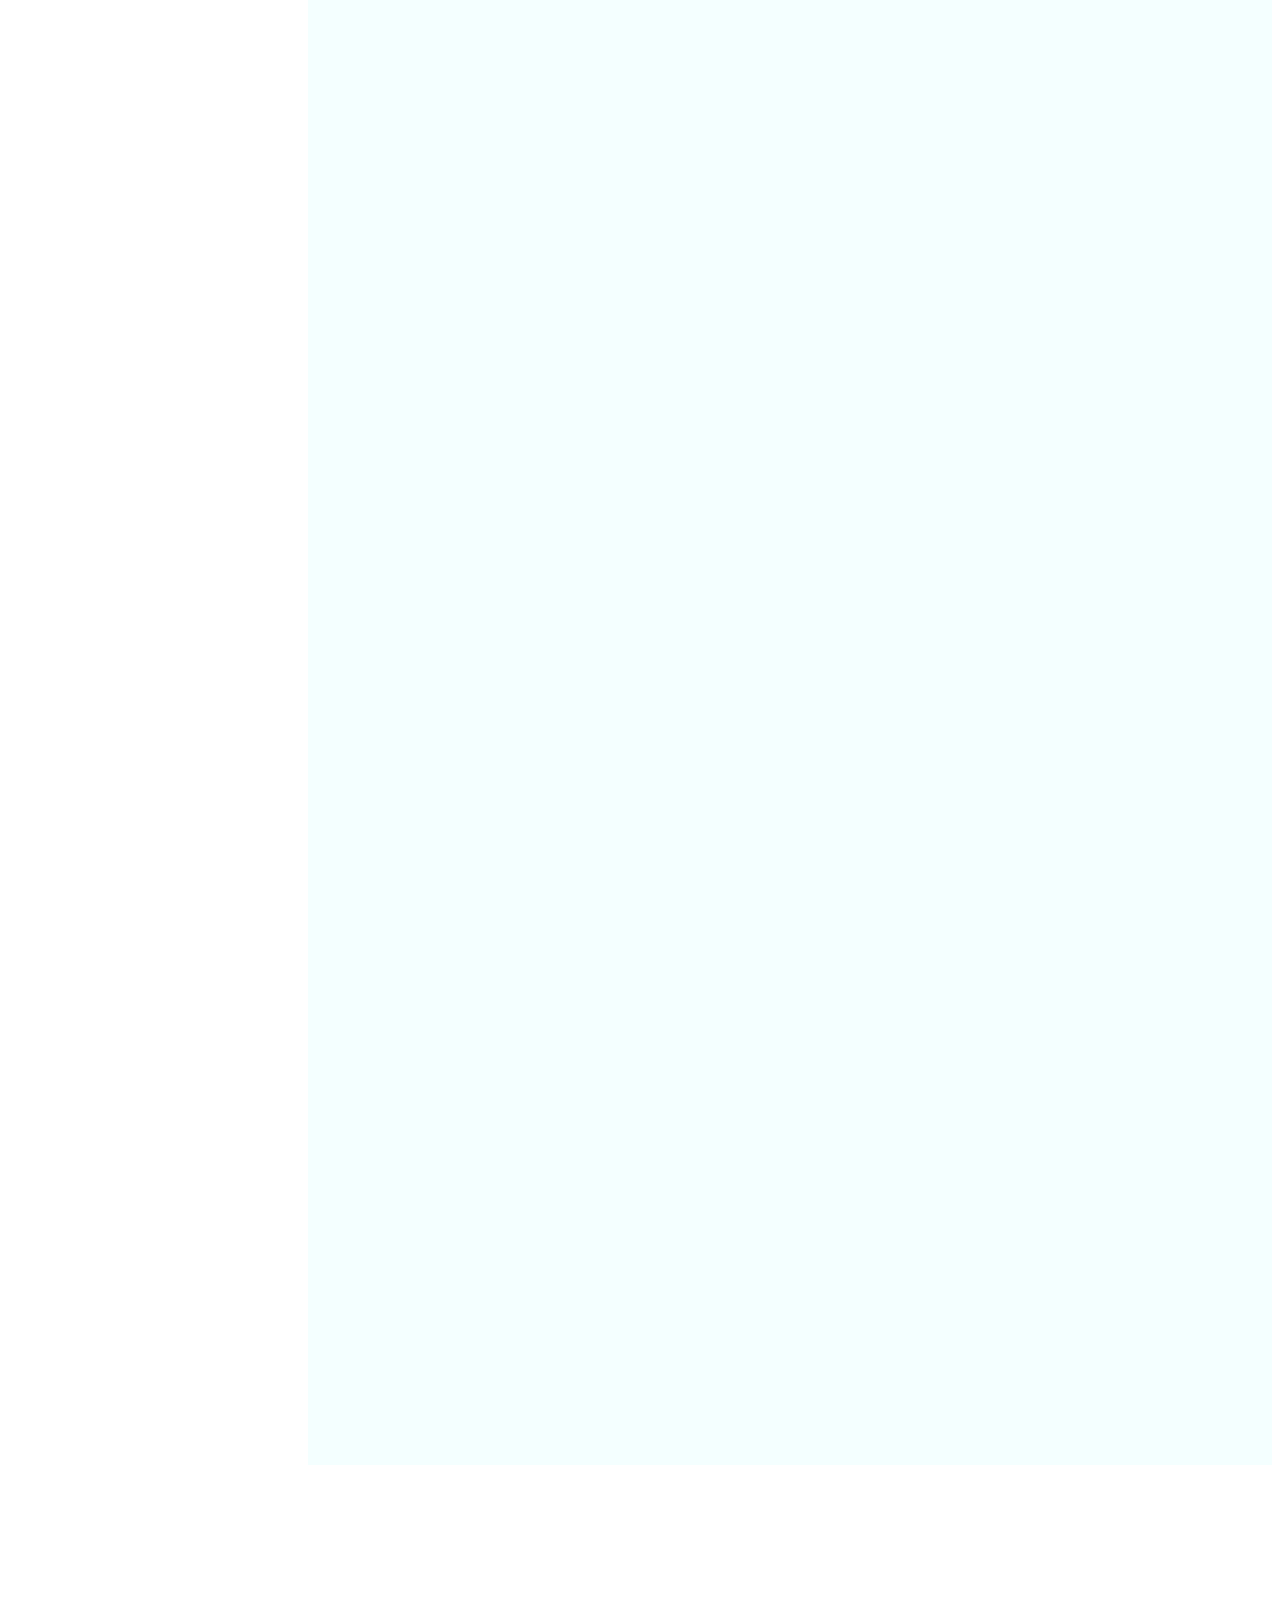
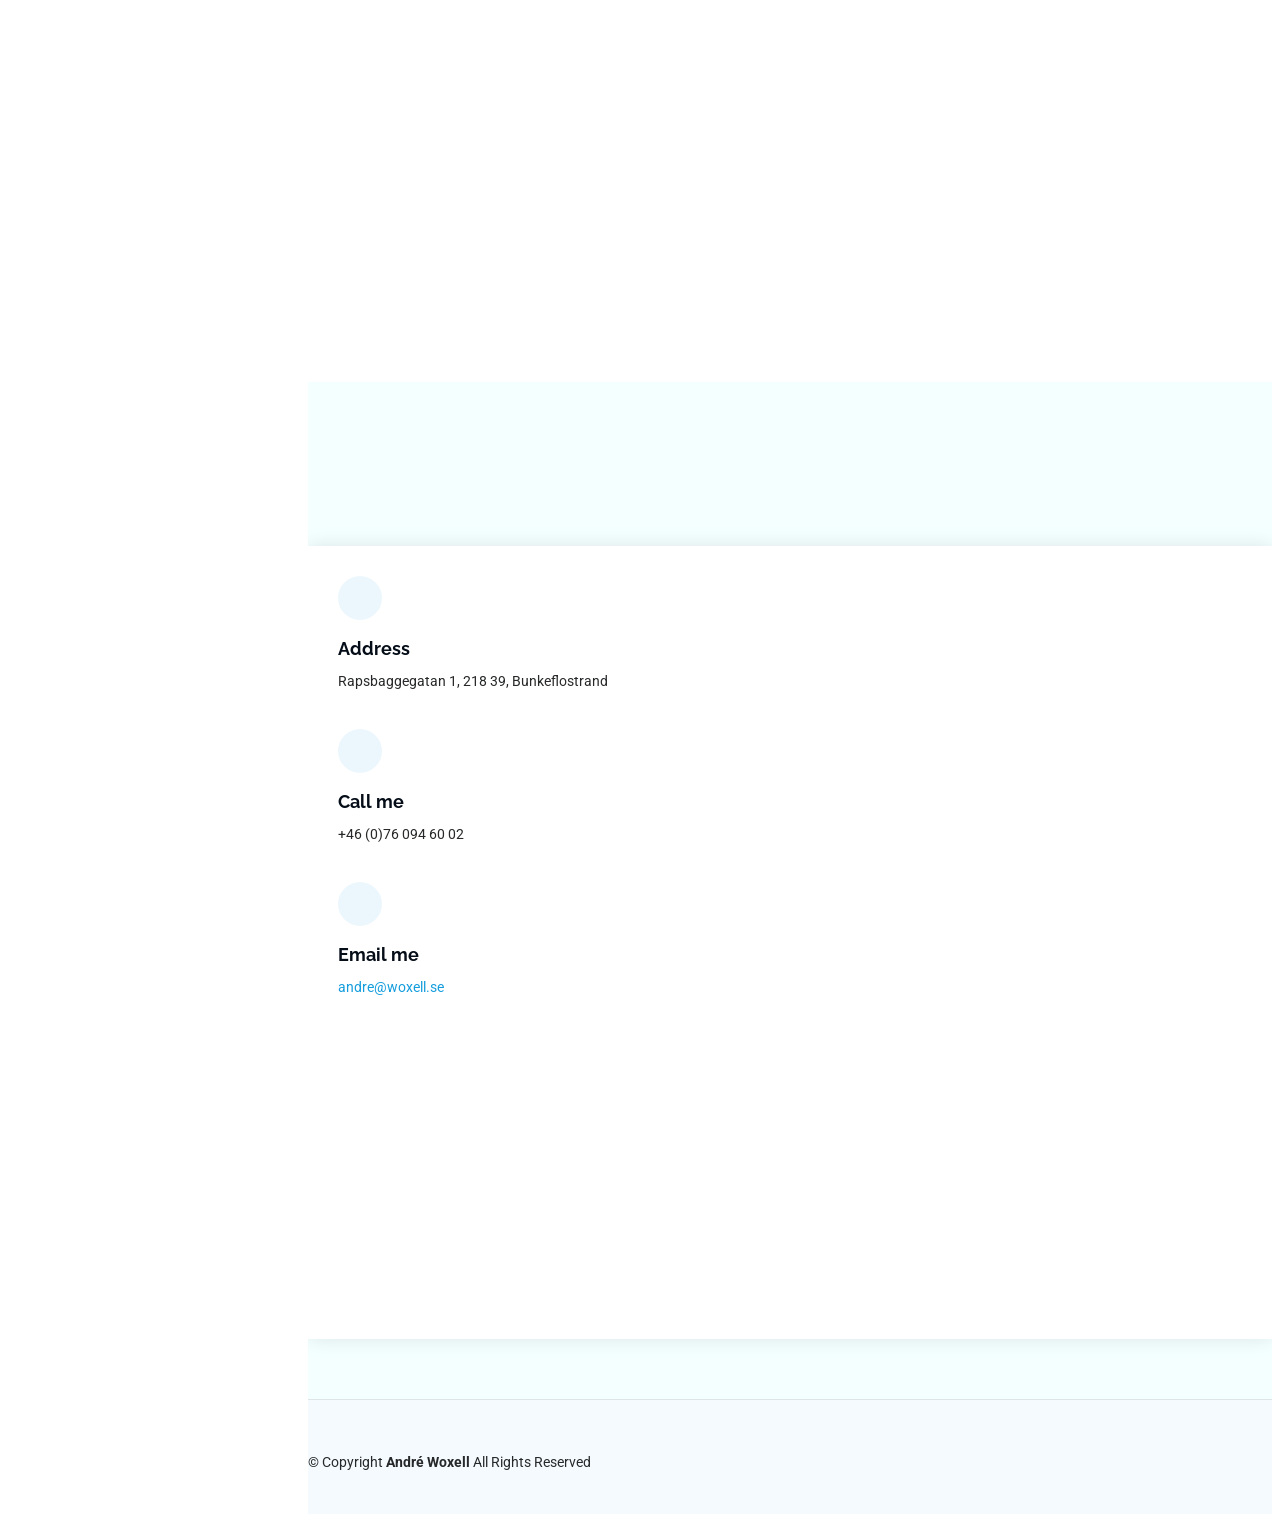
==== commit 14d7a21d: "More desciptions in resume, new logo, better frame around pfp" ====
--- a/index.html
+++ b/index.html
@@ -125,7 +125,7 @@
                 pedagogical, and communication skills that now help me approach development with structure and clarity.
                 <br><br>
                 I enjoy learning new things, tackling challenges, and building meaningful solutions. Feel free to check
-                out my projects or get in touch!</p>
+                out my projects or get in touch! <br><br></p>
         </div><!-- End Section Title -->
 
         <div class="container" data-aos="fade-up" data-aos-delay="50">
@@ -135,7 +135,7 @@
                     <img src="assets/img/pfp.jpg" class="img-fluid" alt="">
                 </div>
                 <div class="col-lg-8 content">
-                    <h2>Systemutvecklare / Software Engineer.</h2>
+                    <h2>Systemutvecklare | Software Engineer.</h2>
                     <p class="fst-italic py-3">
                         Currently studying at Malmö University. Expected graduation in June 2026.
                     </p>
@@ -332,18 +332,21 @@
                         <h4>Computer Systems Developer</h4>
                         <h5>2023 - 2026</h5>
                         <p><em>Malmö University</em></p>
+                        <p>Studying various aspects of software development, including object-oriented programming, web development, databases, and software engineering principles. Engaged in hands-on projects and collaborative work to build practical skills.</p>
                     </div><!-- End Resume Item -->
 
                     <div class="resume-item">
                         <h4>Ämneslärarutbildning – Matematik & Fysik</h4>
                         <h5>2013 - 2018</h5>
                         <p><em>Malmö University</em></p>
+                        <p>Teacher education program focused on mathematics and physics at upper secondary level (Gymnasienivå). Developed strong pedagogical skills and gained experience in classroom management and curriculum development.</p>
                     </div><!-- End Resume Item -->
 
                     <div class="resume-item">
-                        <h4>Gymnasieutbildning – Naturvetenskap </h4>
+                        <h4>Gymnasieutbildning – Naturvetenskap</h4>
                         <h5>2007 - 2010</h5>
                         <p><em>Pauliskolan, Malmö</em></p>
+                        <p>Studied natural sciences with a focus on mathematics, and computer science. Developed a solid foundation in scientific principles and analytical thinking.</p>
                     </div><!-- End Resume Item -->
 
                 </div>
@@ -356,7 +359,9 @@
                         <h5>08/2024 - 01/2025</h5>
                         <p><em>Malmö Universitet</em></p>
                         <ul>
-                            <li>Teaching assistant for courses in Object-Oriented Programming and Introduction to Computer Science.</li>
+                            <li>Assisted in teaching courses in Object-Oriented Programming and Introduction to Computer Science.</li>
+                            <li>Provided support to students during lab sessions and office hours.</li>
+                            <li>Graded assignments and exams, and provided feedback to students.</li>
                         </ul>
                     </div><!-- End Resume Item -->
 
@@ -365,10 +370,10 @@
                         <h5>06/2018 - 08/2023</h5>
                         <p><em>PostNord Sverige AB, Malmö</em></p>
                         <ul>
-                            <li>Customer support for private individuals and businesses.</li>
-                            <li>Second-line support for first-line agents.</li>
-                            <li>Trainer for new employees.</li>
-                            <li>Handled customer service for Direct Mail & Direct Mail Premium.</li>
+                            <li>Provided customer support for private individuals and businesses, resolving inquiries and issues efficiently.</li>
+                            <li>Handled second-line support for first-line agents, offering advanced troubleshooting and solutions.</li>
+                            <li>Trained new employees, ensuring they were well-prepared to handle customer interactions.</li>
+                            <li>Managed customer service for Direct Mail & Direct Mail Premium, ensuring high levels of customer satisfaction.</li>
                         </ul>
                     </div><!-- End Resume Item -->
 
@@ -377,7 +382,9 @@
                         <h5>06/2014 - 10/2018</h5>
                         <p><em>My Academy, Malmö</em></p>
                         <ul>
-                            <li>Part-time private tutor in mathematics and physics for high school students.</li>
+                            <li>Provided part-time private tutoring in mathematics and physics for high school students.</li>
+                            <li>Developed personalized lesson plans to meet the individual needs of students.</li>
+                            <li>Helped students improve their understanding of complex concepts and achieve academic success.</li>
                         </ul>
                     </div><!-- End Resume Item -->
 
@@ -687,14 +694,14 @@
 <!--            <p>I hope my website has piqued your interest. I am always eager to hear from you, so feel free to contact me!</p>-->
         </div>
 
-        <div class="container" data-aos="fade-up" data-aos-delay="50">
+        <div class="container">
 
             <div class="row gy-4">
 
                 <div class="col-lg-5">
 
                     <div class="info-wrap">
-                        <div class="info-item d-flex" data-aos="fade-up" data-aos-delay="200">
+                        <div class="info-item d-flex" >
                             <i class="bi bi-geo-alt flex-shrink-0"></i>
                             <div>
                                 <h3>Address</h3>
@@ -702,7 +709,7 @@
                             </div>
                         </div><!-- End Info Item -->
 
-                        <div class="info-item d-flex" data-aos="fade-up" data-aos-delay="300">
+                        <div class="info-item d-flex" >
                             <i class="bi bi-telephone flex-shrink-0"></i>
                             <div>
                                 <h3>Call me</h3>
@@ -710,7 +717,7 @@
                             </div>
                         </div><!-- End Info Item -->
 
-                        <div class="info-item d-flex" data-aos="fade-up" data-aos-delay="400">
+                        <div class="info-item d-flex" >
                             <i class="bi bi-envelope flex-shrink-0"></i>
                             <div>
                                 <h3>Email me</h3>
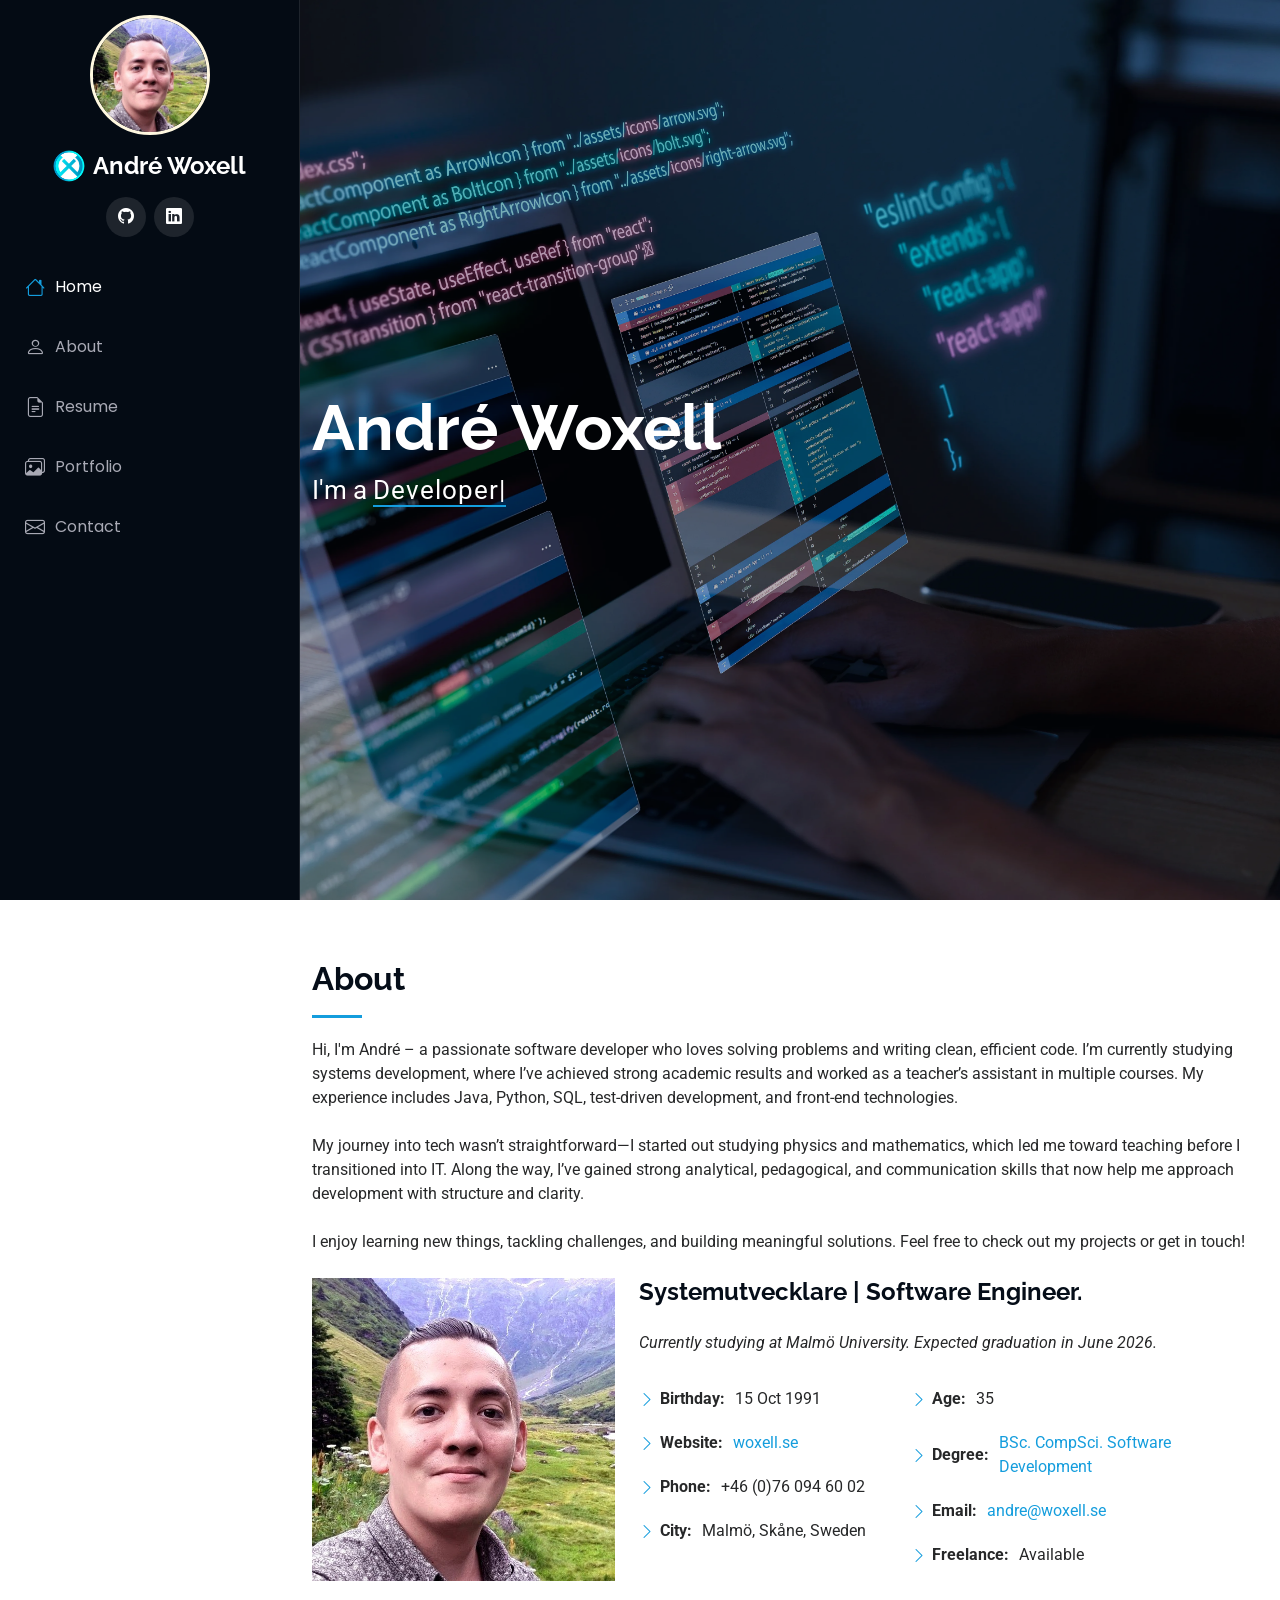
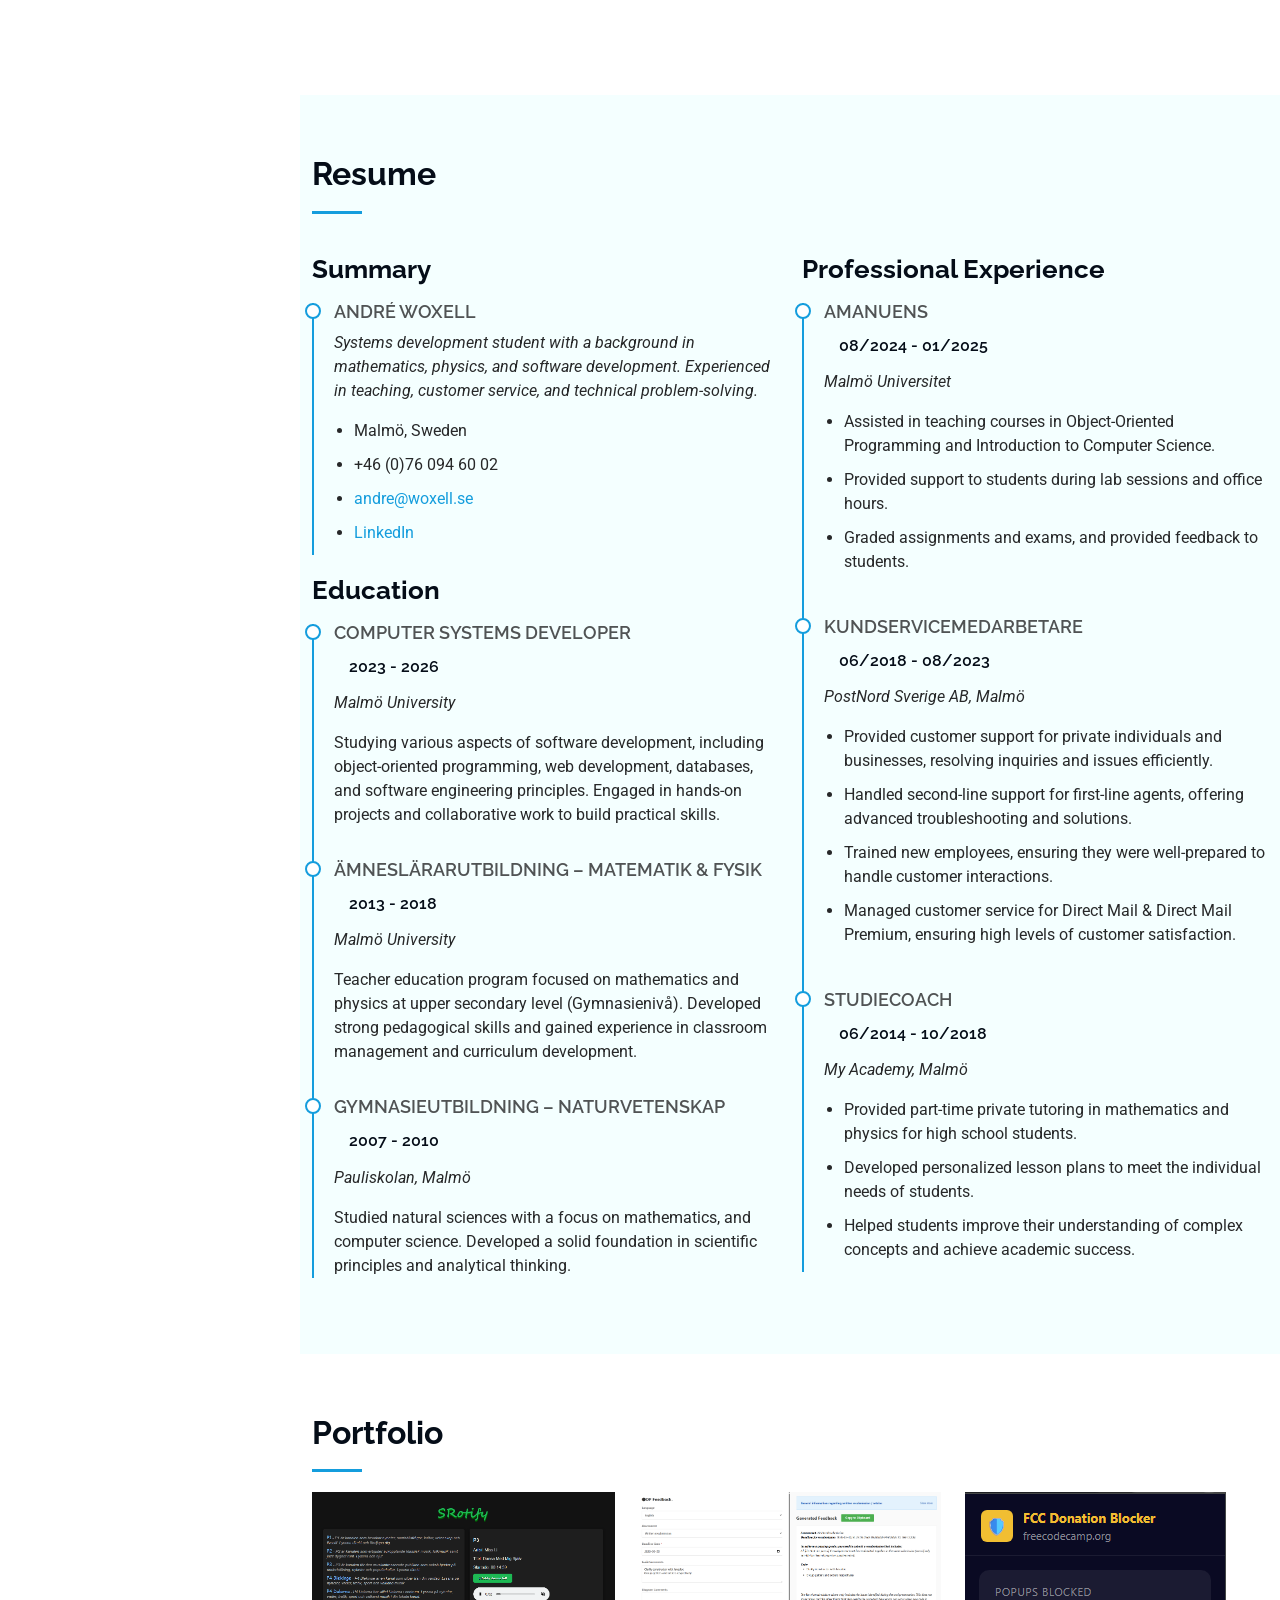
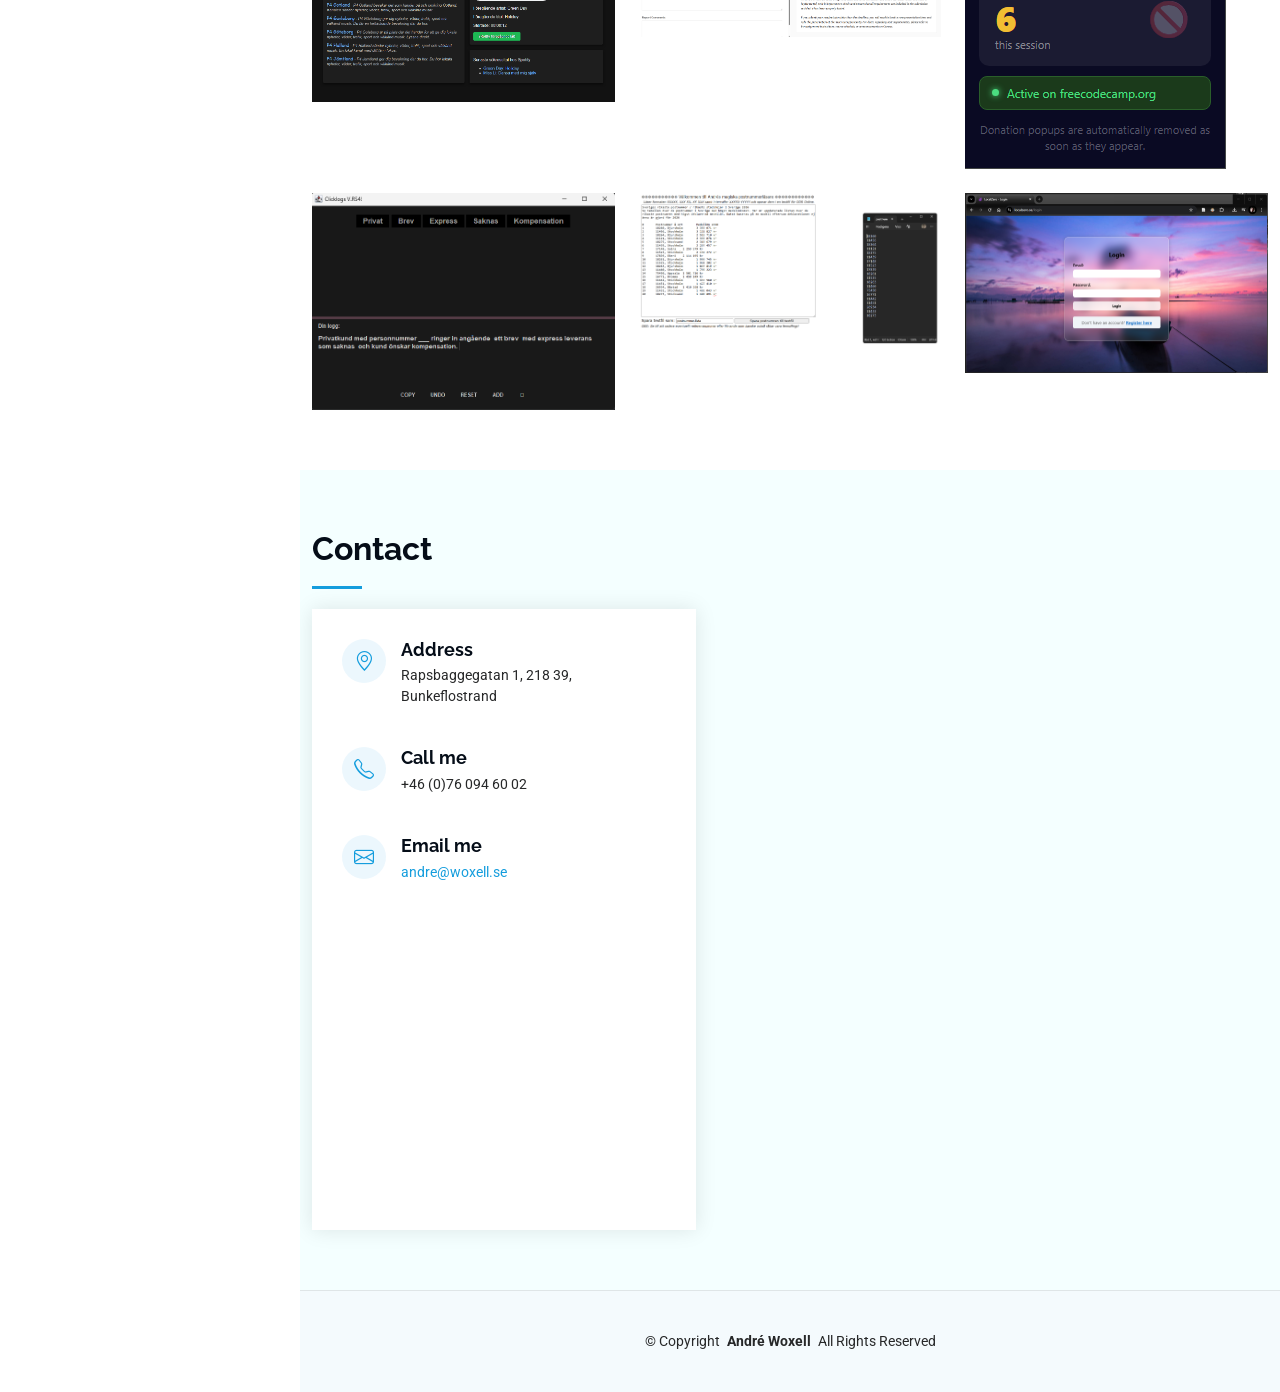
==== commit 5839c4d9: "Remove .idea configs and remove unused assets Also begin filling out portfolio" ====
--- a/index.html
+++ b/index.html
@@ -15,749 +15,477 @@
     <!-- Fonts -->
     <link href="https://fonts.googleapis.com" rel="preconnect">
     <link href="https://fonts.gstatic.com" rel="preconnect" crossorigin>
-    <link href="https://fonts.googleapis.com/css2?family=Roboto:ital,wght@0,100;0,300;0,400;0,500;0,700;0,900;1,100;1,300;1,400;1,500;1,700;1,900&family=Poppins:ital,wght@0,100;0,200;0,300;0,400;0,500;0,600;0,700;0,800;0,900;1,100;1,200;1,300;1,400;1,500;1,600;1,700;1,800;1,900&family=Raleway:ital,wght@0,100;0,200;0,300;0,400;0,500;0,600;0,700;0,800;0,900;1,100;1,200;1,300;1,400;1,500;1,600;1,700;1,800;1,900&display=swap"
-          rel="stylesheet">
+    <link
+        href="https://fonts.googleapis.com/css2?family=Roboto:ital,wght@0,100;0,300;0,400;0,500;0,700;0,900;1,100;1,300;1,400;1,500;1,700;1,900&family=Poppins:ital,wght@0,100;0,200;0,300;0,400;0,500;0,600;0,700;0,800;0,900;1,100;1,200;1,300;1,400;1,500;1,600;1,700;1,800;1,900&family=Raleway:ital,wght@0,100;0,200;0,300;0,400;0,500;0,600;0,700;0,800;0,900;1,100;1,200;1,300;1,400;1,500;1,600;1,700;1,800;1,900&display=swap"
+        rel="stylesheet">
 
     <!-- Stylesheets -->
-    <link href="assets/vendor/bootstrap/css/bootstrap.min.css" rel="stylesheet">
-    <link href="assets/vendor/bootstrap-icons/bootstrap-icons.css" rel="stylesheet">
-    <link href="assets/vendor/aos/aos.css" rel="stylesheet">
-    <link href="assets/vendor/glightbox/css/glightbox.min.css" rel="stylesheet">
-    <link href="assets/vendor/swiper/swiper-bundle.min.css" rel="stylesheet">
+    <link href="https://cdn.jsdelivr.net/npm/bootstrap@5.3.8/dist/css/bootstrap.min.css" rel="stylesheet"
+        integrity="sha384-sRIl4kxILFvY47J16cr9ZwB07vP4J8+LH7qKQnuqkuIAvNWLzeN8tE5YBujZqJLB" crossorigin="anonymous">
     <link href="assets/css/main.css" rel="stylesheet">
+    <link href="assets/aos/aos.css" rel="stylesheet">
+    <link href="assets/bootstrap-icons/bootstrap-icons.css" rel="stylesheet">
+
 
     <!-- Scripts -->
-    <script src="assets/vendor/bootstrap/js/bootstrap.bundle.min.js" defer></script>
-    <script src="assets/vendor/php-email-form/validate.js" defer></script>
-    <script src="assets/vendor/aos/aos.js" defer></script>
-    <script src="assets/vendor/typed.js/typed.umd.js" defer></script>
-    <script src="assets/vendor/purecounter/purecounter_vanilla.js" defer></script>
-    <script src="assets/vendor/waypoints/noframework.waypoints.js" defer></script>
-    <script src="assets/vendor/glightbox/js/glightbox.min.js" defer></script>
-    <script src="assets/vendor/imagesloaded/imagesloaded.pkgd.min.js" defer></script>
-    <script src="assets/vendor/isotope-layout/isotope.pkgd.min.js" defer></script>
-    <script src="assets/vendor/swiper/swiper-bundle.min.js" defer></script>
-
-    <!-- Main JS File -->
+
+    <script src="https://cdn.jsdelivr.net/npm/bootstrap@5.3.8/dist/js/bootstrap.bundle.min.js"
+        integrity="sha384-FKyoEForCGlyvwx9Hj09JcYn3nv7wiPVlz7YYwJrWVcXK/BmnVDxM+D2scQbITxI"
+        crossorigin="anonymous"></script>
+    <script src="assets/scripts/typed.umd.js" defer></script>
+    <script src="assets/aos/aos.js" defer></script>
     <script src="assets/scripts/main.js" defer></script>
 </head>
 
 <body class="index-page">
 
-<header id="header" class="header dark-background d-flex flex-column">
-    <i class="header-toggle d-xl-none bi bi-list"></i>
-
-    <div class="profile-img">
-        <img src="assets/img/pfp.jpg" alt="" class="img-fluid rounded-circle">
-    </div>
-
-    <a href="index.html" class="logo d-flex align-items-center justify-content-center">
-        <img src="assets/img/logo.png" alt="">
-        <h1 class="sitename">André Woxell</h1>
-    </a>
-
-    <div class="social-links text-center">
-        <a href="https://github.com/Woxell/" class="github" target="_blank"><i class="bi bi-github"></i></a>
-        <a href="https://www.linkedin.com/in/andrewoxell/" class="linkedin" target="_blank"><i class="bi bi-linkedin"></i></a>
-    </div>
-
-    <nav id="navmenu" class="navmenu">
-        <ul>
-            <li><a href="#hero" class="active"><i class="bi bi-house navicon"></i>Home</a></li>
-            <li><a href="#about"><i class="bi bi-person navicon"></i> About</a></li>
-            <li><a href="#resume"><i class="bi bi-file-earmark-text navicon"></i> Resume</a></li>
-            <li><a href="#portfolio"><i class="bi bi-images navicon"></i> Portfolio</a></li>
-<!--            <li class="dropdown"><a href="#"><i class="bi bi-menu-button navicon"></i> <span>Dropdown</span> <i-->
-<!--                    class="bi bi-chevron-down toggle-dropdown"></i></a>-->
-<!--                <ul>-->
-<!--                    <li><a href="#">Dropdown 1</a></li>-->
-<!--                    <li class="dropdown"><a href="#"><span>Deep Dropdown</span> <i-->
-<!--                            class="bi bi-chevron-down toggle-dropdown"></i></a>-->
-<!--                        <ul>-->
-<!--                            <li><a href="#">Deep Dropdown 1</a></li>-->
-<!--                            <li><a href="#">Deep Dropdown 2</a></li>-->
-<!--                            <li><a href="#">Deep Dropdown 3</a></li>-->
-<!--                            <li><a href="#">Deep Dropdown 4</a></li>-->
-<!--                            <li><a href="#">Deep Dropdown 5</a></li>-->
-<!--                        </ul>-->
-<!--                    </li>-->
-<!--                    <li><a href="#">Dropdown 2</a></li>-->
-<!--                    <li><a href="#">Dropdown 3</a></li>-->
-<!--                    <li><a href="#">Dropdown 4</a></li>-->
-<!--                </ul>-->
-<!--            </li>-->
-            <li><a href="#contact"><i class="bi bi-envelope navicon"></i> Contact</a></li>
-        </ul>
-    </nav>
-
-</header>
-
-<main class="main">
-
-    <!-- Hero Section -->
-    <section id="hero" class="hero section dark-background">
-
-        <img src="assets/img/banner.png" alt="" data-aos="fade-in" class="">
-
-        <div class="container" data-aos="fade-up" data-aos-delay="50">
-            <h2>André Woxell</h2>
-            <p>I'm a <span class="typed"
-                           data-typed-items="Developer, Problem Solver, Creative Madman"></span><span
-                    class="typed-cursor typed-cursor--blink" aria-hidden="true"></span><span
-                    class="typed-cursor typed-cursor--blink" aria-hidden="true"></span></p>
+    <header id="header" class="header dark-background d-flex flex-column">
+        <i class="header-toggle d-xl-none bi bi-list"></i>
+
+        <div class="profile-img">
+            <img src="assets/img/pfp.jpg" alt="" class="img-fluid rounded-circle">
         </div>
 
-    </section><!-- /Hero Section -->
-
-    <!-- About Section -->
-    <section id="about" class="about section">
-
-        <!-- Section Title -->
-        <div class="container section-title" data-aos="fade-up">
-            <h2>About</h2>
-            <p>Hi, I'm André – a passionate software developer who loves solving problems and writing clean, efficient
-                code. I’m currently studying systems development, where I’ve achieved strong academic results and worked
-                as a
-                teacher’s assistant in multiple courses. My experience includes Java, Python, SQL, test-driven
-                development, and front-end technologies. <br><br>
-                My journey into tech wasn’t straightforward—I started out studying physics and mathematics, which led me
-                toward teaching before I transitioned into IT. Along the way, I’ve gained strong analytical,
-                pedagogical, and communication skills that now help me approach development with structure and clarity.
-                <br><br>
-                I enjoy learning new things, tackling challenges, and building meaningful solutions. Feel free to check
-                out my projects or get in touch! <br><br></p>
-        </div><!-- End Section Title -->
-
-        <div class="container" data-aos="fade-up" data-aos-delay="50">
-
-            <div class="row gy-4 justify-content-center">
-                <div class="col-lg-4">
-                    <img src="assets/img/pfp.jpg" class="img-fluid" alt="">
+        <a href="index.html" class="logo d-flex align-items-center justify-content-center">
+            <img src="assets/img/logo.png" alt="">
+            <h1 class="sitename">André Woxell</h1>
+        </a>
+
+        <div class="social-links text-center">
+            <a href="https://github.com/Woxell/" class="github" target="_blank"><i class="bi bi-github"></i></a>
+            <a href="https://www.linkedin.com/in/andrewoxell/" class="linkedin" target="_blank"><i
+                    class="bi bi-linkedin"></i></a>
+        </div>
+
+        <nav id="navmenu" class="navmenu">
+            <ul>
+                <li><a href="#hero" class="active"><i class="bi bi-house navicon"></i>Home</a></li>
+                <li><a href="#about"><i class="bi bi-person navicon"></i> About</a></li>
+                <li><a href="#resume"><i class="bi bi-file-earmark-text navicon"></i> Resume</a></li>
+                <li><a href="#portfolio"><i class="bi bi-images navicon"></i> Portfolio</a></li>
+                <!--            <li class="dropdown"><a href="#"><i class="bi bi-menu-button navicon"></i> <span>Dropdown</span> <i-->
+                <!--                    class="bi bi-chevron-down toggle-dropdown"></i></a>-->
+                <!--                <ul>-->
+                <!--                    <li><a href="#">Dropdown 1</a></li>-->
+                <!--                    <li class="dropdown"><a href="#"><span>Deep Dropdown</span> <i-->
+                <!--                            class="bi bi-chevron-down toggle-dropdown"></i></a>-->
+                <!--                        <ul>-->
+                <!--                            <li><a href="#">Deep Dropdown 1</a></li>-->
+                <!--                            <li><a href="#">Deep Dropdown 2</a></li>-->
+                <!--                            <li><a href="#">Deep Dropdown 3</a></li>-->
+                <!--                            <li><a href="#">Deep Dropdown 4</a></li>-->
+                <!--                            <li><a href="#">Deep Dropdown 5</a></li>-->
+                <!--                        </ul>-->
+                <!--                    </li>-->
+                <!--                    <li><a href="#">Dropdown 2</a></li>-->
+                <!--                    <li><a href="#">Dropdown 3</a></li>-->
+                <!--                    <li><a href="#">Dropdown 4</a></li>-->
+                <!--                </ul>-->
+                <!--            </li>-->
+                <li><a href="#contact"><i class="bi bi-envelope navicon"></i> Contact</a></li>
+            </ul>
+        </nav>
+
+    </header>
+
+    <main class="main">
+
+        <!-- Hero Section -->
+        <section id="hero" class="hero section dark-background">
+
+            <img src="assets/img/banner.png" alt="" data-aos="fade-in" class="">
+
+            <div class="container" data-aos="fade-up" data-aos-delay="50">
+                <h2>André Woxell</h2>
+                <p>I'm a <span class="typed" data-typed-items="Developer, Problem Solver, Creative Madman"></span><span
+                        class="typed-cursor typed-cursor--blink" aria-hidden="true"></span><span
+                        class="typed-cursor typed-cursor--blink" aria-hidden="true"></span></p>
+            </div>
+
+        </section><!-- /Hero Section -->
+
+        <!-- About Section -->
+        <section id="about" class="about section">
+
+            <!-- Section Title -->
+            <div class="container section-title" data-aos="fade-up">
+                <h2>About</h2>
+                <p>Hi, I'm André – a passionate software developer who loves solving problems and writing clean,
+                    efficient code. I’m currently studying systems development, where I’ve achieved strong academic
+                    results and worked as a teacher’s assistant in multiple courses. My experience includes Java,
+                    Python, SQL, test-driven development, and front-end technologies.
+                    <br><br>
+                    My journey into tech wasn’t straightforward—I started out studying physics and mathematics, which
+                    led me toward teaching before I transitioned into IT. Along the way, I’ve gained strong analytical,
+                    pedagogical, and communication skills that now help me approach development with structure and
+                    clarity.
+                    <br><br>
+                    I enjoy learning new things, tackling challenges, and building meaningful solutions. Feel free to
+                    check out my projects or get in touch! <br><br>
+                </p>
+            </div><!-- End Section Title -->
+
+            <div class="container" data-aos="fade-up" data-aos-delay="50">
+
+                <div class="row gy-4 justify-content-center">
+                    <div class="col-lg-4">
+                        <img src="assets/img/pfp.jpg" class="img-fluid" alt="">
+                    </div>
+                    <div class="col-lg-8 content">
+                        <h2>Systemutvecklare | Software Engineer.</h2>
+                        <p class="fst-italic py-3">
+                            Currently studying at Malmö University. Expected graduation in June 2026.
+                        </p>
+                        <div class="row">
+                            <div class="col-lg-5">
+                                <ul>
+                                    <li><i class="bi bi-chevron-right"></i> <strong>Birthday:</strong>
+                                        <span>15 Oct 1991</span>
+                                    </li>
+                                    <li><i class="bi bi-chevron-right"></i> <strong>Website:</strong>
+                                        <span><a href="https://woxell.se">woxell.se</a></span>
+                                    </li>
+                                    <li><i class="bi bi-chevron-right"></i> <strong>Phone:</strong>
+                                        <span>+46 (0)76 094 60 02</span>
+                                    </li>
+                                    <li><i class="bi bi-chevron-right"></i> <strong>City:</strong>
+                                        <span>Malmö, Skåne, Sweden</span>
+                                    </li>
+                                </ul>
+                            </div>
+                            <div class="col-lg-6">
+                                <ul>
+                                    <li><i class="bi bi-chevron-right"></i> <strong>Age:</strong>
+                                        <span id="age" data-birth="1991-10-15">34</span>
+                                    </li>
+                                    <li><i class="bi bi-chevron-right"></i> <strong>Degree:</strong> <span>
+                                            <a href="https://utbildningsinfo.mau.se/program/tgsya/utbildningsplan/20232"
+                                                target="_blank">
+                                                BSc. CompSci. Software Development</a></span>
+                                    </li>
+                                    <li><i class="bi bi-chevron-right"></i> <strong>Email:</strong>
+                                        <span><a href="mailto:andre@woxell.se">andre@woxell.se</a></span>
+                                    </li>
+                                    <li><i class="bi bi-chevron-right"></i> <strong>Freelance:</strong>
+                                        <span>Available</span>
+                                    </li>
+                                </ul>
+                            </div>
+                        </div>
+                        <p class="py-3">
+                            <!-- TODO: Add a short bio here. -->
+                        </p>
+                    </div>
                 </div>
-                <div class="col-lg-8 content">
-                    <h2>Systemutvecklare | Software Engineer.</h2>
-                    <p class="fst-italic py-3">
-                        Currently studying at Malmö University. Expected graduation in June 2026.
-                    </p>
-                    <div class="row">
-                        <div class="col-lg-5">
+
+            </div>
+
+        </section><!-- /About Section -->
+
+        <!-- Resume Section -->
+        <section id="resume" class="resume section">
+
+            <!-- Section Title -->
+            <div class="container section-title" data-aos="fade-up">
+                <h2>Resume</h2>
+            </div><!-- End Section Title -->
+
+            <div class="container">
+
+                <div class="row">
+
+                    <div class="col-lg-6" data-aos="fade-up" data-aos-delay="50">
+                        <h3 class="resume-title">Summary</h3>
+
+                        <div class="resume-item pb-0">
+                            <h4>André Woxell</h4>
+                            <p><em>Systems development student with a background in mathematics, physics, and software
+                                    development. Experienced in teaching, customer service, and technical
+                                    problem-solving.</em></p>
                             <ul>
-                                <li><i class="bi bi-chevron-right"></i> <strong>Birthday:</strong>
-                                    <span>15 Oct 1991</span></li>
-                                <li><i class="bi bi-chevron-right"></i> <strong>Website:</strong>
-                                    <span><a href="https://woxell.se">woxell.se</a></span></li>
-                                <li><i class="bi bi-chevron-right"></i> <strong>Phone:</strong>
-                                    <span>+46 (0)76 094 60 02</span></li>
-                                <li><i class="bi bi-chevron-right"></i> <strong>City:</strong>
-                                    <span>Malmö, Skåne, Sweden</span></li>
+                                <li>Malmö, Sweden</li>
+                                <li>+46 (0)76 094 60 02</li>
+                                <li><a href="mailto:andre@woxell.se">andre@woxell.se</a></li>
+                                <li><a href="https://linkedin.com/in/andrewoxell" target="_blank">LinkedIn</a></li>
                             </ul>
-                        </div>
-                        <div class="col-lg-6">
+                        </div><!-- End Resume Item -->
+
+                        <h3 class="resume-title">Education</h3>
+
+                        <div class="resume-item">
+                            <h4>Computer Systems Developer</h4>
+                            <h5>2023 - 2026</h5>
+                            <p><em>Malmö University</em></p>
+                            <p>Studying various aspects of software development, including object-oriented programming,
+                                web development, databases, and software engineering principles. Engaged in hands-on
+                                projects and collaborative work to build practical skills.</p>
+                        </div><!-- End Resume Item -->
+
+                        <div class="resume-item">
+                            <h4>Ämneslärarutbildning – Matematik & Fysik</h4>
+                            <h5>2013 - 2018</h5>
+                            <p><em>Malmö University</em></p>
+                            <p>Teacher education program focused on mathematics and physics at upper secondary level
+                                (Gymnasienivå). Developed strong pedagogical skills and gained experience in classroom
+                                management and curriculum development.</p>
+                        </div><!-- End Resume Item -->
+
+                        <div class="resume-item">
+                            <h4>Gymnasieutbildning – Naturvetenskap</h4>
+                            <h5>2007 - 2010</h5>
+                            <p><em>Pauliskolan, Malmö</em></p>
+                            <p>Studied natural sciences with a focus on mathematics, and computer science. Developed a
+                                solid foundation in scientific principles and analytical thinking.</p>
+                        </div><!-- End Resume Item -->
+
+                    </div>
+
+                    <div class="col-lg-6" data-aos="fade-up" data-aos-delay="50">
+                        <h3 class="resume-title">Professional Experience</h3>
+
+                        <div class="resume-item">
+                            <h4>Amanuens</h4>
+                            <h5>08/2024 - 01/2025</h5>
+                            <p><em>Malmö Universitet</em></p>
                             <ul>
-                                <li><i class="bi bi-chevron-right"></i> <strong>Age:</strong> <span>33</span></li>
-                                <li><i class="bi bi-chevron-right"></i> <strong>Degree:</strong> <span>
-                                    <a href="https://utbildningsinfo.mau.se/program/tgsya/utbildningsplan/20232" target="_blank">
-                                       BSc. CompSci. Software Development</a></span>
-                                </li>
-                                <li><i class="bi bi-chevron-right"></i> <strong>Email:</strong>
-                                    <span><a href="mailto:andre@woxell.se">andre@woxell.se</a></span></li>
-                                <li><i class="bi bi-chevron-right"></i> <strong>Freelance:</strong>
-                                    <span>Available</span></li>
+                                <li>Assisted in teaching courses in Object-Oriented Programming and Introduction to
+                                    Computer Science.</li>
+                                <li>Provided support to students during lab sessions and office hours.</li>
+                                <li>Graded assignments and exams, and provided feedback to students.</li>
                             </ul>
-                        </div>
+                        </div><!-- End Resume Item -->
+
+                        <div class="resume-item">
+                            <h4>Kundservicemedarbetare</h4>
+                            <h5>06/2018 - 08/2023</h5>
+                            <p><em>PostNord Sverige AB, Malmö</em></p>
+                            <ul>
+                                <li>Provided customer support for private individuals and businesses, resolving
+                                    inquiries and issues efficiently.</li>
+                                <li>Handled second-line support for first-line agents, offering advanced troubleshooting
+                                    and solutions.</li>
+                                <li>Trained new employees, ensuring they were well-prepared to handle customer
+                                    interactions.</li>
+                                <li>Managed customer service for Direct Mail & Direct Mail Premium, ensuring high levels
+                                    of customer satisfaction.</li>
+                            </ul>
+                        </div><!-- End Resume Item -->
+
+                        <div class="resume-item">
+                            <h4>Studiecoach</h4>
+                            <h5>06/2014 - 10/2018</h5>
+                            <p><em>My Academy, Malmö</em></p>
+                            <ul>
+                                <li>Provided part-time private tutoring in mathematics and physics for high school
+                                    students.</li>
+                                <li>Developed personalized lesson plans to meet the individual needs of students.</li>
+                                <li>Helped students improve their understanding of complex concepts and achieve academic
+                                    success.</li>
+                            </ul>
+                        </div><!-- End Resume Item -->
+
                     </div>
-                    <p class="py-3">
-                        <!-- TODO: Add a short bio here. -->
-                    </p>
+
                 </div>
-            </div>
-
-        </div>
-
-    </section><!-- /About Section -->
-
-    <!-- Stats Section -->
-    <!--    <section id="stats" class="stats section">-->
-
-    <!--        <div class="container" data-aos="fade-up" data-aos-delay="50">-->
-
-    <!--            <div class="row gy-4">-->
-
-    <!--                <div class="col-lg-3 col-md-6">-->
-    <!--                    <div class="stats-item">-->
-    <!--                        <i class="bi bi-emoji-smile"></i>-->
-    <!--                        <span data-purecounter-start="0" data-purecounter-end="232" data-purecounter-duration="1"-->
-    <!--                              class="purecounter"></span>-->
-    <!--                        <p><strong>Happy Clients</strong> <span>consequuntur quae</span></p>-->
-    <!--                    </div>-->
-    <!--                </div>&lt;!&ndash; End Stats Item &ndash;&gt;-->
-
-    <!--                <div class="col-lg-3 col-md-6">-->
-    <!--                    <div class="stats-item">-->
-    <!--                        <i class="bi bi-journal-richtext"></i>-->
-    <!--                        <span data-purecounter-start="0" data-purecounter-end="521" data-purecounter-duration="1"-->
-    <!--                              class="purecounter"></span>-->
-    <!--                        <p><strong>Projects</strong> <span>adipisci atque cum quia aut</span></p>-->
-    <!--                    </div>-->
-    <!--                </div>&lt;!&ndash; End Stats Item &ndash;&gt;-->
-
-    <!--                <div class="col-lg-3 col-md-6">-->
-    <!--                    <div class="stats-item">-->
-    <!--                        <i class="bi bi-headset"></i>-->
-    <!--                        <span data-purecounter-start="0" data-purecounter-end="1453" data-purecounter-duration="1"-->
-    <!--                              class="purecounter"></span>-->
-    <!--                        <p><strong>Hours Of Support</strong> <span>aut commodi quaerat</span></p>-->
-    <!--                    </div>-->
-    <!--                </div>&lt;!&ndash; End Stats Item &ndash;&gt;-->
-
-    <!--                <div class="col-lg-3 col-md-6">-->
-    <!--                    <div class="stats-item">-->
-    <!--                        <i class="bi bi-people"></i>-->
-    <!--                        <span data-purecounter-start="0" data-purecounter-end="32" data-purecounter-duration="1"-->
-    <!--                              class="purecounter"></span>-->
-    <!--                        <p><strong>Hard Workers</strong> <span>rerum asperiores dolor</span></p>-->
-    <!--                    </div>-->
-    <!--                </div>&lt;!&ndash; End Stats Item &ndash;&gt;-->
-
-    <!--            </div>-->
-
-    <!--        </div>-->
-
-    <!--    </section>&lt;!&ndash; /Stats Section &ndash;&gt;-->
-
-    <!-- Skills Section -->
-    <!--    <section id="skills" class="skills section light-background">-->
-
-    <!--        &lt;!&ndash; Section Title &ndash;&gt;-->
-    <!--        <div class="container section-title" data-aos="fade-up">-->
-    <!--            <h2>Skills</h2>-->
-    <!--            <p>Necessitatibus eius consequatur ex aliquid fuga eum quidem sint consectetur velit</p>-->
-    <!--        </div>&lt;!&ndash; End Section Title &ndash;&gt;-->
-
-    <!--        <div class="container" data-aos="fade-up" data-aos-delay="50">-->
-
-    <!--            <div class="row skills-content skills-animation">-->
-
-    <!--                <div class="col-lg-6">-->
-
-    <!--                    <div class="progress">-->
-    <!--                        <span class="skill"><span>HTML</span> <i class="val">100%</i></span>-->
-    <!--                        <div class="progress-bar-wrap">-->
-    <!--                            <div class="progress-bar" role="progressbar" aria-valuenow="100" aria-valuemin="0"-->
-    <!--                                 aria-valuemax="100"></div>-->
-    <!--                        </div>-->
-    <!--                    </div>&lt;!&ndash; End Skills Item &ndash;&gt;-->
-
-    <!--                    <div class="progress">-->
-    <!--                        <span class="skill"><span>CSS</span> <i class="val">90%</i></span>-->
-    <!--                        <div class="progress-bar-wrap">-->
-    <!--                            <div class="progress-bar" role="progressbar" aria-valuenow="90" aria-valuemin="0"-->
-    <!--                                 aria-valuemax="100"></div>-->
-    <!--                        </div>-->
-    <!--                    </div>&lt;!&ndash; End Skills Item &ndash;&gt;-->
-
-    <!--                    <div class="progress">-->
-    <!--                        <span class="skill"><span>JavaScript</span> <i class="val">75%</i></span>-->
-    <!--                        <div class="progress-bar-wrap">-->
-    <!--                            <div class="progress-bar" role="progressbar" aria-valuenow="75" aria-valuemin="0"-->
-    <!--                                 aria-valuemax="100"></div>-->
-    <!--                        </div>-->
-    <!--                    </div>&lt;!&ndash; End Skills Item &ndash;&gt;-->
-
-    <!--                </div>-->
-
-    <!--                <div class="col-lg-6">-->
-
-    <!--                    <div class="progress">-->
-    <!--                        <span class="skill"><span>PHP</span> <i class="val">80%</i></span>-->
-    <!--                        <div class="progress-bar-wrap">-->
-    <!--                            <div class="progress-bar" role="progressbar" aria-valuenow="80" aria-valuemin="0"-->
-    <!--                                 aria-valuemax="100"></div>-->
-    <!--                        </div>-->
-    <!--                    </div>&lt;!&ndash; End Skills Item &ndash;&gt;-->
-
-    <!--                    <div class="progress">-->
-    <!--                        <span class="skill"><span>WordPress/CMS</span> <i class="val">90%</i></span>-->
-    <!--                        <div class="progress-bar-wrap">-->
-    <!--                            <div class="progress-bar" role="progressbar" aria-valuenow="90" aria-valuemin="0"-->
-    <!--                                 aria-valuemax="100"></div>-->
-    <!--                        </div>-->
-    <!--                    </div>&lt;!&ndash; End Skills Item &ndash;&gt;-->
-
-    <!--                    <div class="progress">-->
-    <!--                        <span class="skill"><span>Photoshop</span> <i class="val">55%</i></span>-->
-    <!--                        <div class="progress-bar-wrap">-->
-    <!--                            <div class="progress-bar" role="progressbar" aria-valuenow="55" aria-valuemin="0"-->
-    <!--                                 aria-valuemax="100"></div>-->
-    <!--                        </div>-->
-    <!--                    </div>&lt;!&ndash; End Skills Item &ndash;&gt;-->
-
-    <!--                </div>-->
-
-    <!--            </div>-->
-
-    <!--        </div>-->
-
-    <!--    </section>&lt;!&ndash; /Skills Section -->
-
-    <!-- Resume Section -->
-    <section id="resume" class="resume section">
-
-        <!-- Section Title -->
-        <div class="container section-title" data-aos="fade-up">
-            <h2>Resume</h2>
-        </div><!-- End Section Title -->
-
-        <div class="container">
-
-            <div class="row">
-
-                <div class="col-lg-6" data-aos="fade-up" data-aos-delay="50">
-                    <h3 class="resume-title">Summary</h3>
-
-                    <div class="resume-item pb-0">
-                        <h4>André Woxell</h4>
-                        <p><em>Systems development student with a background in mathematics, physics, and software development. Experienced in teaching, customer service, and technical problem-solving.</em></p>
-                        <ul>
-                            <li>Malmö, Sweden</li>
-                            <li>+46 (0)76 094 60 02</li>
-                            <li><a href="mailto:andre@woxell.se">andre@woxell.se</a></li>
-                            <li><a href="https://linkedin.com/in/andrewoxell" target="_blank">LinkedIn</a></li>
-                        </ul>
-                    </div><!-- End Resume Item -->
-
-                    <h3 class="resume-title">Education</h3>
-
-                    <div class="resume-item">
-                        <h4>Computer Systems Developer</h4>
-                        <h5>2023 - 2026</h5>
-                        <p><em>Malmö University</em></p>
-                        <p>Studying various aspects of software development, including object-oriented programming, web development, databases, and software engineering principles. Engaged in hands-on projects and collaborative work to build practical skills.</p>
-                    </div><!-- End Resume Item -->
-
-                    <div class="resume-item">
-                        <h4>Ämneslärarutbildning – Matematik & Fysik</h4>
-                        <h5>2013 - 2018</h5>
-                        <p><em>Malmö University</em></p>
-                        <p>Teacher education program focused on mathematics and physics at upper secondary level (Gymnasienivå). Developed strong pedagogical skills and gained experience in classroom management and curriculum development.</p>
-                    </div><!-- End Resume Item -->
-
-                    <div class="resume-item">
-                        <h4>Gymnasieutbildning – Naturvetenskap</h4>
-                        <h5>2007 - 2010</h5>
-                        <p><em>Pauliskolan, Malmö</em></p>
-                        <p>Studied natural sciences with a focus on mathematics, and computer science. Developed a solid foundation in scientific principles and analytical thinking.</p>
-                    </div><!-- End Resume Item -->
-
+
+            </div>
+
+        </section><!-- /Resume Section -->
+
+
+        <!-- Portfolio Section -->
+        <section id="portfolio" class="portfolio section light-background">
+
+            <!-- Section Title -->
+            <div class="container section-title" data-aos="fade-up">
+                <h2>Portfolio</h2>
+            </div><!-- End Section Title -->
+
+            <div class="container">
+
+                <div class="isotope-layout" data-default-filter="*" data-layout="masonry" data-sort="original-order">
+
+                    <div class="row gy-4 isotope-container" data-aos="fade-up" data-aos-delay="50">
+
+                        <div class="col-lg-4 col-md-6 portfolio-item isotope-item filter-app">
+                            <div class="portfolio-content h-100">
+                                <img src="assets/img/portfolio/srotify.png" class="img-fluid" alt="">
+                                <div class="portfolio-info">
+                                    <h4>SRotify</h4>
+                                    <p>Lorem ipsum, dolor sit amet consectetur</p>
+                                    <a href="assets/img/portfolio/srotify.png" title="SRotify"
+                                        data-gallery="portfolio-gallery-app" class="glightbox preview-link"><i
+                                            class="bi bi-zoom-in"></i></a>
+                                    <a href="portfolio-details.html" title="More Details" class="details-link"><i
+                                            class="bi bi-link-45deg"></i></a>
+                                </div>
+                            </div>
+                        </div><!-- End Portfolio Item -->
+
+                        <div class="col-lg-4 col-md-6 portfolio-item isotope-item filter-product">
+                            <div class="portfolio-content h-100">
+                                <img src="assets/img/portfolio/OOPFeedback.png" class="img-fluid" alt="">
+                                <div class="portfolio-info">
+                                    <h4>OOP Feedback</h4>
+                                    <p>Lorem ipsum, dolor sit amet consectetur</p>
+                                    <a href="assets/img/portfolio/OOPFeedback.png" title="OOP Feedback"
+                                        data-gallery="portfolio-gallery-product" class="glightbox preview-link"><i
+                                            class="bi bi-zoom-in"></i></a>
+                                    <a href="portfolio-details.html" title="More Details" class="details-link"><i
+                                            class="bi bi-link-45deg"></i></a>
+                                </div>
+                            </div>
+                        </div><!-- End Portfolio Item -->
+
+                        <div class="col-lg-4 col-md-6 portfolio-item isotope-item filter-branding">
+                            <div class="portfolio-content h-100">
+                                <img src="assets/img/portfolio/FCCExtension.png" class="img-fluid" alt="">
+                                <div class="portfolio-info">
+                                    <h4>freeCodeCamp Extension</h4>
+                                    <p>Extension for Chromium browsers. Blocks distracting modals.</p>
+                                    <a href="assets/img/portfolio/FCCExtension.png" title="freeCodeCamp Extension"
+                                        data-gallery="portfolio-gallery-branding" class="glightbox preview-link"><i
+                                            class="bi bi-zoom-in"></i></a>
+                                    <a href="portfolio-details.html" title="More Details" class="details-link"><i
+                                            class="bi bi-link-45deg"></i></a>
+                                </div>
+                            </div>
+                        </div><!-- End Portfolio Item -->
+
+                        <div class="col-lg-4 col-md-6 portfolio-item isotope-item filter-books">
+                            <div class="portfolio-content h-100">
+                                <img src="assets/img/portfolio/Clicklogs2.png" class="img-fluid" alt="">
+                                <div class="portfolio-info">
+                                    <h4>Clicklogs</h4>
+                                    <p>Lorem ipsum, dolor sit amet consectetur.</p>
+                                    <a href="assets/img/portfolio/Clicklogs2.png" title="Clicklogs"
+                                        data-gallery="portfolio-gallery-book" class="glightbox preview-link"><i
+                                            class="bi bi-zoom-in"></i></a>
+                                    <a href="portfolio-details.html" title="More Details" class="details-link"><i
+                                            class="bi bi-link-45deg"></i></a>
+                                </div>
+                            </div>
+                        </div><!-- End Portfolio Item -->
+
+                        <div class="col-lg-4 col-md-6 portfolio-item isotope-item filter-app">
+                            <div class="portfolio-content h-100">
+                                <img src="assets/img/portfolio/PostnummerDR.png" class="img-fluid" alt="">
+                                <div class="portfolio-info">
+                                    <h4>Postnummer parser</h4>
+                                    <p>Lorem ipsum, dolor sit amet consectetur</p>
+                                    <a href="assets/img/portfolio/PostnummerDR.png" title="Postnummerläsaren"
+                                        data-gallery="portfolio-gallery-app" class="glightbox preview-link"><i
+                                            class="bi bi-zoom-in"></i></a>
+                                    <a href="portfolio-details.html" title="More Details" class="details-link"><i
+                                            class="bi bi-link-45deg"></i></a>
+                                </div>
+                            </div>
+                        </div><!-- End Portfolio Item -->
+
+                        <div class="col-lg-4 col-md-6 portfolio-item isotope-item filter-product">
+                            <div class="portfolio-content h-100">
+                                <img src="assets/img/portfolio/Localzero.png" class="img-fluid" alt="">
+                                <div class="portfolio-info">
+                                    <h4>Localzero</h4>
+                                    <p>Lorem ipsum, dolor sit amet consectetur</p>
+                                    <a href="assets/img/portfolio/Localzero.png" title="Localzero"
+                                        data-gallery="portfolio-gallery-product" class="glightbox preview-link"><i
+                                            class="bi bi-zoom-in"></i></a>
+                                    <a href="portfolio-details.html" title="More Details" class="details-link"><i
+                                            class="bi bi-link-45deg"></i></a>
+                                </div>
+                            </div>
+                        </div><!-- End Portfolio Item -->
+                    </div><!-- End Portfolio Container -->
                 </div>
-
-                <div class="col-lg-6" data-aos="fade-up" data-aos-delay="50">
-                    <h3 class="resume-title">Professional Experience</h3>
-
-                    <div class="resume-item">
-                        <h4>Amanuens</h4>
-                        <h5>08/2024 - 01/2025</h5>
-                        <p><em>Malmö Universitet</em></p>
-                        <ul>
-                            <li>Assisted in teaching courses in Object-Oriented Programming and Introduction to Computer Science.</li>
-                            <li>Provided support to students during lab sessions and office hours.</li>
-                            <li>Graded assignments and exams, and provided feedback to students.</li>
-                        </ul>
-                    </div><!-- End Resume Item -->
-
-                    <div class="resume-item">
-                        <h4>Kundservicemedarbetare</h4>
-                        <h5>06/2018 - 08/2023</h5>
-                        <p><em>PostNord Sverige AB, Malmö</em></p>
-                        <ul>
-                            <li>Provided customer support for private individuals and businesses, resolving inquiries and issues efficiently.</li>
-                            <li>Handled second-line support for first-line agents, offering advanced troubleshooting and solutions.</li>
-                            <li>Trained new employees, ensuring they were well-prepared to handle customer interactions.</li>
-                            <li>Managed customer service for Direct Mail & Direct Mail Premium, ensuring high levels of customer satisfaction.</li>
-                        </ul>
-                    </div><!-- End Resume Item -->
-
-                    <div class="resume-item">
-                        <h4>Studiecoach</h4>
-                        <h5>06/2014 - 10/2018</h5>
-                        <p><em>My Academy, Malmö</em></p>
-                        <ul>
-                            <li>Provided part-time private tutoring in mathematics and physics for high school students.</li>
-                            <li>Developed personalized lesson plans to meet the individual needs of students.</li>
-                            <li>Helped students improve their understanding of complex concepts and achieve academic success.</li>
-                        </ul>
-                    </div><!-- End Resume Item -->
-
-                </div>
-
-            </div>
-
-        </div>
-
-    </section><!-- /Resume Section -->
-
-
-    <!-- Portfolio Section -->
-    <section id="portfolio" class="portfolio section light-background">
-
-        <!-- Section Title -->
-        <div class="container section-title" data-aos="fade-up">
-            <h2>Portfolio</h2>
-            <p>This section is still under construction.</p>
-        </div><!-- End Section Title -->
-
-        <div class="container">
-
-            <div class="isotope-layout" data-default-filter="*" data-layout="masonry" data-sort="original-order">
-
-                <ul class="portfolio-filters isotope-filters" data-aos="fade-up" data-aos-delay="50">
-                    <li data-filter="*" class="filter-active">All</li>
-                    <li data-filter=".filter-app">App</li>
-                    <li data-filter=".filter-product">Product</li>
-                    <li data-filter=".filter-branding">Branding</li>
-                    <li data-filter=".filter-books">Books</li>
-                </ul><!-- End Portfolio Filters -->
-
-                <div class="row gy-4 isotope-container" data-aos="fade-up" data-aos-delay="50">
-
-                    <div class="col-lg-4 col-md-6 portfolio-item isotope-item filter-app">
-                        <div class="portfolio-content h-100">
-                            <img src="assets/img/portfolio/app-1.jpg" class="img-fluid" alt="">
-                            <div class="portfolio-info">
-                                <h4>App 1</h4>
-                                <p>Lorem ipsum, dolor sit amet consectetur</p>
-                                <a href="assets/img/portfolio/app-1.jpg" title="App 1"
-                                   data-gallery="portfolio-gallery-app" class="glightbox preview-link"><i
-                                        class="bi bi-zoom-in"></i></a>
-                                <a href="portfolio-details.html" title="More Details" class="details-link"><i
-                                        class="bi bi-link-45deg"></i></a>
-                            </div>
-                        </div>
-                    </div><!-- End Portfolio Item -->
-
-                    <div class="col-lg-4 col-md-6 portfolio-item isotope-item filter-product">
-                        <div class="portfolio-content h-100">
-                            <img src="assets/img/portfolio/product-1.jpg" class="img-fluid" alt="">
-                            <div class="portfolio-info">
-                                <h4>Product 1</h4>
-                                <p>Lorem ipsum, dolor sit amet consectetur</p>
-                                <a href="assets/img/portfolio/product-1.jpg" title="Product 1"
-                                   data-gallery="portfolio-gallery-product" class="glightbox preview-link"><i
-                                        class="bi bi-zoom-in"></i></a>
-                                <a href="portfolio-details.html" title="More Details" class="details-link"><i
-                                        class="bi bi-link-45deg"></i></a>
-                            </div>
-                        </div>
-                    </div><!-- End Portfolio Item -->
-
-                    <div class="col-lg-4 col-md-6 portfolio-item isotope-item filter-branding">
-                        <div class="portfolio-content h-100">
-                            <img src="assets/img/portfolio/branding-1.jpg" class="img-fluid" alt="">
-                            <div class="portfolio-info">
-                                <h4>Branding 1</h4>
-                                <p>Lorem ipsum, dolor sit amet consectetur</p>
-                                <a href="assets/img/portfolio/branding-1.jpg" title="Branding 1"
-                                   data-gallery="portfolio-gallery-branding" class="glightbox preview-link"><i
-                                        class="bi bi-zoom-in"></i></a>
-                                <a href="portfolio-details.html" title="More Details" class="details-link"><i
-                                        class="bi bi-link-45deg"></i></a>
-                            </div>
-                        </div>
-                    </div><!-- End Portfolio Item -->
-
-                    <div class="col-lg-4 col-md-6 portfolio-item isotope-item filter-books">
-                        <div class="portfolio-content h-100">
-                            <img src="assets/img/portfolio/books-1.jpg" class="img-fluid" alt="">
-                            <div class="portfolio-info">
-                                <h4>Books 1</h4>
-                                <p>Lorem ipsum, dolor sit amet consectetur</p>
-                                <a href="assets/img/portfolio/books-1.jpg" title="Branding 1"
-                                   data-gallery="portfolio-gallery-book" class="glightbox preview-link"><i
-                                        class="bi bi-zoom-in"></i></a>
-                                <a href="portfolio-details.html" title="More Details" class="details-link"><i
-                                        class="bi bi-link-45deg"></i></a>
-                            </div>
-                        </div>
-                    </div><!-- End Portfolio Item -->
-
-                    <div class="col-lg-4 col-md-6 portfolio-item isotope-item filter-app">
-                        <div class="portfolio-content h-100">
-                            <img src="assets/img/portfolio/app-2.jpg" class="img-fluid" alt="">
-                            <div class="portfolio-info">
-                                <h4>App 2</h4>
-                                <p>Lorem ipsum, dolor sit amet consectetur</p>
-                                <a href="assets/img/portfolio/app-2.jpg" title="App 2"
-                                   data-gallery="portfolio-gallery-app" class="glightbox preview-link"><i
-                                        class="bi bi-zoom-in"></i></a>
-                                <a href="portfolio-details.html" title="More Details" class="details-link"><i
-                                        class="bi bi-link-45deg"></i></a>
-                            </div>
-                        </div>
-                    </div><!-- End Portfolio Item -->
-
-                    <div class="col-lg-4 col-md-6 portfolio-item isotope-item filter-product">
-                        <div class="portfolio-content h-100">
-                            <img src="assets/img/portfolio/product-2.jpg" class="img-fluid" alt="">
-                            <div class="portfolio-info">
-                                <h4>Product 2</h4>
-                                <p>Lorem ipsum, dolor sit amet consectetur</p>
-                                <a href="assets/img/portfolio/product-2.jpg" title="Product 2"
-                                   data-gallery="portfolio-gallery-product" class="glightbox preview-link"><i
-                                        class="bi bi-zoom-in"></i></a>
-                                <a href="portfolio-details.html" title="More Details" class="details-link"><i
-                                        class="bi bi-link-45deg"></i></a>
-                            </div>
-                        </div>
-                    </div><!-- End Portfolio Item -->
-
-                    <div class="col-lg-4 col-md-6 portfolio-item isotope-item filter-branding">
-                        <div class="portfolio-content h-100">
-                            <img src="assets/img/portfolio/branding-2.jpg" class="img-fluid" alt="">
-                            <div class="portfolio-info">
-                                <h4>Branding 2</h4>
-                                <p>Lorem ipsum, dolor sit amet consectetur</p>
-                                <a href="assets/img/portfolio/branding-2.jpg" title="Branding 2"
-                                   data-gallery="portfolio-gallery-branding" class="glightbox preview-link"><i
-                                        class="bi bi-zoom-in"></i></a>
-                                <a href="portfolio-details.html" title="More Details" class="details-link"><i
-                                        class="bi bi-link-45deg"></i></a>
-                            </div>
-                        </div>
-                    </div><!-- End Portfolio Item -->
-
-                    <div class="col-lg-4 col-md-6 portfolio-item isotope-item filter-books">
-                        <div class="portfolio-content h-100">
-                            <img src="assets/img/portfolio/books-2.jpg" class="img-fluid" alt="">
-                            <div class="portfolio-info">
-                                <h4>Books 2</h4>
-                                <p>Lorem ipsum, dolor sit amet consectetur</p>
-                                <a href="assets/img/portfolio/books-2.jpg" title="Branding 2"
-                                   data-gallery="portfolio-gallery-book" class="glightbox preview-link"><i
-                                        class="bi bi-zoom-in"></i></a>
-                                <a href="portfolio-details.html" title="More Details" class="details-link"><i
-                                        class="bi bi-link-45deg"></i></a>
-                            </div>
-                        </div>
-                    </div><!-- End Portfolio Item -->
-
-                    <div class="col-lg-4 col-md-6 portfolio-item isotope-item filter-app">
-                        <div class="portfolio-content h-100">
-                            <img src="assets/img/portfolio/app-3.jpg" class="img-fluid" alt="">
-                            <div class="portfolio-info">
-                                <h4>App 3</h4>
-                                <p>Lorem ipsum, dolor sit amet consectetur</p>
-                                <a href="assets/img/portfolio/app-3.jpg" title="App 3"
-                                   data-gallery="portfolio-gallery-app" class="glightbox preview-link"><i
-                                        class="bi bi-zoom-in"></i></a>
-                                <a href="portfolio-details.html" title="More Details" class="details-link"><i
-                                        class="bi bi-link-45deg"></i></a>
-                            </div>
-                        </div>
-                    </div><!-- End Portfolio Item -->
-
-                    <div class="col-lg-4 col-md-6 portfolio-item isotope-item filter-product">
-                        <div class="portfolio-content h-100">
-                            <img src="assets/img/portfolio/product-3.jpg" class="img-fluid" alt="">
-                            <div class="portfolio-info">
-                                <h4>Product 3</h4>
-                                <p>Lorem ipsum, dolor sit amet consectetur</p>
-                                <a href="assets/img/portfolio/product-3.jpg" title="Product 3"
-                                   data-gallery="portfolio-gallery-product" class="glightbox preview-link"><i
-                                        class="bi bi-zoom-in"></i></a>
-                                <a href="portfolio-details.html" title="More Details" class="details-link"><i
-                                        class="bi bi-link-45deg"></i></a>
-                            </div>
-                        </div>
-                    </div><!-- End Portfolio Item -->
-
-                    <div class="col-lg-4 col-md-6 portfolio-item isotope-item filter-branding">
-                        <div class="portfolio-content h-100">
-                            <img src="assets/img/portfolio/branding-3.jpg" class="img-fluid" alt="">
-                            <div class="portfolio-info">
-                                <h4>Branding 3</h4>
-                                <p>Lorem ipsum, dolor sit amet consectetur</p>
-                                <a href="assets/img/portfolio/branding-3.jpg" title="Branding 2"
-                                   data-gallery="portfolio-gallery-branding" class="glightbox preview-link"><i
-                                        class="bi bi-zoom-in"></i></a>
-                                <a href="portfolio-details.html" title="More Details" class="details-link"><i
-                                        class="bi bi-link-45deg"></i></a>
-                            </div>
-                        </div>
-                    </div><!-- End Portfolio Item -->
-
-                    <div class="col-lg-4 col-md-6 portfolio-item isotope-item filter-books">
-                        <div class="portfolio-content h-100">
-                            <img src="assets/img/portfolio/books-3.jpg" class="img-fluid" alt="">
-                            <div class="portfolio-info">
-                                <h4>Books 3</h4>
-                                <p>Lorem ipsum, dolor sit amet consectetur</p>
-                                <a href="assets/img/portfolio/books-3.jpg" title="Branding 3"
-                                   data-gallery="portfolio-gallery-book" class="glightbox preview-link"><i
-                                        class="bi bi-zoom-in"></i></a>
-                                <a href="portfolio-details.html" title="More Details" class="details-link"><i
-                                        class="bi bi-link-45deg"></i></a>
-                            </div>
-                        </div>
-                    </div><!-- End Portfolio Item -->
-
-                </div><!-- End Portfolio Container -->
-
-            </div>
-
-        </div>
-
-    </section><!-- /Portfolio Section -->
-
-    <!-- Services Section -->
-<!--    <section id="services" class="services section">-->
-
-<!--        &lt;!&ndash; Section Title &ndash;&gt;-->
-<!--        <div class="container section-title" data-aos="fade-up">-->
-<!--            <h2>Services</h2>-->
-<!--            <p>Magnam dolores commodi suscipit. Necessitatibus eius consequatur ex aliquid fuga eum quidem. Sit sint-->
-<!--                consectetur velit. Quisquam quos quisquam cupiditate. Et nemo qui impedit suscipit alias ea. Quia fugiat-->
-<!--                sit in iste officiis commodi quidem hic quas.</p>-->
-<!--        </div>&lt;!&ndash; End Section Title &ndash;&gt;-->
-
-<!--        <div class="container">-->
-
-<!--            <div class="row gy-4">-->
-
-<!--                <div class="col-lg-4 col-md-6 service-item d-flex" data-aos="fade-up" data-aos-delay="50">-->
-<!--                    <div class="icon flex-shrink-0"><i class="bi bi-briefcase"></i></div>-->
-<!--                    <div>-->
-<!--                        <h4 class="title"><a href="service-details.html" class="stretched-link">Lorem Ipsum</a></h4>-->
-<!--                        <p class="description">Voluptatum deleniti atque corrupti quos dolores et quas molestias-->
-<!--                            excepturi sint occaecati cupiditate non provident</p>-->
-<!--                    </div>-->
-<!--                </div>-->
-<!--                &lt;!&ndash; End Service Item &ndash;&gt;-->
-
-<!--                <div class="col-lg-4 col-md-6 service-item d-flex" data-aos="fade-up" data-aos-delay="50">-->
-<!--                    <div class="icon flex-shrink-0"><i class="bi bi-card-checklist"></i></div>-->
-<!--                    <div>-->
-<!--                        <h4 class="title"><a href="service-details.html" class="stretched-link">Dolor Sitema</a></h4>-->
-<!--                        <p class="description">Minim veniam, quis nostrud exercitation ullamco laboris nisi ut aliquip-->
-<!--                            ex ea commodo consequat tarad limino ata</p>-->
-<!--                    </div>-->
-<!--                </div>&lt;!&ndash; End Service Item &ndash;&gt;-->
-
-<!--                <div class="col-lg-4 col-md-6 service-item d-flex" data-aos="fade-up" data-aos-delay="300">-->
-<!--                    <div class="icon flex-shrink-0"><i class="bi bi-bar-chart"></i></div>-->
-<!--                    <div>-->
-<!--                        <h4 class="title"><a href="service-details.html" class="stretched-link">Sed ut perspiciatis</a>-->
-<!--                        </h4>-->
-<!--                        <p class="description">Duis aute irure dolor in reprehenderit in voluptate velit esse cillum-->
-<!--                            dolore eu fugiat nulla pariatur</p>-->
-<!--                    </div>-->
-<!--                </div>&lt;!&ndash; End Service Item &ndash;&gt;-->
-
-<!--                <div class="col-lg-4 col-md-6 service-item d-flex" data-aos="fade-up" data-aos-delay="400">-->
-<!--                    <div class="icon flex-shrink-0"><i class="bi bi-binoculars"></i></div>-->
-<!--                    <div>-->
-<!--                        <h4 class="title"><a href="service-details.html" class="stretched-link">Magni Dolores</a></h4>-->
-<!--                        <p class="description">Excepteur sint occaecat cupidatat non proident, sunt in culpa qui officia-->
-<!--                            deserunt mollit anim id est laborum</p>-->
-<!--                    </div>-->
-<!--                </div>&lt;!&ndash; End Service Item &ndash;&gt;-->
-
-<!--                <div class="col-lg-4 col-md-6 service-item d-flex" data-aos="fade-up" data-aos-delay="500">-->
-<!--                    <div class="icon flex-shrink-0"><i class="bi bi-brightness-high"></i></div>-->
-<!--                    <div>-->
-<!--                        <h4 class="title"><a href="service-details.html" class="stretched-link">Nemo Enim</a></h4>-->
-<!--                        <p class="description">At vero eos et accusamus et iusto odio dignissimos ducimus qui blanditiis-->
-<!--                            praesentium voluptatum deleniti atque</p>-->
-<!--                    </div>-->
-<!--                </div>&lt;!&ndash; End Service Item &ndash;&gt;-->
-
-<!--                <div class="col-lg-4 col-md-6 service-item d-flex" data-aos="fade-up" data-aos-delay="600">-->
-<!--                    <div class="icon flex-shrink-0"><i class="bi bi-calendar4-week"></i></div>-->
-<!--                    <div>-->
-<!--                        <h4 class="title"><a href="service-details.html" class="stretched-link">Eiusmod Tempor</a></h4>-->
-<!--                        <p class="description">Et harum quidem rerum facilis est et expedita distinctio. Nam libero-->
-<!--                            tempore, cum soluta nobis est eligendi</p>-->
-<!--                    </div>-->
-<!--                </div>&lt;!&ndash; End Service Item &ndash;&gt;-->
-
-<!--            </div>-->
-
-<!--        </div>-->
-
-<!--    </section>&lt;!&ndash; /Services Section &ndash;&gt;-->
-
-    <!-- Contact Section -->
-    <section id="contact" class="contact section">
-
-        <!-- Section Title -->
-        <div class="container section-title" data-aos="fade-up">
-            <h2>Contact</h2>
-<!--            <p>I hope my website has piqued your interest. I am always eager to hear from you, so feel free to contact me!</p>-->
-        </div>
-
-        <div class="container">
-
-            <div class="row gy-4">
-
-                <div class="col-lg-5">
-
-                    <div class="info-wrap">
-                        <div class="info-item d-flex" >
-                            <i class="bi bi-geo-alt flex-shrink-0"></i>
-                            <div>
-                                <h3>Address</h3>
-                                <p>Rapsbaggegatan 1, 218 39, Bunkeflostrand</p>
-                            </div>
-                        </div><!-- End Info Item -->
-
-                        <div class="info-item d-flex" >
-                            <i class="bi bi-telephone flex-shrink-0"></i>
-                            <div>
-                                <h3>Call me</h3>
-                                <p>+46 (0)76 094 60 02</p>
-                            </div>
-                        </div><!-- End Info Item -->
-
-                        <div class="info-item d-flex" >
-                            <i class="bi bi-envelope flex-shrink-0"></i>
-                            <div>
-                                <h3>Email me</h3>
-                                <p><a href="mailto:andre@woxell.se">andre@woxell.se</a></p>
-                            </div>
-                        </div><!-- End Info Item -->
-
-                        <iframe src="https://www.google.com/maps/embed?pb=!1m18!1m12!1m3!1d2256.6529303008906!2d12.930797176394153!3d55.555829707145925!2m3!1f0!2f0!3f0!3m2!1i1024!2i768!4f13.1!3m3!1m2!1s0x4653a7228e8a23bd%3A0x8719da20ad21706e!2sRapsbaggegatan%201%2C%20218%2037%20Bunkeflostrand!5e0!3m2!1ssv!2sse!4v1742265777768!5m2!1ssv!2sse"
+            </div>
+        </section><!-- /Portfolio Section -->
+
+        <!-- Contact Section -->
+        <section id="contact" class="contact section">
+
+            <!-- Section Title -->
+            <div class="container section-title" data-aos="fade-up">
+                <h2>Contact</h2>
+            </div>
+
+            <div class="container">
+                <div class="row gy-4">
+                    <div class="col-lg-5">
+                        <div class="info-wrap">
+                            <div class="info-item d-flex">
+                                <i class="bi bi-geo-alt flex-shrink-0"></i>
+                                <div>
+                                    <h3>Address</h3>
+                                    <p>Rapsbaggegatan 1, 218 39, Bunkeflostrand</p>
+                                </div>
+                            </div><!-- End Info Item -->
+
+                            <div class="info-item d-flex">
+                                <i class="bi bi-telephone flex-shrink-0"></i>
+                                <div>
+                                    <h3>Call me</h3>
+                                    <p>+46 (0)76 094 60 02</p>
+                                </div>
+                            </div><!-- End Info Item -->
+
+                            <div class="info-item d-flex">
+                                <i class="bi bi-envelope flex-shrink-0"></i>
+                                <div>
+                                    <h3>Email me</h3>
+                                    <p><a href="mailto:andre@woxell.se">andre@woxell.se</a></p>
+                                </div>
+                            </div><!-- End Info Item -->
+
+                            <iframe
+                                src="https://www.google.com/maps/embed?pb=!1m18!1m12!1m3!1d2256.6529303008906!2d12.930797176394153!3d55.555829707145925!2m3!1f0!2f0!3f0!3m2!1i1024!2i768!4f13.1!3m3!1m2!1s0x4653a7228e8a23bd%3A0x8719da20ad21706e!2sRapsbaggegatan%201%2C%20218%2037%20Bunkeflostrand!5e0!3m2!1ssv!2sse!4v1742265777768!5m2!1ssv!2sse"
                                 frameborder="0" style="border:0; width: 100%; height: 270px;" allowfullscreen=""
                                 loading="lazy" referrerpolicy="no-referrer-when-downgrade"></iframe>
-                    </div>
-                </div> <!-- End Contact Form -->
-
-            </div>
-
+                        </div>
+                    </div> <!-- End Contact Form -->
+
+                </div>
+
+            </div>
+
+        </section><!-- /Contact Section -->
+
+    </main>
+
+    <footer id="footer" class="footer position-relative light-background">
+
+        <div class="container">
+            <div class="copyright text-center ">
+                <p>© <span>Copyright</span> <strong class="px-1 sitename">André Woxell</strong>
+                    <span>All Rights Reserved</span>
+                </p>
+            </div>
         </div>
 
-    </section><!-- /Contact Section -->
-
-</main>
-
-<footer id="footer" class="footer position-relative light-background">
-
-    <div class="container">
-        <div class="copyright text-center ">
-            <p>© <span>Copyright</span> <strong class="px-1 sitename">André Woxell</strong>
-                <span>All Rights Reserved</span></p>
-        </div>
-        <div class="credits">
-            <!-- TODO Add credits -->
-        </div>
-    </div>
-
-</footer>
-
-<!-- Scroll Top -->
-<a href="#" id="scroll-top" class="scroll-top d-flex align-items-center justify-content-center"><i
-        class="bi bi-arrow-up-short"></i></a>
-
-<!-- Preloader -->
-<div id="preloader"></div>
+    </footer>
+
+    <!-- Scroll Top -->
+    <a href="#" id="scroll-top" class="scroll-top d-flex align-items-center justify-content-center"><i
+            class="bi bi-arrow-up-short"></i></a>
+
+    <!-- Preloader -->
+    <div id="preloader"></div>
+    <!-- Auto-calc age -->
+    <script>
+        (function () {
+            const ageElement = document.getElementById('age');
+            if (!ageElement) return;
+            // Prefer ISO date in data-birth (YYYY-MM-DD). Fallback: try parsing birthday text.
+            const iso = ageElement.getAttribute('data-birth') || document.getElementById('birthday')?.textContent;
+            const b = iso ? new Date(iso) : null;
+            if (!b || Number.isNaN(b.getTime())) return;
+            const today = new Date();
+            let age = today.getFullYear() - b.getFullYear();
+            const m = today.getMonth() - b.getMonth();
+            if (m < 0 || (m === 0 && today.getDate() < b.getDate())) age--;
+            ageElement.textContent = String(age);
+        })();
+    </script>
 </body>
+
 </html>
--- a/assets/css/main.css
+++ b/assets/css/main.css
@@ -0,0 +1,1276 @@
+
+/* Fonts */
+:root {
+  --default-font: "Roboto",  system-ui, -apple-system, "Segoe UI", Roboto, "Helvetica Neue", Arial, "Noto Sans", "Liberation Sans", sans-serif, "Apple Color Emoji", "Segoe UI Emoji", "Segoe UI Symbol", "Noto Color Emoji";
+  --heading-font: "Raleway",  sans-serif;
+  --nav-font: "Poppins",  sans-serif;
+}
+
+/* Global Colors - The following color variables are used throughout the website. Updating them here will change the color scheme of the entire website */
+:root { 
+  --background-color: #ffffff; /* Background color for the entire website, including individual sections */
+  --default-color: #272829; /* Default color used for the majority of the text content across the entire website */
+  --heading-color: #050d18; /* Color for headings, subheadings and title throughout the website */
+  --accent-color: #149ddd; /* Accent color that represents your brand on the website. It's used for buttons, links, and other elements that need to stand out */
+  --surface-color: #ffffff; /* The surface color is used as a background of boxed elements within sections, such as cards, icon boxes, or other elements that require a visual separation from the global background. */
+  --contrast-color: #ffffff; /* Contrast color for text, ensuring readability against backgrounds of accent, heading, or default colors. */
+}
+
+/* Nav Menu Colors - The following color variables are used specifically for the navigation menu. They are separate from the global colors to allow for more customization options */
+:root {
+  --nav-color: #a8a9b4;  /* The default color of the main navmenu links */
+  --nav-hover-color: #ffffff; /* Applied to main navmenu links when they are hovered over or active */
+  --nav-mobile-background-color: #040b14; /* Used as the background color for mobile navigation menu */
+  --nav-dropdown-background-color: #040b14; /* Used as the background color for dropdown items that appear when hovering over primary navigation items */
+  --nav-dropdown-color: #a8a9b4; /* Used for navigation links of the dropdown items in the navigation menu. */
+  --nav-dropdown-hover-color: #ffffff; /* Similar to --nav-hover-color, this color is applied to dropdown navigation links when they are hovered over. */
+}
+
+/* Color Presets - These classes override global colors when applied to any section or element, providing reuse of the sam color scheme. */
+
+.light-background {
+  --background-color: #f4fafd;
+  --surface-color: #ffffff;
+}
+
+.dark-background {
+  --background-color: #040b14;
+  --default-color: #ffffff;
+  --heading-color: #ffffff;
+  --surface-color: #151f2b;
+  --contrast-color: #ffffff;
+}
+
+/* Smooth scroll */
+:root {
+  scroll-behavior: smooth;
+}
+
+/*--------------------------------------------------------------
+# General Styling & Shared Classes
+--------------------------------------------------------------*/
+body {
+  color: var(--default-color);
+  background-color: var(--background-color);
+  font-family: var(--default-font);
+}
+
+a {
+  color: var(--accent-color);
+  text-decoration: none;
+  transition: 0.3s;
+}
+
+a:hover {
+  color: color-mix(in srgb, var(--accent-color), transparent 25%);
+  text-decoration: none;
+}
+
+h1,
+h2,
+h3,
+h4,
+h5,
+h6 {
+  color: var(--heading-color);
+  font-family: var(--heading-font);
+}
+
+/* PHP Email Form Messages
+------------------------------*/
+.php-email-form .error-message {
+  display: none;
+  background: #df1529;
+  color: #ffffff;
+  text-align: left;
+  padding: 15px;
+  margin-bottom: 24px;
+  font-weight: 600;
+}
+
+.php-email-form .sent-message {
+  display: none;
+  color: #ffffff;
+  background: #059652;
+  text-align: center;
+  padding: 15px;
+  margin-bottom: 24px;
+  font-weight: 600;
+}
+
+.php-email-form .loading {
+  display: none;
+  background: var(--surface-color);
+  text-align: center;
+  padding: 15px;
+  margin-bottom: 24px;
+}
+
+.php-email-form .loading:before {
+  content: "";
+  display: inline-block;
+  border-radius: 50%;
+  width: 24px;
+  height: 24px;
+  margin: 0 10px -6px 0;
+  border: 3px solid var(--accent-color);
+  border-top-color: var(--surface-color);
+  animation: php-email-form-loading 1s linear infinite;
+}
+
+@keyframes php-email-form-loading {
+  0% {
+    transform: rotate(0deg);
+  }
+
+  100% {
+    transform: rotate(360deg);
+  }
+}
+
+/*--------------------------------------------------------------
+# Global Header
+--------------------------------------------------------------*/
+.header {
+  color: var(--default-color);
+  background-color: var(--background-color);
+  position: fixed;
+  top: 0;
+  left: 0;
+  bottom: 0;
+  padding: 0 15px;
+  width: 300px;
+  transition: all ease-in-out 0.3s;
+  overflow-y: auto;
+  z-index: 997;
+  border-right: 1px solid color-mix(in srgb, var(--default-color), transparent 90%);
+}
+
+.header .profile-img img {
+  margin: 15px auto;
+  display: block;
+  width: 120px;
+  border: 3px solid #fff8e0;
+}
+
+.header .logo {
+  line-height: 1;
+  margin-bottom: 15px;
+}
+
+.header .logo img {
+  max-height: 32px;
+  margin-right: 8px;
+}
+
+.header .logo h1 {
+  font-size: 24px;
+  margin: 0;
+  font-weight: 700;
+  color: var(--heading-color);
+}
+
+.header .social-links {
+  margin: 0 0 20px 0;
+}
+
+.header .social-links a {
+  font-size: 16px;
+  display: inline-flex;
+  align-items: center;
+  justify-content: center;
+  background: color-mix(in srgb, var(--default-color), transparent 90%);
+  color: var(--default-color);
+  margin: 0 2px;
+  border-radius: 50%;
+  text-align: center;
+  width: 40px;
+  height: 40px;
+  transition: 0.3s;
+}
+
+.header .social-links a:hover {
+  color: var(--contrast-color);
+  background: var(--accent-color);
+}
+
+@media (min-width: 1200px) {
+
+  .header~main,
+  .header~#footer {
+    margin-left: 300px;
+  }
+}
+
+@media (max-width: 1199px) {
+  .header {
+    left: -100%;
+  }
+}
+
+.header.header-show {
+  left: 0;
+}
+
+.header .header-toggle {
+  color: var(--contrast-color);
+  background-color: var(--accent-color);
+  font-size: 22px;
+  display: flex;
+  align-items: center;
+  justify-content: center;
+  width: 40px;
+  height: 40px;
+  border-radius: 50%;
+  cursor: pointer;
+  position: fixed;
+  top: 15px;
+  right: 15px;
+  z-index: 9999;
+  transition: background-color 0.3s;
+}
+
+.header .header-toggle:hover {
+  color: var(--contrast-color);
+  background-color: color-mix(in srgb, var(--accent-color) 90%, white 15%);
+}
+
+/*--------------------------------------------------------------
+# Navigation Menu
+--------------------------------------------------------------*/
+.mobile-nav-toggle {
+  display: none;
+}
+
+.navmenu {
+  padding: 0;
+  z-index: 9997;
+}
+
+.navmenu ul {
+  list-style: none;
+  padding: 0 0 20px 0;
+  margin: 0;
+}
+
+.navmenu a,
+.navmenu a:focus {
+  color: var(--nav-color);
+  padding: 15px 10px;
+  font-family: var(--nav-font);
+  font-size: 16px;
+  font-weight: 400;
+  display: flex;
+  align-items: center;
+  white-space: nowrap;
+  transition: 0.3s;
+  width: 100%;
+}
+
+.navmenu a .navicon,
+.navmenu a:focus .navicon {
+  font-size: 20px;
+  margin-right: 10px;
+}
+
+.navmenu a .toggle-dropdown,
+.navmenu a:focus .toggle-dropdown {
+  font-size: 12px;
+  line-height: 0;
+  margin-left: auto;
+  width: 30px;
+  height: 30px;
+  display: flex;
+  align-items: center;
+  justify-content: center;
+  border-radius: 50%;
+  transition: 0.3s;
+  flex-shrink: 0;
+  background-color: color-mix(in srgb, var(--accent-color), transparent 90%);
+}
+
+.navmenu a .toggle-dropdown:hover,
+.navmenu a:focus .toggle-dropdown:hover {
+  background-color: var(--accent-color);
+  color: var(--contrast-color);
+}
+
+.navmenu a:hover,
+.navmenu .active,
+.navmenu .active:focus {
+  color: var(--nav-hover-color);
+}
+
+.navmenu a:hover .navicon,
+.navmenu .active .navicon,
+.navmenu .active:focus .navicon {
+  color: var(--accent-color);
+}
+
+.navmenu .active .toggle-dropdown,
+.navmenu .active:focus .toggle-dropdown {
+  background-color: var(--accent-color);
+  color: var(--contrast-color);
+  transform: rotate(180deg);
+}
+
+.navmenu .dropdown {
+  display: block;
+}
+
+.navmenu .dropdown a,
+.navmenu .dropdown a:focus {
+  color: --nav-dropdown-color;
+}
+
+.navmenu .dropdown a:hover,
+.navmenu .dropdown .active,
+.navmenu .dropdown .active:focus {
+  color: var(--nav-dropdown-hover-color);
+}
+
+.navmenu .dropdown ul {
+  position: static;
+  display: none;
+  z-index: 99;
+  padding: 5px 10px;
+  margin: 5px 10px;
+  background-color: var(--nav-dropdown-background-color);
+  border: 1px solid color-mix(in srgb, var(--default-color), transparent 90%);
+  box-shadow: none;
+  transition: all 0.5s ease-in-out;
+}
+
+.navmenu .dropdown ul ul {
+  background-color: rgba(33, 37, 41, 0.1);
+}
+
+.navmenu .dropdown>.dropdown-active {
+  display: block;
+  background-color: rgba(33, 37, 41, 0.03);
+}
+
+/*--------------------------------------------------------------
+# Global Footer
+--------------------------------------------------------------*/
+.footer {
+  color: var(--default-color);
+  background-color: var(--background-color);
+  font-size: 14px;
+  padding: 40px 0;
+  position: relative;
+  border-top: 1px solid color-mix(in srgb, var(--default-color), transparent 90%);
+}
+
+.footer .copyright p {
+  margin-bottom: 0;
+}
+
+.footer .credits {
+  margin-top: 4px;
+  font-size: 13px;
+  text-align: center;
+}
+
+/*--------------------------------------------------------------
+# Preloader
+--------------------------------------------------------------*/
+#preloader {
+  position: fixed;
+  inset: 0;
+  z-index: 999999;
+  overflow: hidden;
+  background: var(--background-color);
+  transition: all 0.6s ease-out;
+}
+
+#preloader:before {
+  content: "";
+  position: fixed;
+  top: calc(50% - 30px);
+  left: calc(50% - 30px);
+  border: 6px solid #ffffff;
+  border-color: var(--accent-color) transparent var(--accent-color) transparent;
+  border-radius: 50%;
+  width: 60px;
+  height: 60px;
+  animation: animate-preloader 1.5s linear infinite;
+}
+
+@keyframes animate-preloader {
+  0% {
+    transform: rotate(0deg);
+  }
+
+  100% {
+    transform: rotate(360deg);
+  }
+}
+
+/*--------------------------------------------------------------
+# Scroll Top Button
+--------------------------------------------------------------*/
+.scroll-top {
+  position: fixed;
+  visibility: hidden;
+  opacity: 0;
+  right: 15px;
+  bottom: -15px;
+  z-index: 99999;
+  background-color: var(--accent-color);
+  width: 44px;
+  height: 44px;
+  border-radius: 50px;
+  transition: all 0.4s;
+}
+
+.scroll-top i {
+  font-size: 24px;
+  color: var(--contrast-color);
+  line-height: 0;
+}
+
+.scroll-top:hover {
+  background-color: color-mix(in srgb, var(--accent-color), transparent 20%);
+  color: var(--contrast-color);
+}
+
+.scroll-top.active {
+  visibility: visible;
+  opacity: 1;
+  bottom: 15px;
+}
+
+/*--------------------------------------------------------------
+# Disable aos animation delay on mobile devices
+--------------------------------------------------------------*/
+@media screen and (max-width: 768px) {
+  [data-aos-delay] {
+    transition-delay: 0 !important;
+  }
+}
+
+/*--------------------------------------------------------------
+# Global Page Titles & Breadcrumbs
+--------------------------------------------------------------*/
+.page-title {
+  color: var(--default-color);
+  background-color: var(--background-color);
+  padding: 25px 0;
+  position: relative;
+}
+
+.page-title h1 {
+  font-size: 24px;
+  font-weight: 700;
+}
+
+.page-title .breadcrumbs ol {
+  display: flex;
+  flex-wrap: wrap;
+  list-style: none;
+  padding: 0;
+  margin: 0;
+  font-size: 14px;
+  font-weight: 400;
+}
+
+.page-title .breadcrumbs ol li+li {
+  padding-left: 10px;
+}
+
+.page-title .breadcrumbs ol li+li::before {
+  content: "/";
+  display: inline-block;
+  padding-right: 10px;
+  color: color-mix(in srgb, var(--default-color), transparent 70%);
+}
+
+/*--------------------------------------------------------------
+# Global Sections
+--------------------------------------------------------------*/
+section,
+.section {
+  color: var(--default-color);
+  padding: 60px 0;
+  overflow: clip;
+}
+.section:nth-of-type(even) {
+  background-color: #ffffff;
+}
+
+.section:nth-of-type(odd) {
+  background-color: #f4ffff;
+}
+
+/*--------------------------------------------------------------
+# Global Section Titles
+--------------------------------------------------------------*/
+.section-title {
+  margin-bottom: 0px;
+  padding-bottom: 0px;
+  position: relative;
+}
+
+.section-title h2 {
+  font-size: 32px;
+  font-weight: 700;
+  margin-bottom: 20px;
+  padding-bottom: 20px;
+  position: relative;
+}
+
+.section-title h2:after {
+  content: "";
+  position: absolute;
+  display: block;
+  width: 50px;
+  height: 3px;
+  background: var(--accent-color);
+  left: 0;
+  bottom: 0;
+}
+
+.section-title p {
+  margin-bottom: 0;
+}
+
+.section .container {
+  margin-top: 0;
+  padding-top: 0;
+}
+
+/*--------------------------------------------------------------
+# Hero Section
+--------------------------------------------------------------*/
+.hero {
+  width: 100%;
+  min-height: 100vh;
+  position: relative;
+  padding: 80px 0;
+  display: flex;
+  align-items: center;
+  justify-content: center;
+}
+
+.hero img {
+  position: absolute;
+  inset: 0;
+  display: block;
+  width: 100%;
+  height: 100%;
+  object-fit: cover;
+  z-index: 1;
+}
+
+.hero:before {
+  content: "";
+  background: color-mix(in srgb, var(--background-color), transparent 70%);
+  position: absolute;
+  inset: 0;
+  z-index: 2;
+}
+
+.hero .container {
+  position: relative;
+  z-index: 3;
+}
+
+.hero h2 {
+  margin: 0;
+  font-size: 64px;
+  font-weight: 700;
+}
+
+.hero p {
+  margin: 5px 0 0 0;
+  font-size: 26px;
+}
+
+.hero p span {
+  letter-spacing: 1px;
+  border-bottom: 2px solid var(--accent-color);
+}
+
+.hero .social-links {
+  margin-top: 25px;
+}
+
+.hero .social-links a {
+  font-size: 24px;
+  display: inline-block;
+  color: color-mix(in srgb, var(--default-color), transparent 50%);
+  line-height: 1;
+  margin-right: 20px;
+  transition: 0.3s;
+}
+
+.hero .social-links a:hover {
+  color: var(--accent-color);
+}
+
+@media (max-width: 768px) {
+  .hero h2 {
+    font-size: 32px;
+  }
+
+  .hero p {
+    font-size: 20px;
+  }
+}
+
+/*--------------------------------------------------------------
+# About Section
+--------------------------------------------------------------*/
+.about .content h2 {
+  font-weight: 700;
+  font-size: 24px;
+}
+
+.about .content ul {
+  list-style: none;
+  padding: 0;
+}
+
+.about .content ul li {
+  margin-bottom: 20px;
+  display: flex;
+  align-items: center;
+}
+
+.about .content ul strong {
+  margin-right: 10px;
+}
+
+.about .content ul i {
+  font-size: 16px;
+  margin-right: 5px;
+  color: var(--accent-color);
+  line-height: 0;
+}
+
+/*--------------------------------------------------------------
+# Stats Section
+--------------------------------------------------------------*/
+.stats .stats-item {
+  padding: 30px;
+  width: 100%;
+}
+
+.stats .stats-item i {
+  color: var(--accent-color);
+  display: block;
+  font-size: 44px;
+  float: left;
+  line-height: 0;
+}
+
+.stats .stats-item .purecounter {
+  color: var(--heading-color);
+  font-size: 48px;
+  line-height: 40px;
+  display: block;
+  font-weight: 700;
+  margin-left: 60px;
+}
+
+.stats .stats-item p {
+  color: color-mix(in srgb, var(--default-color), transparent 40%);
+  padding: 15px 0 0 0;
+  margin: 0 0 0 60px;
+  font-family: var(--heading-font);
+  font-size: 14px;
+}
+
+/*--------------------------------------------------------------
+# Skills Section
+--------------------------------------------------------------*/
+.skills .progress {
+  height: 60px;
+  display: block;
+  background: none;
+  border-radius: 0;
+}
+
+.skills .progress .skill {
+  color: var(--heading-color);
+  padding: 0;
+  margin: 0 0 6px 0;
+  text-transform: uppercase;
+  display: block;
+  font-weight: 600;
+  font-family: var(--heading-font);
+}
+
+.skills .progress .skill .val {
+  float: right;
+  font-style: normal;
+}
+
+.skills .progress-bar-wrap {
+  background: color-mix(in srgb, var(--default-color), transparent 90%);
+  height: 10px;
+}
+
+.skills .progress-bar {
+  width: 1px;
+  height: 10px;
+  transition: 0.9s;
+  background-color: var(--accent-color);
+}
+
+/*--------------------------------------------------------------
+# Resume Section
+--------------------------------------------------------------*/
+.resume .resume-title {
+  color: var(--heading-color);
+  font-size: 26px;
+  font-weight: 700;
+  margin-top: 20px;
+  margin-bottom: 20px;
+}
+
+.resume .resume-item {
+  padding: 0 0 20px 20px;
+  margin-top: -2px;
+  border-left: 2px solid var(--accent-color);
+  position: relative;
+}
+
+.resume .resume-item h4 {
+  line-height: 18px;
+  font-size: 18px;
+  font-weight: 600;
+  text-transform: uppercase;
+  color: color-mix(in srgb, var(--default-color), transparent 20%);
+  margin-bottom: 10px;
+}
+
+.resume .resume-item h5 {
+  font-size: 16px;
+  padding: 5px 15px;
+  display: inline-block;
+  font-weight: 600;
+  margin-bottom: 10px;
+}
+
+.resume .resume-item ul {
+  padding-left: 20px;
+}
+
+.resume .resume-item ul li {
+  padding-bottom: 10px;
+}
+
+.resume .resume-item:last-child {
+  padding-bottom: 0;
+}
+
+.resume .resume-item::before {
+  content: "";
+  position: absolute;
+  width: 16px;
+  height: 16px;
+  border-radius: 50px;
+  left: -9px;
+  top: 0;
+  background: var(--background-color);
+  border: 2px solid var(--accent-color);
+}
+
+/*--------------------------------------------------------------
+# Portfolio Section
+--------------------------------------------------------------*/
+.portfolio .portfolio-filters {
+  padding: 0;
+  margin: 0 auto 20px auto;
+  list-style: none;
+  text-align: center;
+}
+
+.portfolio .portfolio-filters li {
+  cursor: pointer;
+  display: inline-block;
+  padding: 0;
+  font-size: 14px;
+  font-weight: 400;
+  margin: 0 10px;
+  line-height: 1;
+  text-transform: uppercase;
+  margin-bottom: 10px;
+  transition: all 0.3s ease-in-out;
+}
+
+.portfolio .portfolio-filters li:hover,
+.portfolio .portfolio-filters li.filter-active {
+  color: var(--accent-color);
+}
+
+.portfolio .portfolio-filters li:first-child {
+  margin-left: 0;
+}
+
+.portfolio .portfolio-filters li:last-child {
+  margin-right: 0;
+}
+
+@media (max-width: 575px) {
+  .portfolio .portfolio-filters li {
+    font-size: 14px;
+    margin: 0 5px;
+  }
+}
+
+.portfolio .portfolio-content {
+  position: relative;
+  overflow: hidden;
+}
+
+.portfolio .portfolio-content img {
+  transition: 0.3s;
+}
+
+.portfolio .portfolio-content .portfolio-info {
+  opacity: 0;
+  position: absolute;
+  inset: 0;
+  z-index: 3;
+  transition: all ease-in-out 0.3s;
+  background: rgba(0, 0, 0, 0.6);
+  padding: 15px;
+}
+
+.portfolio .portfolio-content .portfolio-info h4 {
+  font-size: 14px;
+  padding: 5px 10px;
+  font-weight: 400;
+  color: #ffffff;
+  display: inline-block;
+  background-color: var(--accent-color);
+}
+
+.portfolio .portfolio-content .portfolio-info p {
+  position: absolute;
+  bottom: 10px;
+  text-align: center;
+  display: inline-block;
+  left: 0;
+  right: 0;
+  font-size: 16px;
+  font-weight: 600;
+  color: rgba(255, 255, 255, 0.8);
+}
+
+.portfolio .portfolio-content .portfolio-info .preview-link,
+.portfolio .portfolio-content .portfolio-info .details-link {
+  position: absolute;
+  left: calc(50% - 40px);
+  font-size: 26px;
+  top: calc(50% - 14px);
+  color: #fff;
+  transition: 0.3s;
+  line-height: 1.2;
+}
+
+.portfolio .portfolio-content .portfolio-info .preview-link:hover,
+.portfolio .portfolio-content .portfolio-info .details-link:hover {
+  color: var(--accent-color);
+}
+
+.portfolio .portfolio-content .portfolio-info .details-link {
+  left: 50%;
+  font-size: 34px;
+  line-height: 0;
+}
+
+.portfolio .portfolio-content:hover .portfolio-info {
+  opacity: 1;
+}
+
+.portfolio .portfolio-content:hover img {
+  transform: scale(1.1);
+}
+
+/*--------------------------------------------------------------
+# Services Section
+--------------------------------------------------------------*/
+.services .service-item {
+  position: relative;
+}
+
+.services .service-item .icon {
+  background: var(--accent-color);
+  display: flex;
+  align-items: center;
+  justify-content: center;
+  width: 54px;
+  height: 54px;
+  border-radius: 50%;
+  transition: 0.5s;
+  border: 1px solid var(--accent-color);
+  margin-right: 20px;
+}
+
+.services .service-item .icon i {
+  color: var(--contrast-color);
+  font-size: 24px;
+  line-height: 0;
+}
+
+.services .service-item:hover .icon {
+  background: var(--surface-color);
+}
+
+.services .service-item:hover .icon i {
+  color: var(--accent-color);
+}
+
+.services .service-item .title {
+  font-weight: 700;
+  margin-bottom: 15px;
+  font-size: 18px;
+}
+
+.services .service-item .title a {
+  color: var(--heading-color);
+}
+
+.services .service-item .title a:hover {
+  color: var(--accent-color);
+}
+
+.services .service-item .description {
+  line-height: 24px;
+  font-size: 14px;
+}
+
+/*--------------------------------------------------------------
+# Testimonials Section
+--------------------------------------------------------------*/
+.testimonials .testimonials-carousel,
+.testimonials .testimonials-slider {
+  overflow: hidden;
+}
+
+.testimonials .testimonial-item {
+  box-sizing: content-box;
+  text-align: center;
+  min-height: 320px;
+}
+
+.testimonials .testimonial-item .testimonial-img {
+  width: 90px;
+  border-radius: 50%;
+  margin: 0 auto;
+}
+
+.testimonials .testimonial-item h3 {
+  font-size: 18px;
+  font-weight: bold;
+  margin: 10px 0 5px 0;
+}
+
+.testimonials .testimonial-item h4 {
+  font-size: 14px;
+  color: color-mix(in srgb, var(--default-color), transparent 20%);
+  margin: 0;
+}
+
+.testimonials .testimonial-item .quote-icon-left,
+.testimonials .testimonial-item .quote-icon-right {
+  color: color-mix(in srgb, var(--accent-color), transparent 40%);
+  font-size: 26px;
+  line-height: 0;
+}
+
+.testimonials .testimonial-item .quote-icon-left {
+  display: inline-block;
+  left: -5px;
+  position: relative;
+}
+
+.testimonials .testimonial-item .quote-icon-right {
+  display: inline-block;
+  right: -5px;
+  position: relative;
+  top: 10px;
+  transform: scale(-1, -1);
+}
+
+.testimonials .testimonial-item p {
+  font-style: italic;
+  margin: 0 15px 15px 15px;
+  padding: 20px;
+  background-color: var(--surface-color);
+  position: relative;
+  margin-bottom: 35px;
+  border-radius: 6px;
+  box-shadow: 0px 2px 15px rgba(0, 0, 0, 0.1);
+}
+
+.testimonials .testimonial-item p::after {
+  content: "";
+  width: 0;
+  height: 0;
+  border-top: 20px solid var(--surface-color);
+  border-right: 20px solid transparent;
+  border-left: 20px solid transparent;
+  position: absolute;
+  bottom: -20px;
+  left: calc(50% - 20px);
+}
+
+.testimonials .swiper-wrapper {
+  height: auto;
+}
+
+.testimonials .swiper-pagination {
+  margin-top: 40px;
+  position: relative;
+}
+
+.testimonials .swiper-pagination .swiper-pagination-bullet {
+  width: 12px;
+  height: 12px;
+  background-color: var(--background-color);
+  opacity: 1;
+  border: 1px solid var(--accent-color);
+}
+
+.testimonials .swiper-pagination .swiper-pagination-bullet-active {
+  background-color: var(--accent-color);
+}
+
+/*--------------------------------------------------------------
+# Contact Section
+--------------------------------------------------------------*/
+.contact .info-wrap {
+  background-color: var(--surface-color);
+  box-shadow: 0px 0px 20px rgba(0, 0, 0, 0.1);
+  padding: 30px;
+}
+
+@media (max-width: 575px) {
+  .contact .info-wrap {
+    padding: 20px;
+  }
+}
+
+.contact .info-item {
+  margin-bottom: 40px;
+}
+
+.contact .info-item i {
+  font-size: 20px;
+  color: var(--accent-color);
+  background: color-mix(in srgb, var(--accent-color), transparent 92%);
+  width: 44px;
+  height: 44px;
+  display: flex;
+  justify-content: center;
+  align-items: center;
+  border-radius: 50px;
+  transition: all 0.3s ease-in-out;
+  margin-right: 15px;
+}
+
+.contact .info-item h3 {
+  padding: 0;
+  font-size: 18px;
+  font-weight: 700;
+  margin-bottom: 5px;
+}
+
+.contact .info-item p {
+  padding: 0;
+  margin-bottom: 0;
+  font-size: 14px;
+}
+
+.contact .info-item:hover i {
+  background: var(--accent-color);
+  color: var(--contrast-color);
+}
+
+.contact .php-email-form {
+  background-color: var(--surface-color);
+  height: 100%;
+  padding: 30px;
+  box-shadow: 0px 0px 20px rgba(0, 0, 0, 0.1);
+}
+
+@media (max-width: 575px) {
+  .contact .php-email-form {
+    padding: 20px;
+  }
+}
+
+.contact .php-email-form input[type=text],
+.contact .php-email-form input[type=email],
+.contact .php-email-form textarea {
+  font-size: 14px;
+  padding: 10px 15px;
+  box-shadow: none;
+  border-radius: 0;
+  color: var(--default-color);
+  background-color: var(--surface-color);
+  border-color: color-mix(in srgb, var(--default-color), transparent 80%);
+}
+
+.contact .php-email-form input[type=text]:focus,
+.contact .php-email-form input[type=email]:focus,
+.contact .php-email-form textarea:focus {
+  border-color: var(--accent-color);
+}
+
+.contact .php-email-form input[type=text]::placeholder,
+.contact .php-email-form input[type=email]::placeholder,
+.contact .php-email-form textarea::placeholder {
+  color: color-mix(in srgb, var(--default-color), transparent 70%);
+}
+
+.contact .php-email-form button[type=submit] {
+  color: var(--contrast-color);
+  background: var(--accent-color);
+  border: 0;
+  padding: 10px 30px;
+  transition: 0.4s;
+  border-radius: 50px;
+}
+
+.contact .php-email-form button[type=submit]:hover {
+  background: color-mix(in srgb, var(--accent-color), transparent 25%);
+}
+
+/*--------------------------------------------------------------
+# Portfolio Details Section
+--------------------------------------------------------------*/
+.portfolio-details .portfolio-details-slider img {
+  width: 100%;
+}
+
+.portfolio-details .portfolio-details-slider .swiper-pagination {
+  margin-top: 20px;
+  position: relative;
+}
+
+.portfolio-details .portfolio-details-slider .swiper-pagination .swiper-pagination-bullet {
+  width: 12px;
+  height: 12px;
+  background-color: color-mix(in srgb, var(--default-color), transparent 85%);
+  opacity: 1;
+}
+
+.portfolio-details .portfolio-details-slider .swiper-pagination .swiper-pagination-bullet-active {
+  background-color: var(--accent-color);
+}
+
+.portfolio-details .portfolio-info {
+  padding: 30px;
+  box-shadow: 0px 0 30px rgba(0, 0, 0, 0.1);
+}
+
+.portfolio-details .portfolio-info h3 {
+  font-size: 22px;
+  font-weight: 700;
+  margin-bottom: 20px;
+  padding-bottom: 20px;
+  border-bottom: 1px solid color-mix(in srgb, var(--default-color), transparent 85%);
+}
+
+.portfolio-details .portfolio-info ul {
+  list-style: none;
+  padding: 0;
+  font-size: 15px;
+}
+
+.portfolio-details .portfolio-info ul li+li {
+  margin-top: 10px;
+}
+
+.portfolio-details .portfolio-description {
+  padding-top: 30px;
+}
+
+.portfolio-details .portfolio-description h2 {
+  font-size: 26px;
+  font-weight: 700;
+  margin-bottom: 20px;
+}
+
+.portfolio-details .portfolio-description p {
+  padding: 0;
+  color: color-mix(in srgb, var(--default-color), transparent 30%);
+}
+
+/*--------------------------------------------------------------
+# Service Details Section
+--------------------------------------------------------------*/
+.service-details .services-list {
+  padding: 10px 30px;
+  border: 1px solid color-mix(in srgb, var(--default-color), transparent 90%);
+  margin-bottom: 20px;
+}
+
+.service-details .services-list a {
+  display: block;
+  line-height: 1;
+  padding: 8px 0 8px 15px;
+  border-left: 3px solid color-mix(in srgb, var(--default-color), transparent 70%);
+  margin: 20px 0;
+  color: color-mix(in srgb, var(--default-color), transparent 20%);
+  transition: 0.3s;
+}
+
+.service-details .services-list a.active {
+  color: var(--heading-color);
+  font-weight: 700;
+  border-color: var(--accent-color);
+}
+
+.service-details .services-list a:hover {
+  border-color: var(--accent-color);
+}
+
+.service-details .services-img {
+  margin-bottom: 20px;
+}
+
+.service-details h3 {
+  font-size: 26px;
+  font-weight: 700;
+}
+
+.service-details h4 {
+  font-size: 20px;
+  font-weight: 700;
+}
+
+.service-details p {
+  font-size: 15px;
+}
+
+.service-details ul {
+  list-style: none;
+  padding: 0;
+  font-size: 15px;
+}
+
+.service-details ul li {
+  padding: 5px 0;
+  display: flex;
+  align-items: center;
+}
+
+.service-details ul i {
+  font-size: 20px;
+  margin-right: 8px;
+  color: var(--accent-color);
+}
+
+/*--------------------------------------------------------------
+# Starter Section Section
+--------------------------------------------------------------*/
+.starter-section {
+  /* Add your styles here */
+}
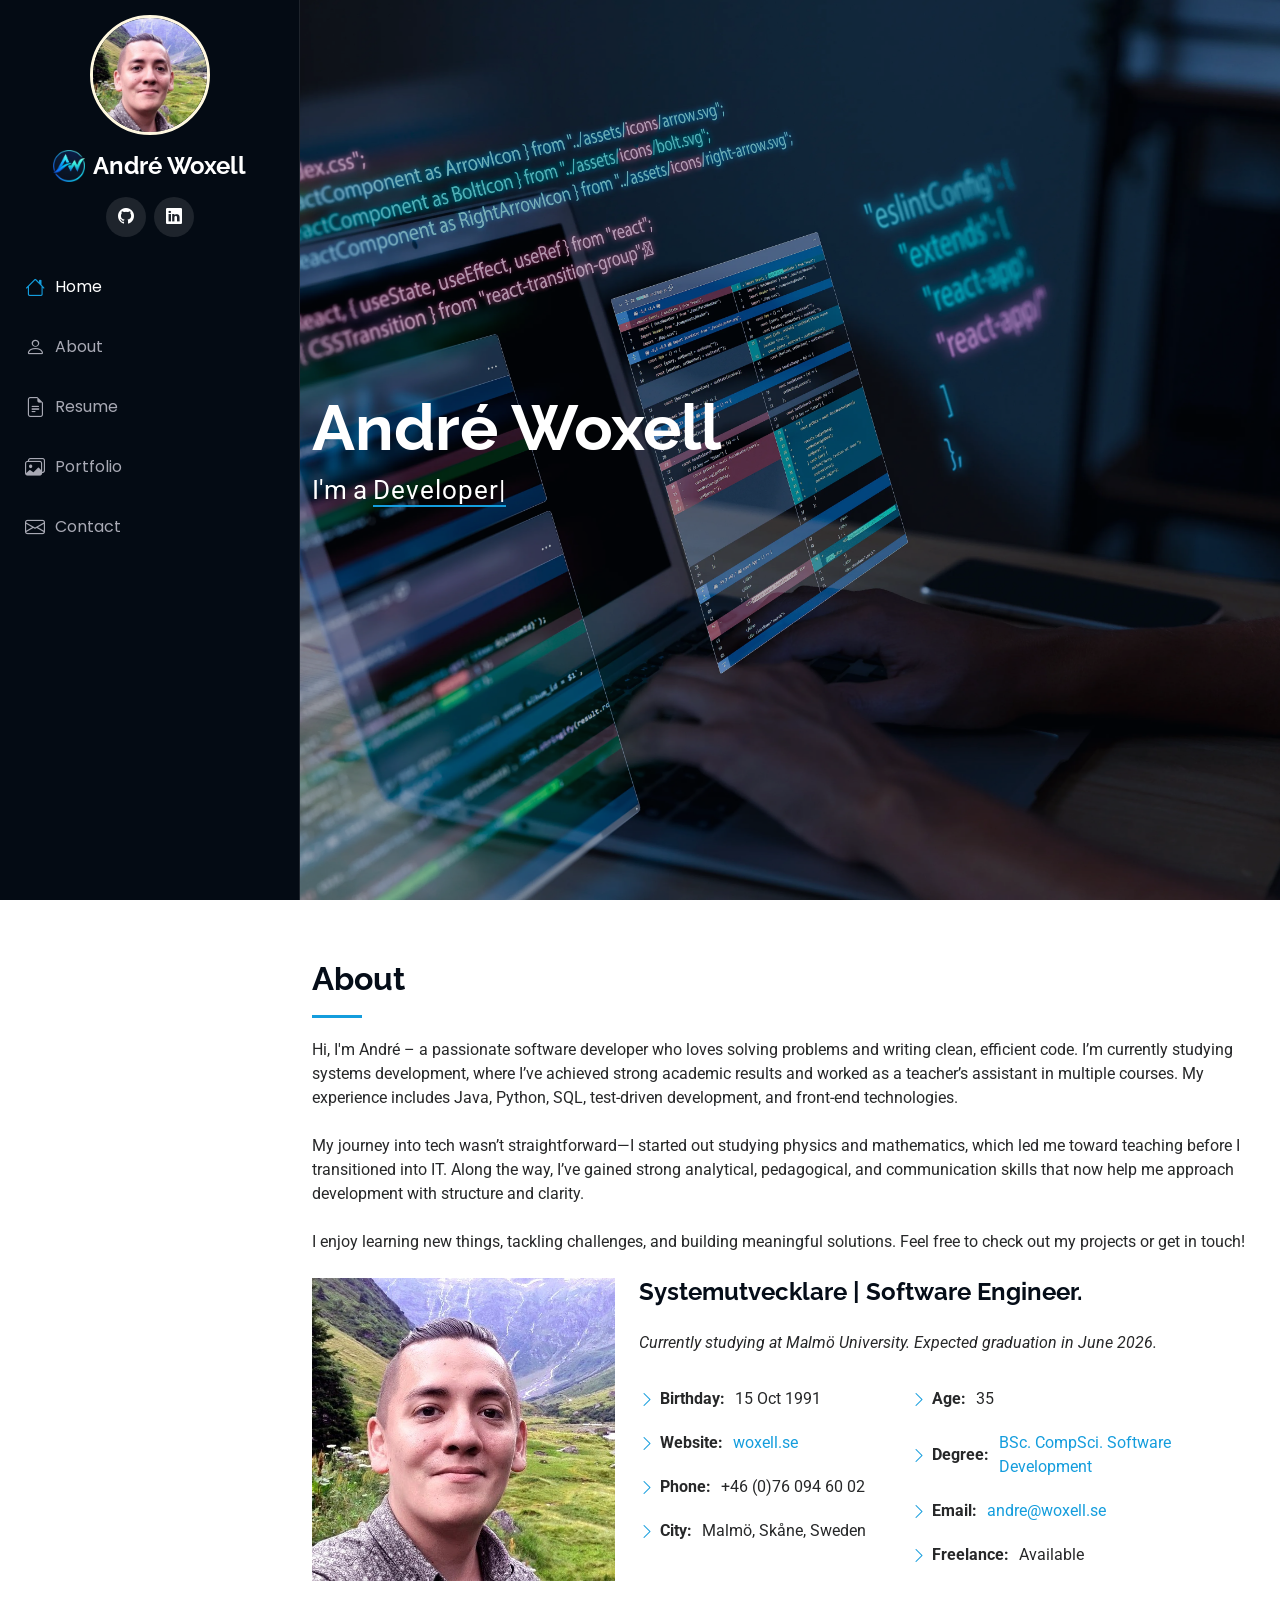
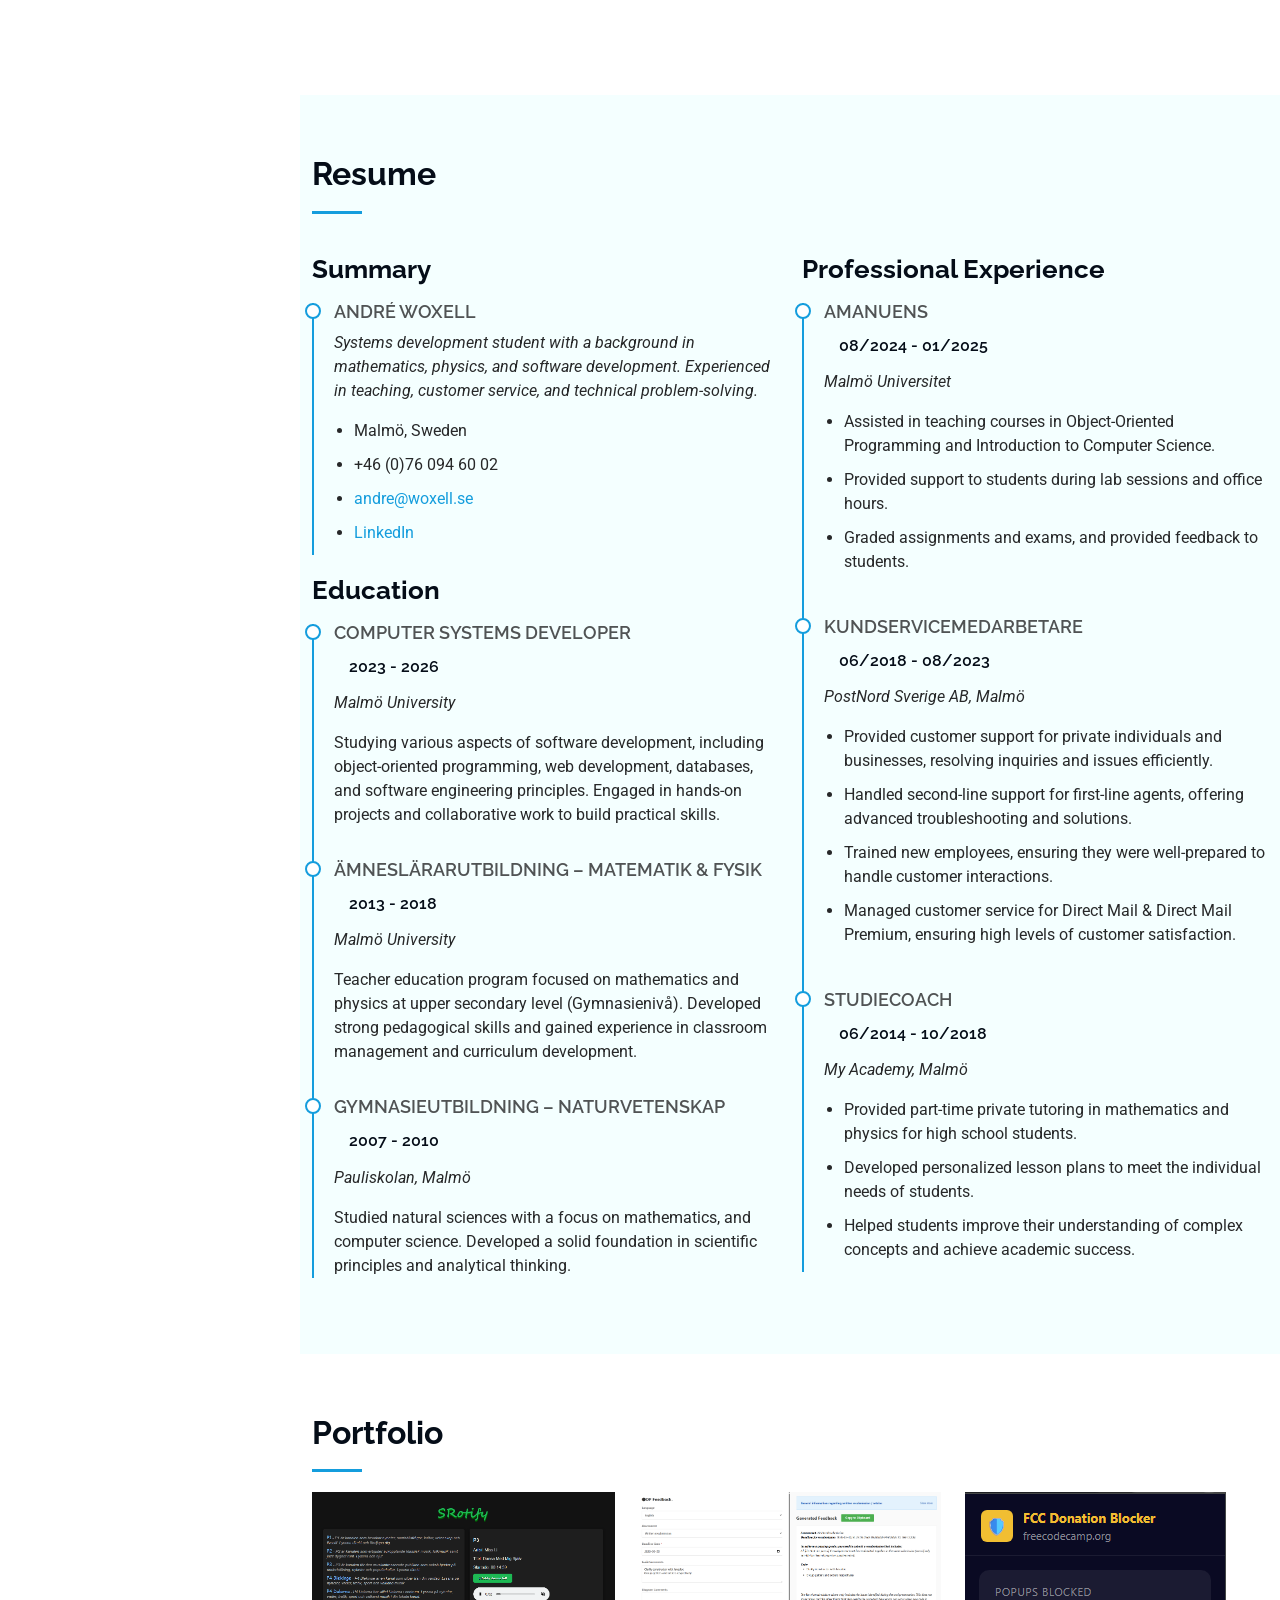
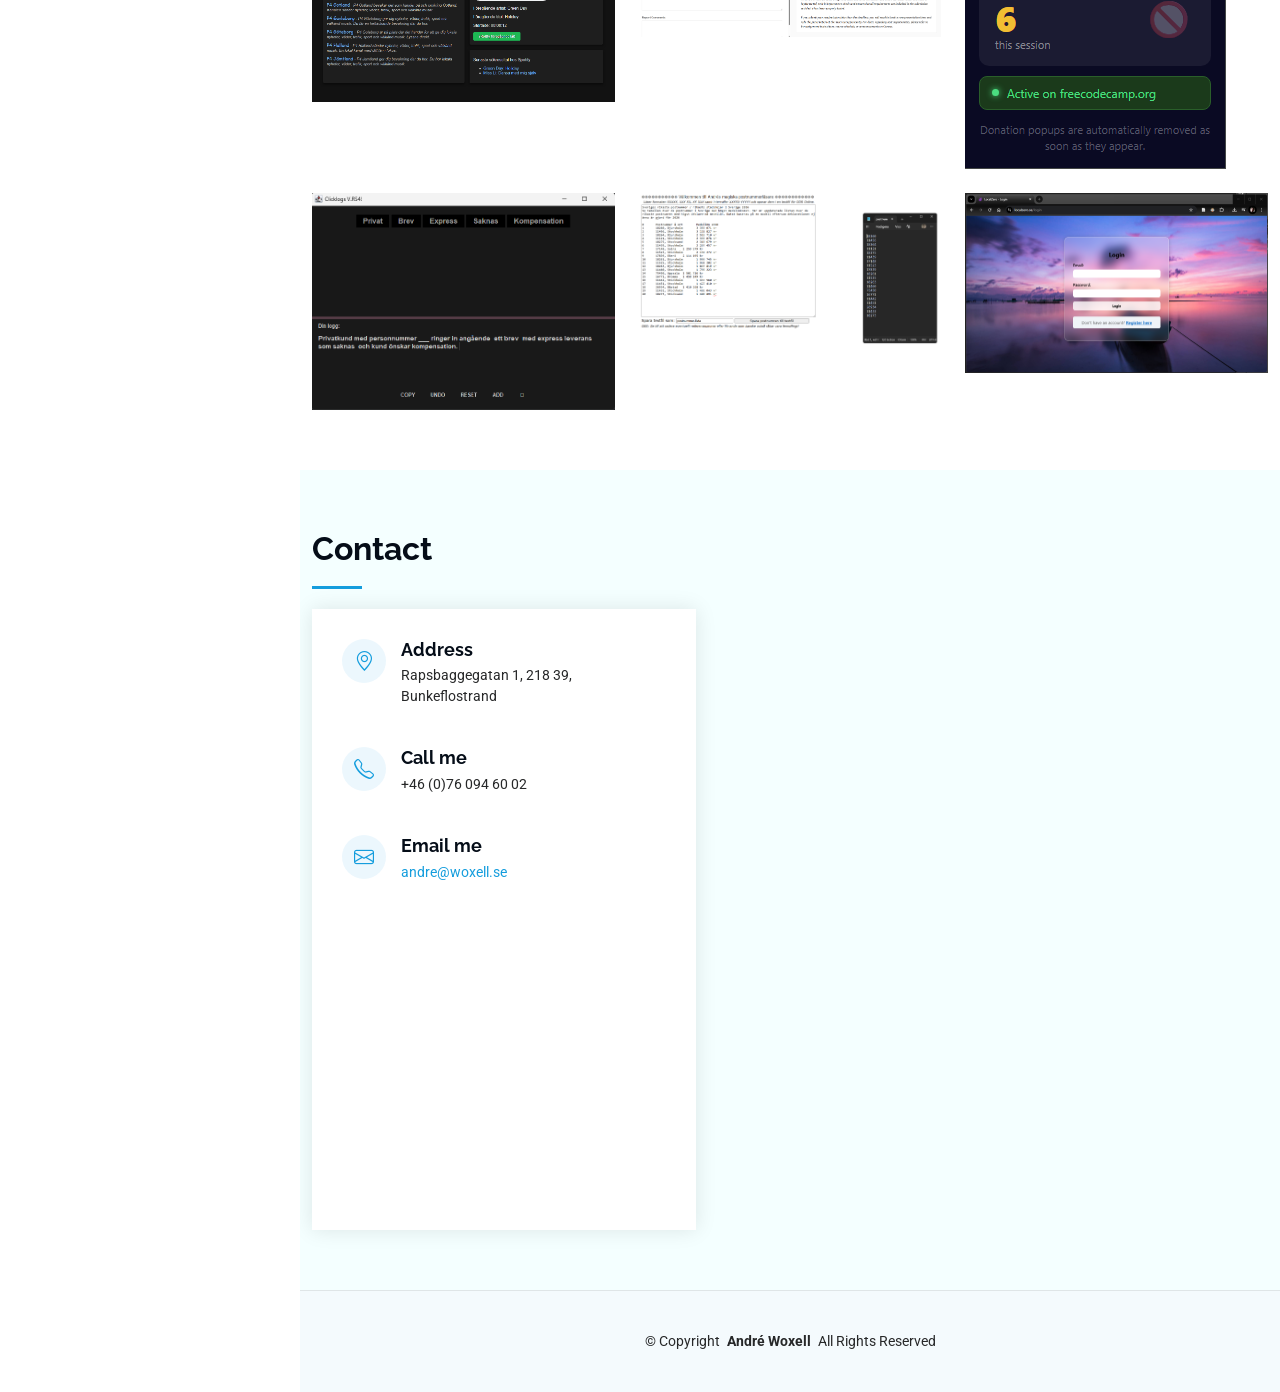
==== commit b78c10ec: "Update some hyperlinks" ====
--- a/index.html
+++ b/index.html
@@ -316,7 +316,7 @@
                                     <a href="assets/img/portfolio/srotify.png" title="SRotify"
                                         data-gallery="portfolio-gallery-app" class="glightbox preview-link"><i
                                             class="bi bi-zoom-in"></i></a>
-                                    <a href="portfolio-details.html" title="More Details" class="details-link"><i
+                                    <a href="https://srotify.se/" title="More Details" class="details-link"><i
                                             class="bi bi-link-45deg"></i></a>
                                 </div>
                             </div>
@@ -331,7 +331,7 @@
                                     <a href="assets/img/portfolio/OOPFeedback.png" title="OOP Feedback"
                                         data-gallery="portfolio-gallery-product" class="glightbox preview-link"><i
                                             class="bi bi-zoom-in"></i></a>
-                                    <a href="portfolio-details.html" title="More Details" class="details-link"><i
+                                    <a href="#" title="More Details" class="details-link"><i
                                             class="bi bi-link-45deg"></i></a>
                                 </div>
                             </div>
@@ -346,7 +346,7 @@
                                     <a href="assets/img/portfolio/FCCExtension.png" title="freeCodeCamp Extension"
                                         data-gallery="portfolio-gallery-branding" class="glightbox preview-link"><i
                                             class="bi bi-zoom-in"></i></a>
-                                    <a href="portfolio-details.html" title="More Details" class="details-link"><i
+                                    <a href="#" title="More Details" class="details-link"><i
                                             class="bi bi-link-45deg"></i></a>
                                 </div>
                             </div>
@@ -361,7 +361,7 @@
                                     <a href="assets/img/portfolio/Clicklogs2.png" title="Clicklogs"
                                         data-gallery="portfolio-gallery-book" class="glightbox preview-link"><i
                                             class="bi bi-zoom-in"></i></a>
-                                    <a href="portfolio-details.html" title="More Details" class="details-link"><i
+                                    <a href="#" title="More Details" class="details-link"><i
                                             class="bi bi-link-45deg"></i></a>
                                 </div>
                             </div>
@@ -376,7 +376,7 @@
                                     <a href="assets/img/portfolio/PostnummerDR.png" title="Postnummerläsaren"
                                         data-gallery="portfolio-gallery-app" class="glightbox preview-link"><i
                                             class="bi bi-zoom-in"></i></a>
-                                    <a href="portfolio-details.html" title="More Details" class="details-link"><i
+                                    <a href="https://postnummer.woxell.se/" title="More Details" class="details-link"><i
                                             class="bi bi-link-45deg"></i></a>
                                 </div>
                             </div>
@@ -391,7 +391,7 @@
                                     <a href="assets/img/portfolio/Localzero.png" title="Localzero"
                                         data-gallery="portfolio-gallery-product" class="glightbox preview-link"><i
                                             class="bi bi-zoom-in"></i></a>
-                                    <a href="portfolio-details.html" title="More Details" class="details-link"><i
+                                    <a href="https://localzero.woxell.se/" title="More Details" class="details-link"><i
                                             class="bi bi-link-45deg"></i></a>
                                 </div>
                             </div>
